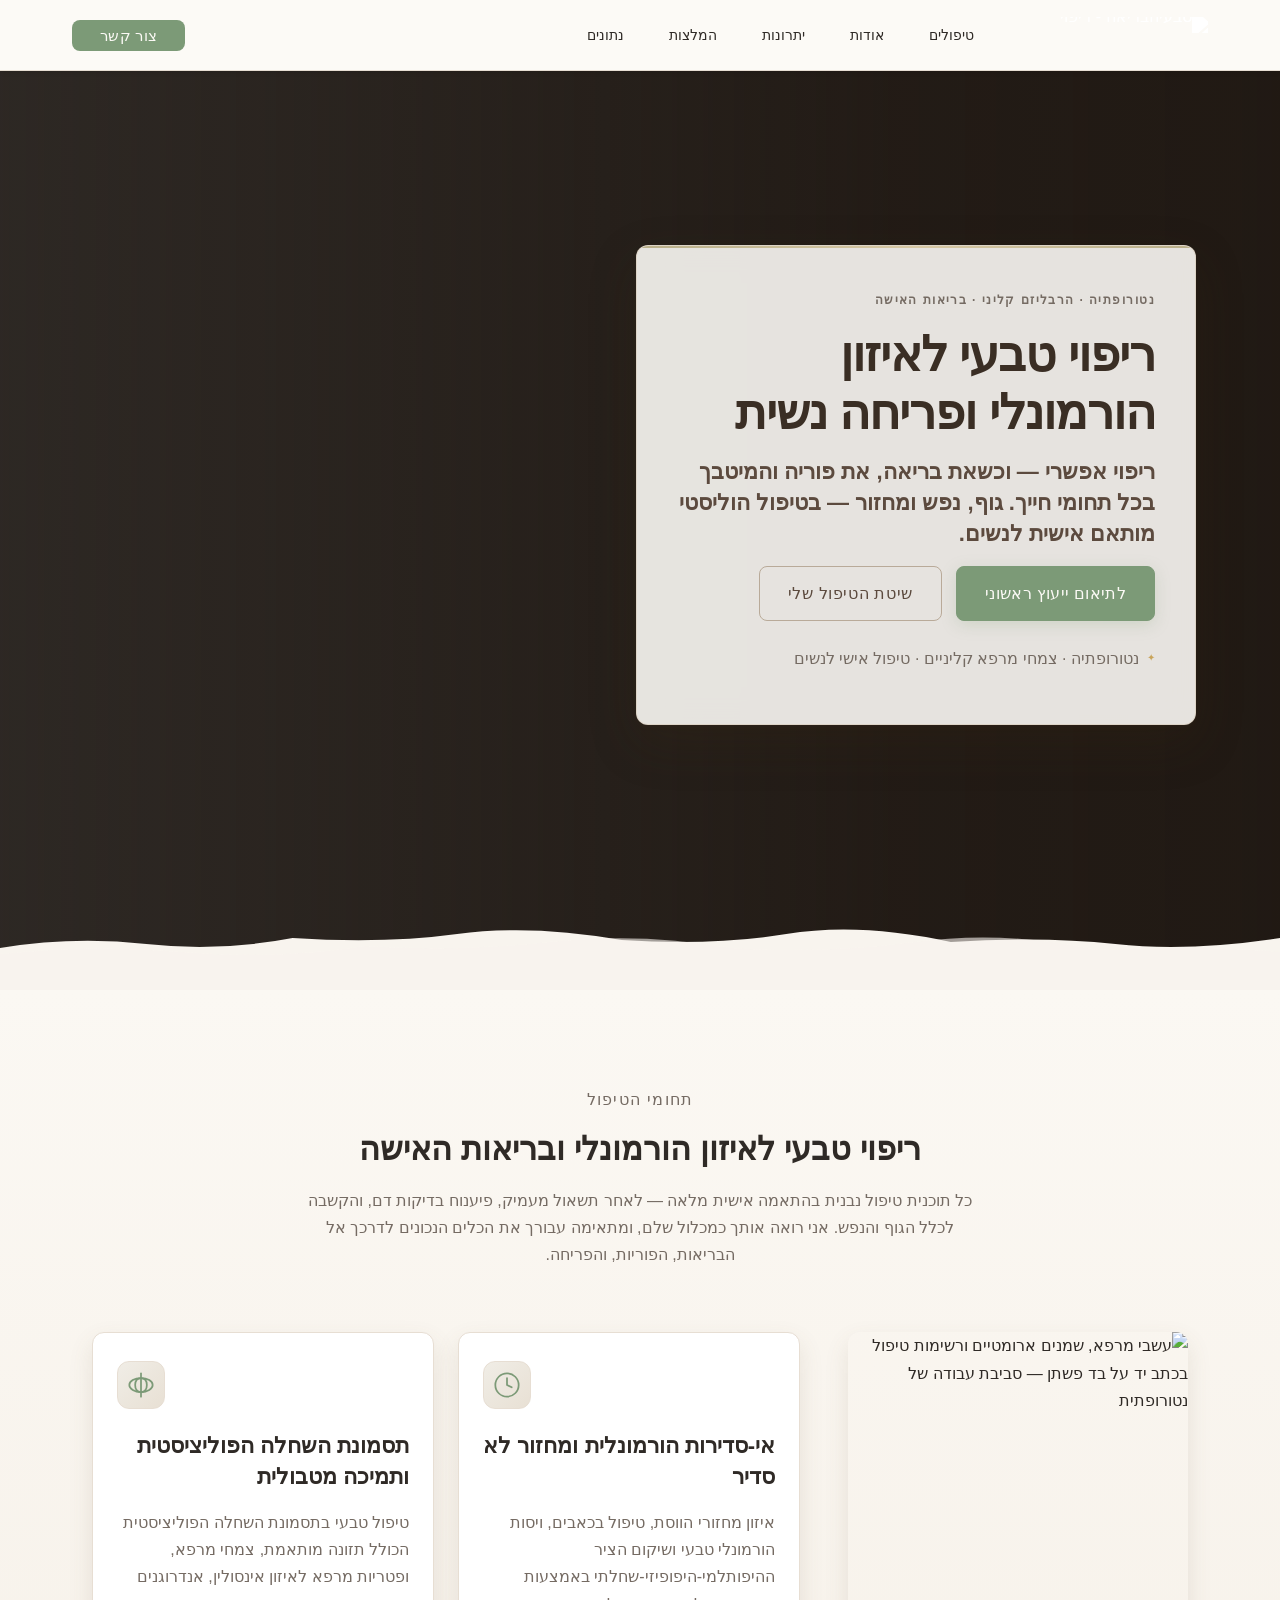
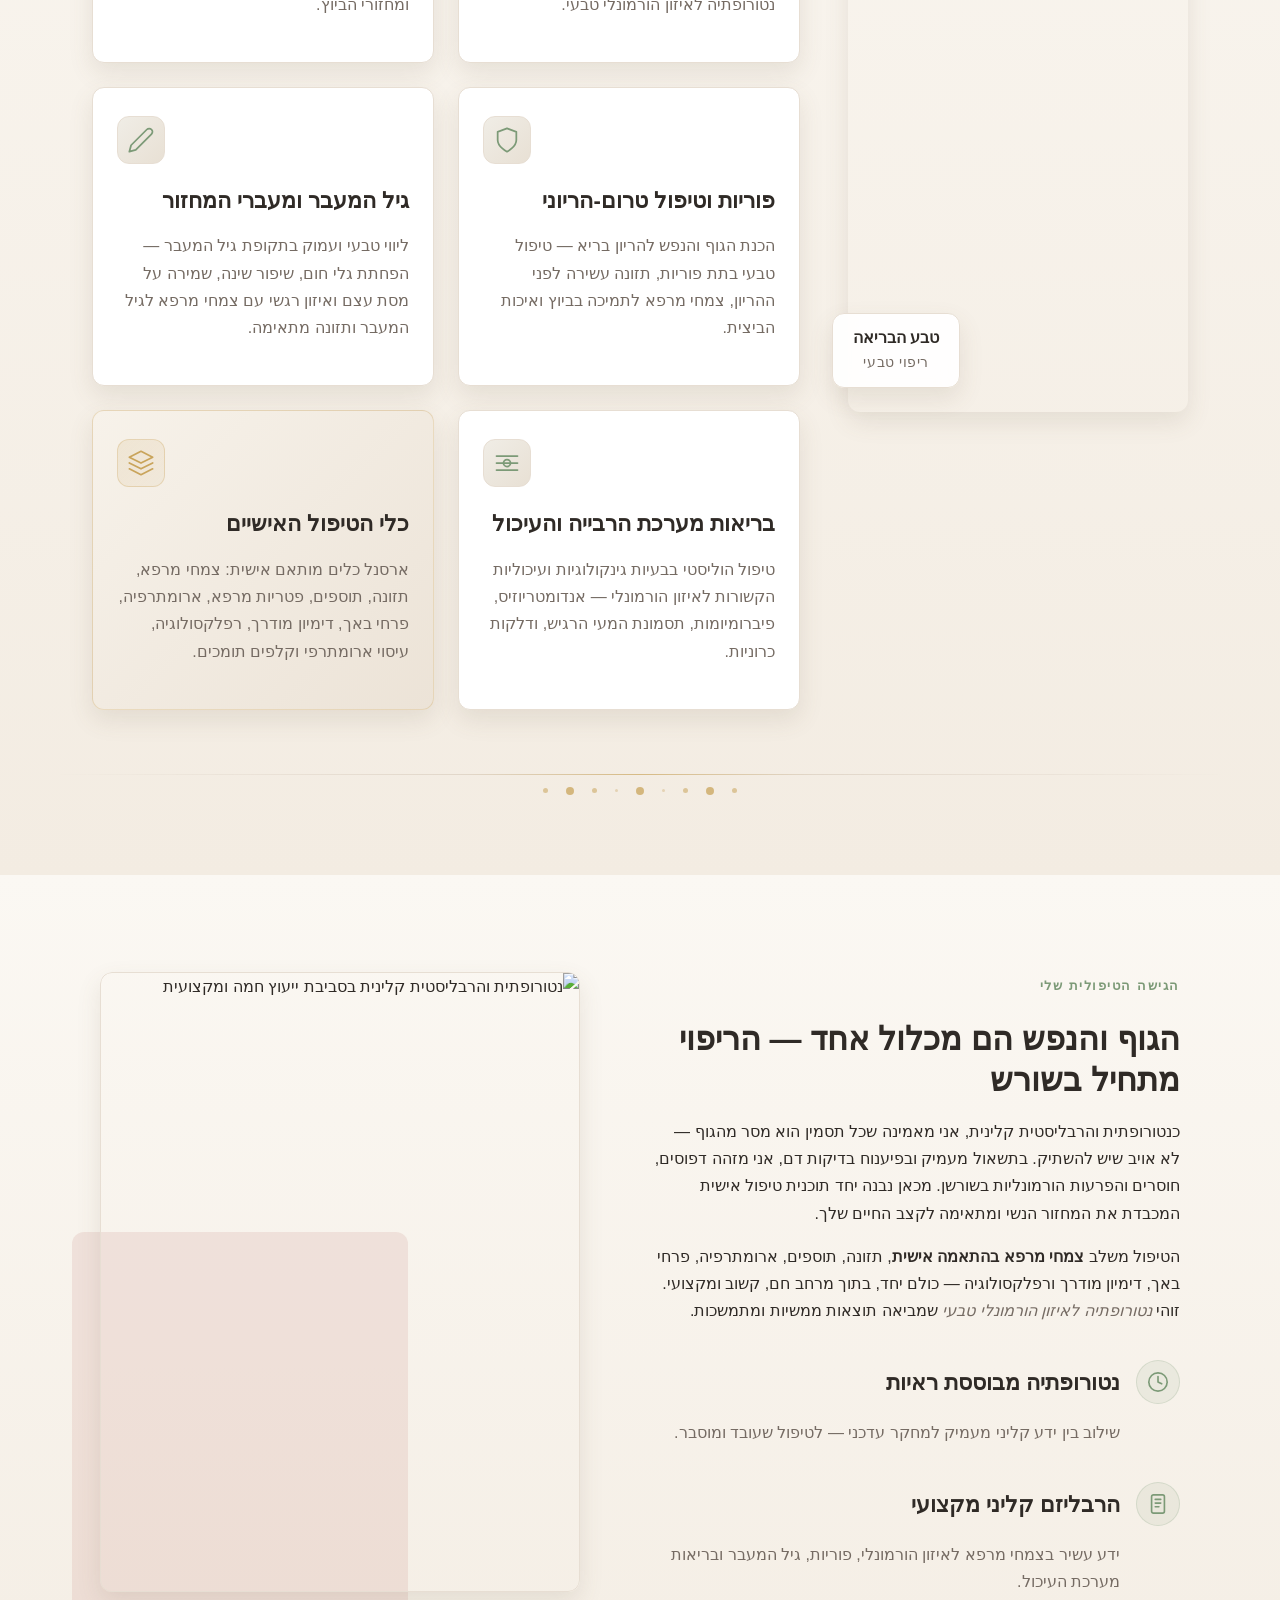
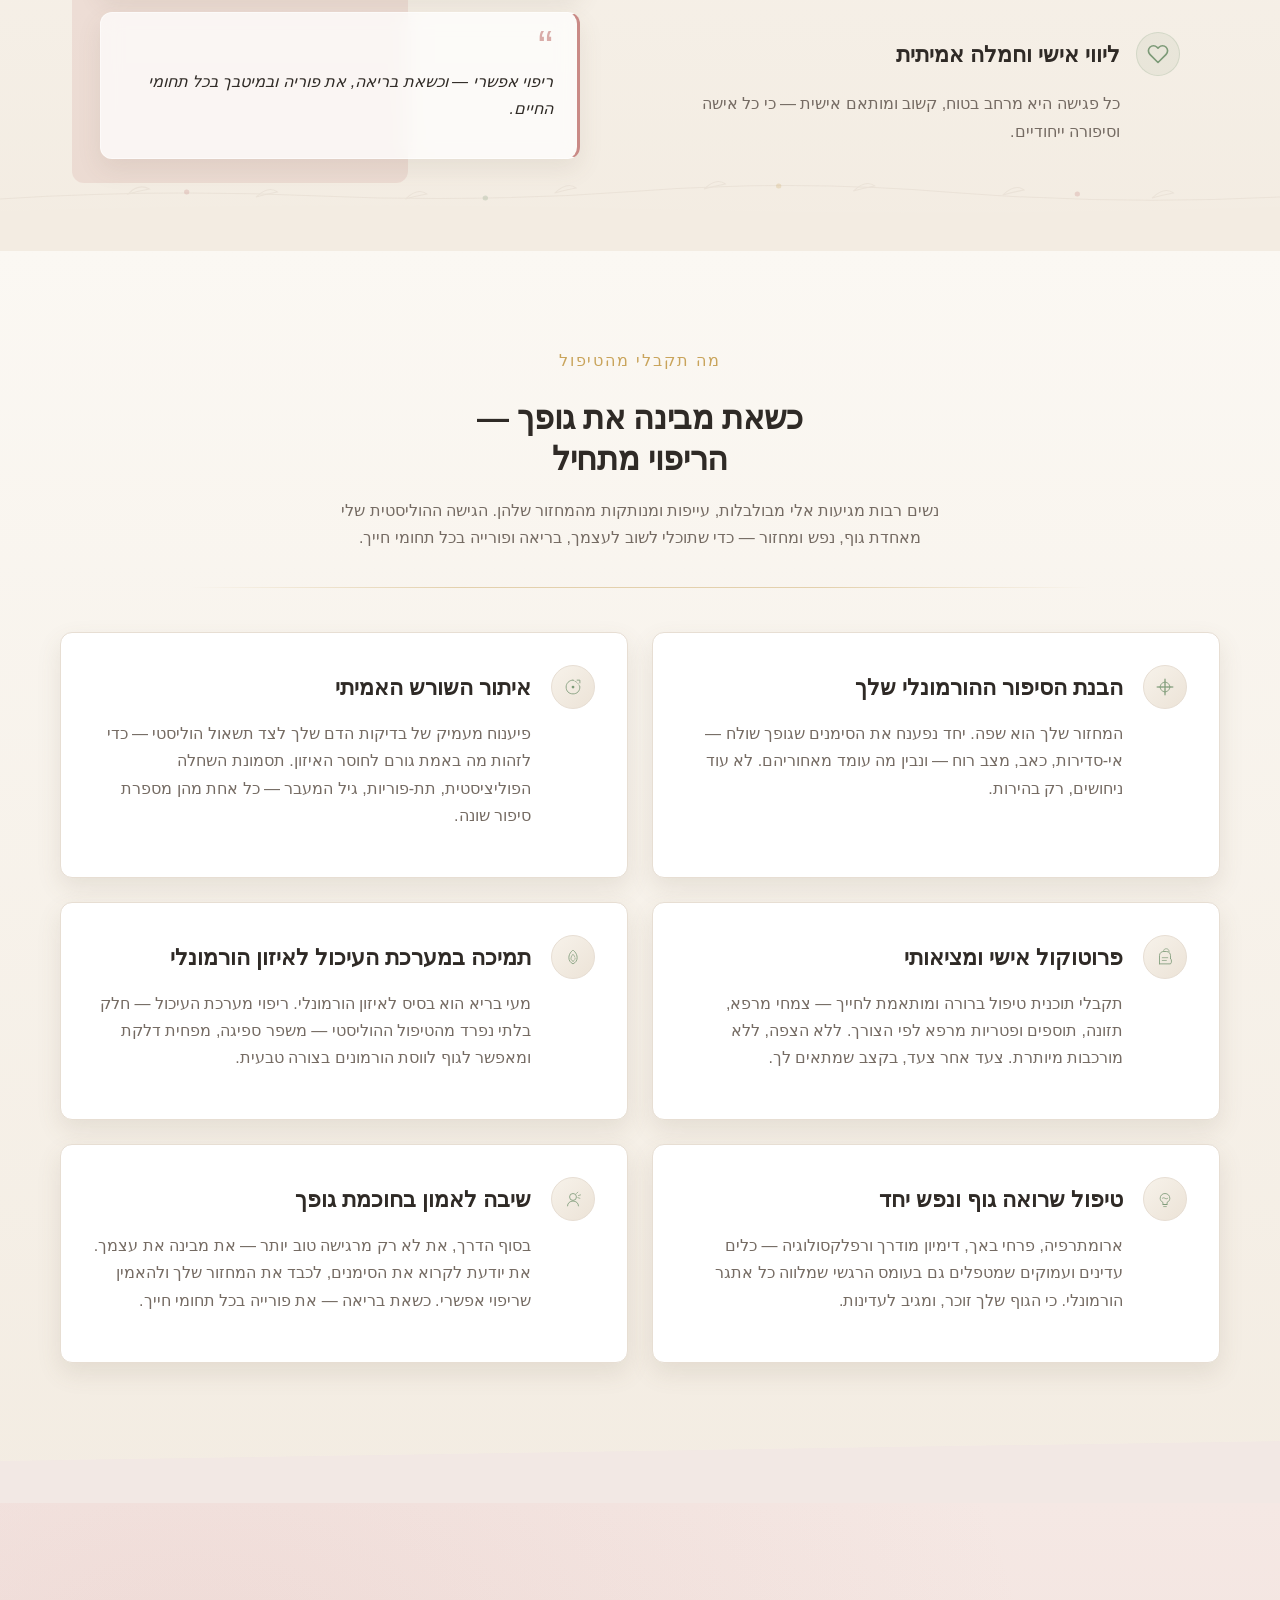
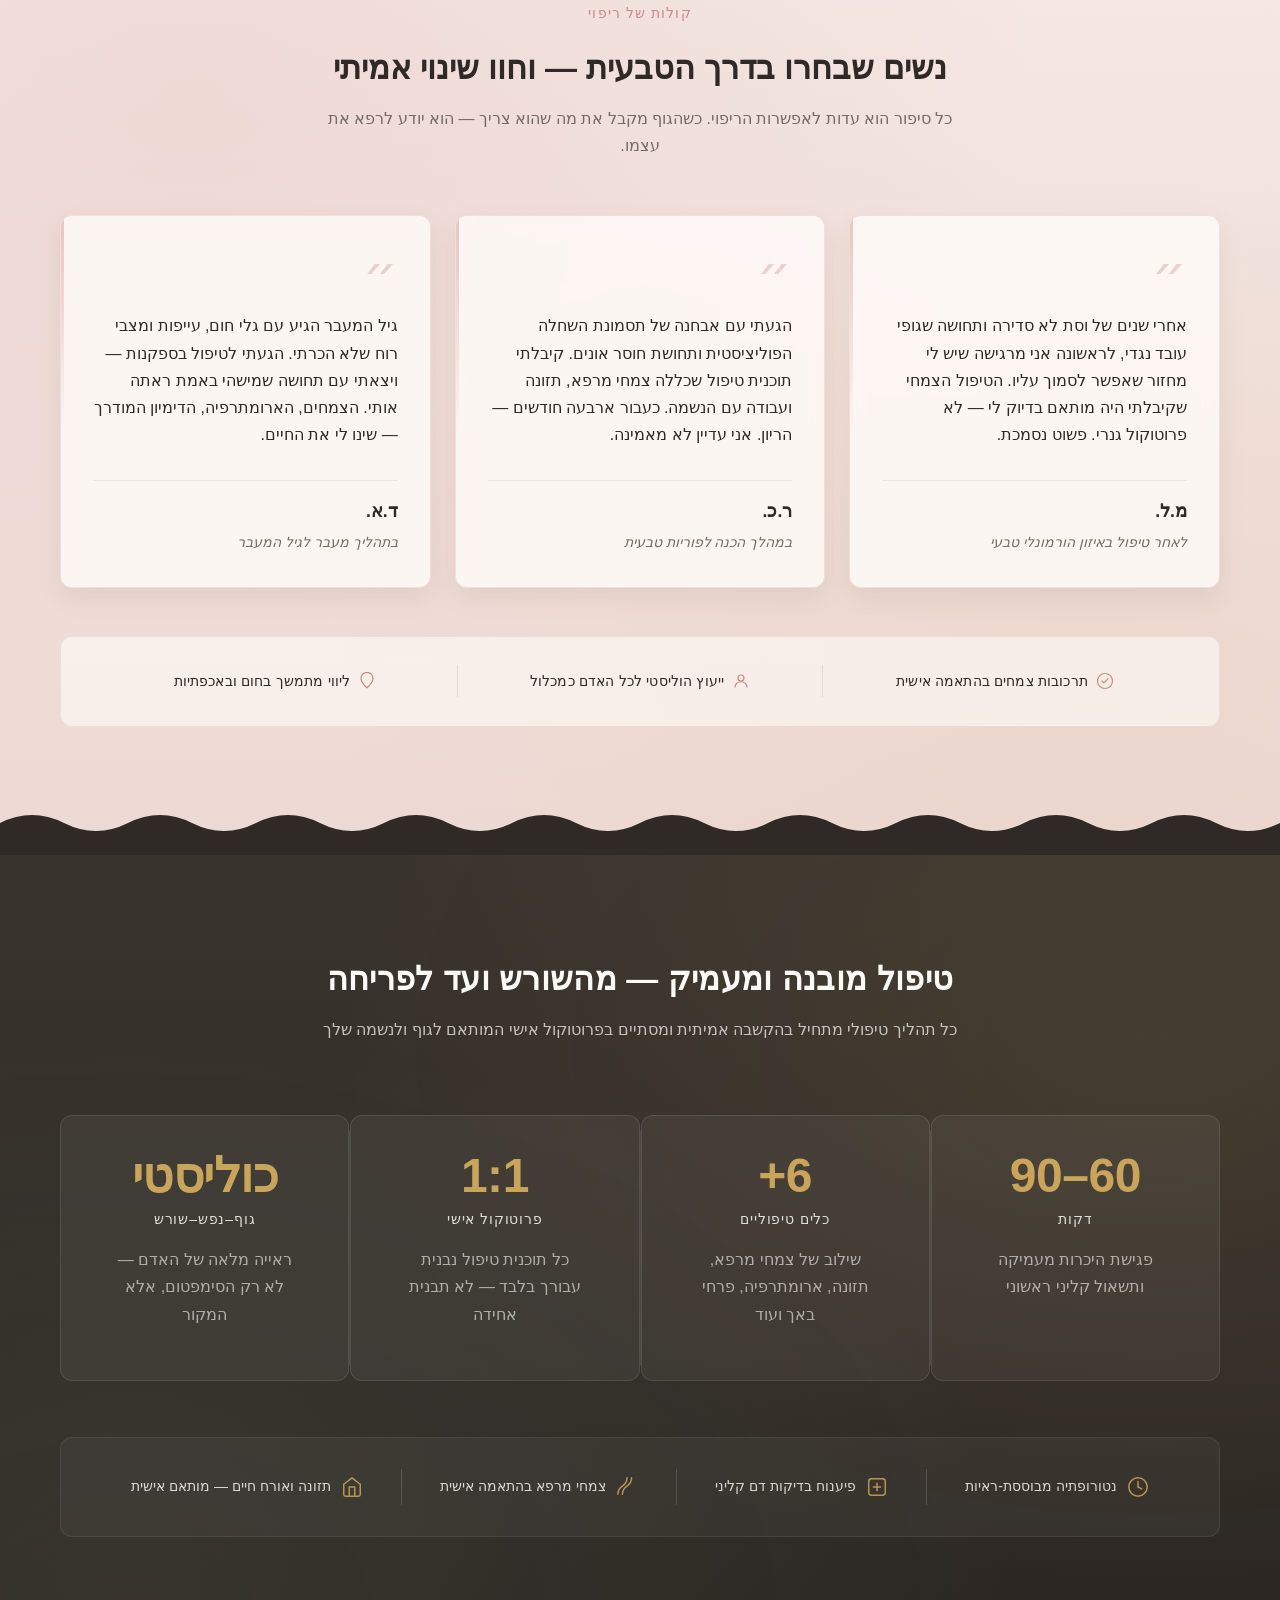
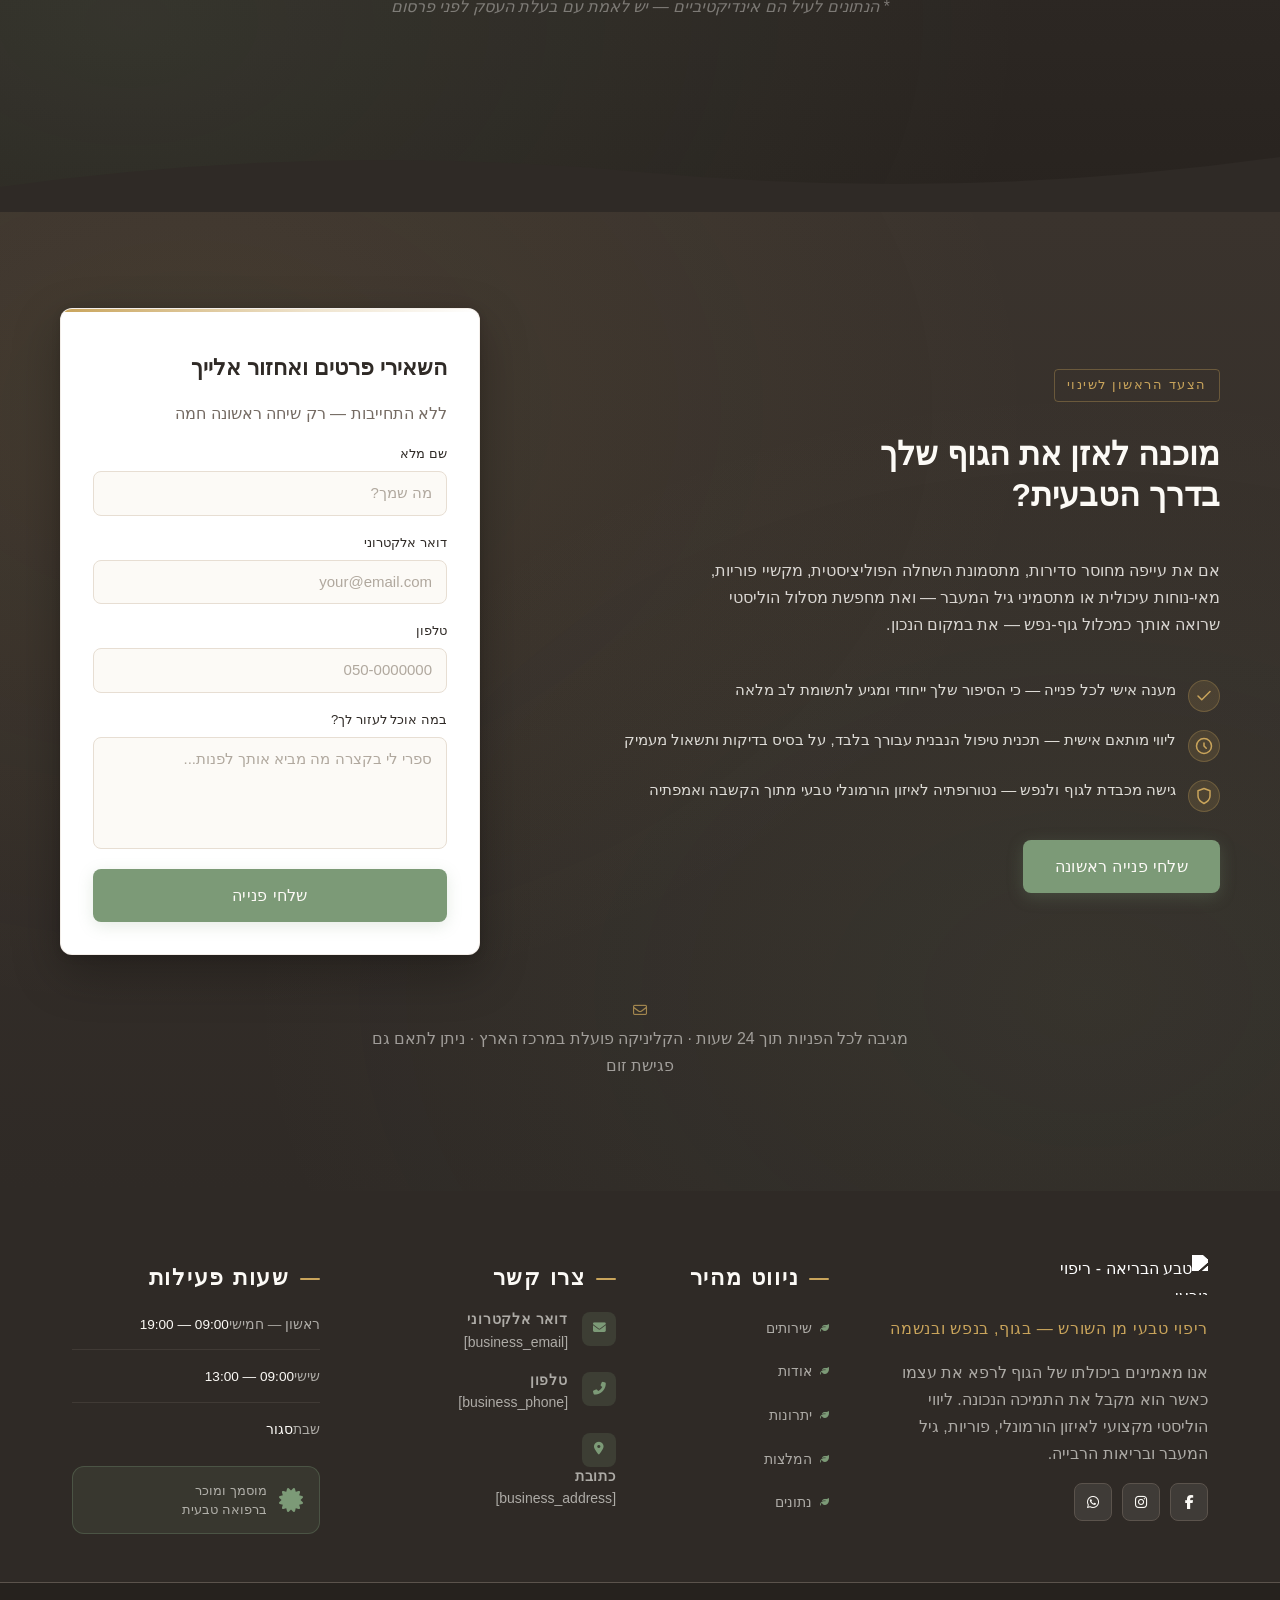
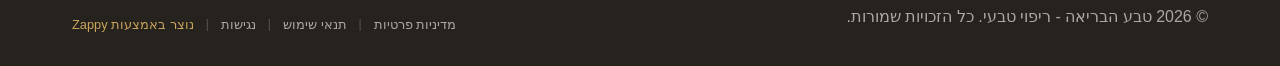
==== index.html @ 27cecdee "Background sync: Progressive GitHub Sync" ====
<!DOCTYPE html>
<html lang="he" dir="rtl">
<head>
    <meta charset="UTF-8">
    <meta name="viewport" content="width=device-width, initial-scale=1.0">
    <meta name="robots" content="index, follow">
    <title>נטורופתיה לאיזון הורמונלי טבעי — טבע הבריאה - ריפוי טבעי</title>
    <meta name="description" content="A holistic naturopathic and clinical herbalist practice called &#39;Teva HaBri&#39;ah – Natural Healing&#39;, specializing in women&#39;s hormonal health and reproductive welln">
    <meta name="keywords" content="נטורופתיה לאיזון הורמונלי טבעי, טיפול טבעי בתסמונת השחלה הפוליציסטית, צמחי מרפא לגיל המעבר, טיפול טבעי בתת פוריות">
    
    <!-- Favicons -->
    <link rel="icon" type="image/x-icon" href="/assets/favicon.ico">
    <link rel="icon" type="image/png" sizes="16x16" href="/assets/favicon-16x16.png">
    <link rel="icon" type="image/png" sizes="32x32" href="/assets/favicon-32x32.png">
    <link rel="icon" type="image/png" sizes="48x48" href="/assets/favicon-48x48.png">
    <link rel="icon" type="image/png" sizes="192x192" href="/assets/favicon-192x192.png">
    <link rel="icon" type="image/png" sizes="512x512" href="/assets/favicon-512x512.png">
    <link rel="apple-touch-icon" href="/assets/apple-touch-icon.png">
    <!-- Zappy Analytics -->
<script>
(function() {
  'use strict';
  
  // Configuration
  var config = {
    websiteId: 'e54730b1-094a-47e1-bee6-a25f59c415ce',
    apiUrl: 'https://api.zappy5.com/api/analytics/track',
    sessionDuration: 30 * 60 * 1000, // 30 minutes
    visitorDuration: 30 * 24 * 60 * 60 * 1000, // 30 days
    trackPageViews: true,
    trackClicks: true,
    trackFormSubmissions: true
  };
  
  // Generate or retrieve persistent visitor ID (30 days)
  function getVisitorId() {
    var visitorKey = 'zappy_visitor_' + config.websiteId;
    var visitor = null;
    
    try {
      visitor = localStorage.getItem(visitorKey);
      if (visitor) {
        var visitorData = JSON.parse(visitor);
        var now = Date.now();
        
        // Check if visitor ID is still valid (30 days)
        if (now - visitorData.created < config.visitorDuration) {
          // Update last seen timestamp
          visitorData.lastSeen = now;
          localStorage.setItem(visitorKey, JSON.stringify(visitorData));
          return visitorData.id;
        }
      }
    } catch (e) {
      console.warn('Zappy Analytics: LocalStorage not available');
    }
    
    // Generate new visitor ID
    var newVisitorId = 'zv_' + Date.now() + '_' + Math.random().toString(36).substr(2, 9);
    
    try {
      localStorage.setItem(visitorKey, JSON.stringify({
        id: newVisitorId,
        created: Date.now(),
        lastSeen: Date.now()
      }));
    } catch (e) {
      // Continue without local storage
    }
    
    return newVisitorId;
  }
  
  // Generate or retrieve session ID (30 minutes)
  function getSessionId() {
    var sessionKey = 'zappy_session_' + config.websiteId;
    var session = null;
    
    try {
      session = sessionStorage.getItem(sessionKey);
      if (session) {
        var sessionData = JSON.parse(session);
        var now = Date.now();
        
        // Check if session is still valid
        if (now - sessionData.timestamp < config.sessionDuration) {
          // Update timestamp
          sessionData.timestamp = now;
          sessionStorage.setItem(sessionKey, JSON.stringify(sessionData));
          return sessionData.id;
        }
      }
    } catch (e) {
      console.warn('Zappy Analytics: SessionStorage not available');
    }
    
    // Generate new session ID
    var newSessionId = 'zs_' + Date.now() + '_' + Math.random().toString(36).substr(2, 9);
    
    try {
      sessionStorage.setItem(sessionKey, JSON.stringify({
        id: newSessionId,
        timestamp: Date.now()
      }));
    } catch (e) {
      // Continue without session storage
    }
    
    return newSessionId;
  }
  
  var visitorId = getVisitorId();
  var sessionId = getSessionId();
  
  // Track an event
  function trackEvent(eventType, data) {
    data = data || {};
    
    var eventData = {
      website_id: config.websiteId,
      event_type: eventType,
      page_path: window.location.pathname,
      referrer: document.referrer || 'direct',
      visitor_id: visitorId,
      session_id: sessionId,
      metadata: data
    };
    
    // Use sendBeacon if available (better for page unload events)
    if (navigator.sendBeacon) {
      var blob = new Blob([JSON.stringify(eventData)], { type: 'application/json' });
      navigator.sendBeacon(config.apiUrl, blob);
    } else {
      // Fallback to fetch
      fetch(config.apiUrl, {
        method: 'POST',
        headers: {
          'Content-Type': 'application/json'
        },
        body: JSON.stringify(eventData),
        keepalive: true
      }).catch(function(error) {
        console.warn('Zappy Analytics: Failed to track event', error);
      });
    }
  }
  
  // Track page view
  if (config.trackPageViews) {
    trackEvent('pageview', {
      title: document.title,
      url: window.location.href
    });
  }
  
  // Track clicks on important elements
  if (config.trackClicks) {
    document.addEventListener('click', function(e) {
      var target = e.target;
      
      // Track button clicks (counted as actions)
      if (target.tagName === 'BUTTON' || target.closest('button')) {
        var button = target.tagName === 'BUTTON' ? target : target.closest('button');
        trackEvent('click', {
          element: 'button',
          text: button.textContent.trim().substring(0, 100),
          id: button.id || null,
          class: button.className || null
        });
      }
      
      // Track link clicks (navigation - not counted as actions)
      else if (target.tagName === 'A' || target.closest('a')) {
        var link = target.tagName === 'A' ? target : target.closest('a');
        trackEvent('navigation', {
          element: 'link',
          text: link.textContent.trim().substring(0, 100),
          href: link.href,
          external: link.hostname !== window.location.hostname
        });
      }
    }, true);
  }
  
  // Track form submissions
  if (config.trackFormSubmissions) {
    document.addEventListener('submit', function(e) {
      var form = e.target;
      
      trackEvent('form_submit', {
        form_id: form.id || null,
        form_name: form.name || null,
        form_action: form.action || null,
        form_method: form.method || 'GET'
      });
    }, true);
  }
  
  // Track time on page (send on page unload)
  var pageLoadTime = Date.now();
  
  window.addEventListener('beforeunload', function() {
    var timeOnPage = Math.floor((Date.now() - pageLoadTime) / 1000); // in seconds
    
    trackEvent('page_unload', {
      time_on_page: timeOnPage,
      page_path: window.location.pathname
    });
  });
  
  // Expose tracking function globally for custom events
  window.zappyAnalytics = {
    track: trackEvent,
    getVisitorId: function() { return visitorId; },
    getSessionId: function() { return sessionId; }
  };
  
})();
</script>
<!-- End Zappy Analytics -->
    <meta property="og:title" content="נטורופתיה לאיזון הורמונלי טבעי — טבע הבריאה - ריפוי טבעי">
  <meta property="og:description" content="A holistic naturopathic and clinical herbalist practice called 'Teva HaBri'ah – Natural Healing', specializing in women's hormonal health and reproductive welln">
  <meta property="og:type" content="website">
  <meta property="og:locale" content="he_IL">
  
  <meta name="twitter:card" content="summary_large_image">
  <meta name="twitter:title" content="נטורופתיה לאיזון הורמונלי טבעי — טבע הבריאה - ריפוי טבעי">
  <meta name="twitter:description" content="A holistic naturopathic and clinical herbalist practice called 'Teva HaBri'ah – Natural Healing', specializing in women's hormonal health and reproductive welln">
  
  <link rel="stylesheet" href="https://cdnjs.cloudflare.com/ajax/libs/font-awesome/6.4.0/css/all.min.css">

    <!-- Favicons -->
    <link rel="icon" type="image/x-icon" href="/assets/favicon.ico">
    <link rel="icon" type="image/png" sizes="16x16" href="/assets/favicon-16x16.png">
    <link rel="icon" type="image/png" sizes="32x32" href="/assets/favicon-32x32.png">
    <link rel="icon" type="image/png" sizes="48x48" href="/assets/favicon-48x48.png">
    <link rel="icon" type="image/png" sizes="192x192" href="/assets/favicon-192x192.png">
    <link rel="icon" type="image/png" sizes="512x512" href="/assets/favicon-512x512.png">
    <link rel="apple-touch-icon" href="/assets/apple-touch-icon.png">
    <!-- Cookie Consent -->
    <link rel="stylesheet" href="https://cdn.jsdelivr.net/npm/vanilla-cookieconsent@3/dist/cookieconsent.css">
    <script src="https://cdn.jsdelivr.net/npm/vanilla-cookieconsent@3/dist/cookieconsent.umd.js"></script>
    <!-- Mickidum Accessibility Toolbar -->
    <script src="https://cdn.jsdelivr.net/gh/mickidum/acc_toolbar/acctoolbar/acctoolbar.min.js"></script>
    <link rel="stylesheet" href="/styles.css">

    <style id="zappy-dropdown-submenu-styles">
      /* ========== DESKTOP DROPDOWN SUBMENU STYLES ========== */
      /* Base styles for dropdown submenus - parent must be positioned */
      .nav-menu li:has(.sub-menu), nav li:has(.sub-menu), .navbar li:has(.sub-menu), #navMenu li:has(.sub-menu) { position: relative; }
      /* Submenu base - hidden by default */
      .nav-menu .sub-menu, nav .sub-menu, .navbar .sub-menu, #navMenu .sub-menu { display: block !important; position: absolute !important; top: 100%; left: 0; min-width: 220px; background: white; border-radius: 8px; box-shadow: 0 8px 25px rgba(0,0,0,0.15); padding: 8px 0; opacity: 0; visibility: hidden; transform: translateY(10px); transition: all 0.3s ease; z-index: 1000; list-style: none; pointer-events: none; }
      /* CRITICAL: Desktop hover styles to show dropdown */
      .nav-menu li:hover > .sub-menu, nav li:hover > .sub-menu, .navbar li:hover > .sub-menu, #navMenu li:hover > .sub-menu { opacity: 1 !important; visibility: visible !important; transform: translateY(0) !important; pointer-events: auto !important; }
      /* Submenu item styling */
      .sub-menu li { list-style: none; margin: 0; padding: 0; }
      .sub-menu a { display: block !important; padding: 10px 16px !important; color: var(--text-dark, #333) !important; font-weight: 500; text-decoration: none; white-space: nowrap; transition: background-color 0.2s; }
      .sub-menu a:hover { background-color: #f5f5f5; }
      /* RTL (Hebrew/Arabic) dropdown positioning */
      [dir="rtl"] .nav-menu .sub-menu, [dir="rtl"] nav .sub-menu, [dir="rtl"] .navbar .sub-menu, html[lang="he"] .nav-menu .sub-menu, html[lang="he"] nav .sub-menu, html[lang="he"] .navbar .sub-menu, html[lang="ar"] .nav-menu .sub-menu, html[lang="ar"] nav .sub-menu, html[lang="ar"] .navbar .sub-menu { left: auto !important; right: 0 !important; }
      /* Hide empty dropdown menus */
      .sub-menu:empty, .sub-menu:not(:has(li:not(.zappy-hidden-menu-item))), .sub-menu:not(:has(li)) { display: none !important; opacity: 0 !important; visibility: hidden !important; pointer-events: none !important; }
      /* Desktop: show submenu on Menu Group hover */
      li:has(.menu-group-title):hover > .sub-menu { opacity: 1 !important; visibility: visible !important; transform: translateY(0) !important; pointer-events: auto !important; }
      /* Menu Group title styling */
      .nav-menu > li > .menu-group-title, #navMenu > li > .menu-group-title { display: inline-block; padding: 0.5rem 1rem; cursor: default; user-select: none; }
      
      /* ========== MOBILE SUBMENU STYLES ========== */
      @media (max-width: 768px) {
        .nav-menu .sub-menu, nav .sub-menu, .navbar .sub-menu, #navMenu .sub-menu { position: static !important; transform: none !important; box-shadow: none !important; background: transparent !important; max-height: 0; overflow: hidden; opacity: 0; visibility: hidden; transition: max-height 0.3s ease, opacity 0.3s ease; padding: 0 !important; border-radius: 0 !important; }
        .sub-menu.mobile-expanded { max-height: 500px !important; opacity: 1 !important; visibility: visible !important; padding: 8px 0 8px 16px !important; }
        [dir="rtl"] .sub-menu.mobile-expanded, html[lang="he"] .sub-menu.mobile-expanded { padding: 8px 16px 8px 0 !important; }
        /* Disable hover behavior on mobile */
        .nav-menu li:hover > .sub-menu, nav li:hover > .sub-menu, .navbar li:hover > .sub-menu, #navMenu li:hover > .sub-menu { opacity: 0; visibility: hidden; pointer-events: none; }
        .nav-menu li > .sub-menu.mobile-expanded, nav li > .sub-menu.mobile-expanded, .navbar li > .sub-menu.mobile-expanded, #navMenu li > .sub-menu.mobile-expanded { opacity: 1 !important; visibility: visible !important; pointer-events: auto !important; }
        .nav-menu li:has(.sub-menu), nav li:has(.sub-menu), .navbar li:has(.sub-menu), #navMenu li:has(.sub-menu) { display: flex !important; flex-wrap: wrap !important; align-items: center !important; position: relative !important; min-height: 44px !important; }
        .nav-menu li:has(.sub-menu) > a, nav li:has(.sub-menu) > a, .navbar li:has(.sub-menu) > a, #navMenu li:has(.sub-menu) > a { flex: 1 !important; min-width: 0 !important; }
        .nav-menu li:has(.sub-menu) > .menu-group-title, nav li:has(.sub-menu) > .menu-group-title, .navbar li:has(.sub-menu) > .menu-group-title, #navMenu li:has(.sub-menu) > .menu-group-title { flex: 1 !important; min-width: 0 !important; padding: 0 !important; line-height: inherit !important; }
        .nav-menu li:has(.sub-menu) > .sub-menu, nav li:has(.sub-menu) > .sub-menu, .navbar li:has(.sub-menu) > .sub-menu, #navMenu li:has(.sub-menu) > .sub-menu { flex-basis: 100% !important; width: 100% !important; }
        .nav-menu li:has(.sub-menu) > a [class*="chevron"], .nav-menu li:has(.sub-menu) > a [class*="arrow"], .nav-menu li:has(.sub-menu) > a .fa-chevron-down, .nav-menu li:has(.sub-menu) > a .fa-angle-down, nav li:has(.sub-menu) > a [class*="chevron"], nav li:has(.sub-menu) > a [class*="arrow"], #navMenu li:has(.sub-menu) > a [class*="chevron"], #navMenu li:has(.sub-menu) > a [class*="arrow"] { display: none !important; visibility: hidden !important; }
        .mobile-submenu-toggle { display: flex !important; align-items: center !important; justify-content: center !important; width: 44px !important; height: auto !important; background: transparent !important; border: none !important; cursor: pointer !important; color: var(--text-dark) !important; position: static !important; flex-shrink: 0 !important; align-self: stretch !important; z-index: 2 !important; padding: 0 !important; margin: 0 !important; }
        .mobile-submenu-toggle::after { content: '' !important; width: 0 !important; height: 0 !important; border-left: 6px solid transparent !important; border-right: 6px solid transparent !important; border-top: 7px solid currentColor !important; transition: transform 0.3s ease !important; }
        .mobile-submenu-toggle.expanded::after { transform: rotate(180deg) !important; }
        .sub-menu a { padding: 10px 0 !important; display: block !important; color: var(--text-dark) !important; }
        .navbar .sub-menu li a, nav.navbar .sub-menu li a, .zappy-products-dropdown .sub-menu a { color: var(--text-dark) !important; }
      }
      @media (min-width: 769px) { .mobile-submenu-toggle { display: none !important; } }
    </style>

    <style id="mobile-lang-menu-deployed-css">
    @media (max-width: 768px) {
      .lang-switcher,
      .nav-cta-container .lang-switcher,
      .nav-container .lang-switcher,
      .navbar .lang-switcher,
      .navbar .nav-cta-container .lang-switcher,
      .nav-icons-left .lang-switcher,
      .nav-ecommerce-icons .lang-switcher { display: none !important; }
      .mobile-lang-menu { width: 100%; border-top: 1px solid rgba(128,128,128,0.2); padding: 8px 0 0 0; margin-top: 8px; }
      .mobile-lang-toggle { display: flex !important; align-items: center; justify-content: space-between; width: 100%; padding: 12px 16px; background: none; border: none; cursor: pointer; font-size: 15px; color: inherit; font-family: inherit; }
      .mobile-lang-toggle::after { content: ''; display: inline-block; width: 8px; height: 8px; border-right: 2px solid currentColor; border-bottom: 2px solid currentColor; transform: rotate(45deg); transition: transform 0.3s ease; margin-left: 8px; }
      .mobile-lang-toggle.expanded::after { transform: rotate(-135deg); }
      .mobile-lang-options { max-height: 0; overflow: hidden; transition: max-height 0.3s ease; }
      .mobile-lang-options.expanded { max-height: 300px; }
      .mobile-lang-option { display: flex !important; align-items: center; gap: 10px; padding: 10px 24px; text-decoration: none; color: inherit; font-size: 14px; font-family: inherit; }
      .mobile-lang-option:hover { background: rgba(128,128,128,0.1); }
      .mobile-lang-option.active { font-weight: 600; opacity: 0.7; pointer-events: none; }
      .mobile-lang-option img { width: 20px; height: 20px; border-radius: 50%; }
    }
    @media (min-width: 769px) {
      .mobile-lang-menu { display: none !important; }
    }
    </style>

    <style id="zappy-widget-visibility">
      #mic-access-tool-general-button, .mic-access-tool-general-button,
      #mic-init-access-tool .mic-access-tool-general-button, #mic-init-access-tool #mic-access-tool-general-button,
      ._access-icon, #mic-access-tool-box, .mic-access-tool-box,
      #mic-init-access-tool #mic-access-tool-box, div[id*="mic-access-tool-box"], ._access-menu {
        display: none !important; visibility: hidden !important; opacity: 0 !important; pointer-events: none !important;
      }
    </style>
</head>
<body>

  <nav class="navbar" dir="rtl">
  <button class="mobile-toggle" id="mobileToggle" aria-label="Menu">
    <svg class="hamburger-icon" width="24" height="24" viewbox="0 0 24 24" fill="none">
      <path d="M3 12h18M3 6h18M3 18h18" stroke="currentColor" stroke-width="2" stroke-linecap="round"></path>
    </svg>
    <svg class="close-icon" width="24" height="24" viewbox="0 0 24 24" fill="none" style="display: none;">
      <path d="M18 6L6 18M6 6l12 12" stroke="currentColor" stroke-width="2" stroke-linecap="round"></path>
    </svg>
  </button>

  <button class="phone-header-btn" data-phone="+972-00-000-0000" aria-label="Call">
    <svg width="20" height="20" viewbox="0 0 24 24" fill="currentColor">
      <path d="M22 16.92v3a2 2 0 0 1-2.18 2 19.79 19.79 0 0 1-8.63-3.07 19.5 19.5 0 0 1-6-6 19.79 19.79 0 0 1-3.07-8.67A2 2 0 0 1 4.11 2h3a2 2 0 0 1 2 1.72 12.84 12.84 0 0 0 .7 2.81 2 2 0 0 1-.45 2.11L8.09 9.91a16 16 0 0 0 6 6l1.27-1.27a2 2 0 0 1 2.11-.45 12.84 12.84 0 0 0 2.81.7A2 2 0 0 1 22 16.92z"></path>
    </svg>
  </button>

  <div class="nav-container">
    <div class="nav-right-group"><div class="nav-brand">
      <a href="/" class="logo-link">
        <img src="/assets/logo.webp" alt="טבע הבריאה - ריפוי טבעי" class="logo">
      </a>
    </div><ul class="nav-menu" id="navMenu"><li><a href="#services">טיפולים</a></li><li><a href="#about">אודות</a></li><li><a href="#benefits">יתרונות</a></li><li><a href="#testimonials">המלצות</a></li><li><a href="#stats">נתונים</a></li></ul></div>

    

    <div class="nav-cta-container">
      <a href="#cta" class="nav-cta-btn">צור קשר</a>
    </div>
  </div>
</nav>
<script>

// Navbar Mobile Menu Toggle and Contrast Fix
(function() {
  // Use 'load' event instead of 'DOMContentLoaded' to ensure we run AFTER all other scripts
  window.addEventListener('load', function() {
    
    // FIX MOBILE BUTTON CONTRAST
    // Detect navbar background color and apply contrasting color to mobile buttons
    const navbar = document.querySelector('.navbar, nav, header');
    if (!navbar) {
      console.log('[Navbar] Navbar element not found');
      return;
    }
    
    // DECLARE VARIABLES EARLY to avoid Temporal Dead Zone errors
    // These are used in multiple places below
    let mobileToggle = document.getElementById('mobileToggle') ||
                       document.querySelector('.mobile-toggle') ||
                       document.querySelector('.hamburger') ||
                       document.querySelector('.hamburger-menu') ||
                       document.querySelector('.menu-toggle') ||
                       document.querySelector('.burger-menu') ||
                       document.querySelector('[aria-label="Menu"]') ||
                       document.querySelector('[aria-label="תפריט"]');
    
    const phoneBtn = document.querySelector('.phone-header-btn');
    
    const computedStyle = window.getComputedStyle(navbar);
    let bgColor = computedStyle.backgroundColor;
    
    console.log('[Navbar] Initial navbar background:', bgColor);
    
    // Check if background is transparent or rgba with 0 alpha
    const isTransparent = bgColor === 'transparent' || 
                         bgColor === 'rgba(0, 0, 0, 0)' ||
                         (bgColor.startsWith('rgba') && bgColor.includes(', 0)'));
    
    if (isTransparent) {
      // Check for background-image or gradient
      const bgImage = computedStyle.backgroundImage;
      if (bgImage && bgImage !== 'none') {
        console.log('[Navbar] Navbar has background image/gradient, using dark text');
        bgColor = 'rgb(240, 240, 240)'; // Assume light background
      } else {
        // Transparent navbar - check body background
        const bodyBg = window.getComputedStyle(document.body).backgroundColor;
        console.log('[Navbar] Navbar transparent, using body background:', bodyBg);
        bgColor = bodyBg;
      }
    }
    
    // Calculate luminance to determine if background is light or dark
    const rgb = bgColor.match(/\d+/g);
    if (rgb && rgb.length >= 3) {
      const r = parseInt(rgb[0]);
      const g = parseInt(rgb[1]);
      const b = parseInt(rgb[2]);
      const luminance = (0.299 * r + 0.587 * g + 0.114 * b) / 255;
      
      // Mobile button colors are set by Claude's AI-generated CSS (same as .nav-menu a)
      // No dynamic color overrides needed - colors come from the generated navbar CSS
      console.log('[Navbar] Mobile button colors preserved from Claude CSS (luminance:', luminance.toFixed(2) + ')');
      
      // FIX ICON SIZES - Ensure SVGs are properly sized and visible
      // INJECT CRITICAL CSS TO OVERRIDE ANY CONFLICTING RULES
      const criticalCSS = document.createElement('style');
      criticalCSS.id = 'zappy-mobile-nav-fix';
      const htmlLang = document.documentElement.lang || 'en';
      const htmlDir = document.documentElement.dir || 'ltr';
      // Check both dir attribute AND lang for RTL detection
      // dir="rtl" is the most reliable indicator
      const isRTL = htmlDir === 'rtl' || htmlLang === 'he' || htmlLang === 'ar';
      
      criticalCSS.textContent = `
        /* Hide mobile buttons on desktop, show only on mobile */
        @media (min-width: 769px) {
          .mobile-toggle,
          .phone-header-btn {
            display: none !important;
          }
        }
        
        /* Show and position mobile buttons correctly on mobile */
        @media (max-width: 768px) {
          .mobile-toggle,
          .phone-header-btn {
            position: absolute !important;
            top: 50% !important;
            transform: translateY(-50%) !important;
            z-index: 1001 !important;
            display: flex !important;
            align-items: center !important;
            justify-content: center !important;
            width: 36px !important;
            height: 36px !important;
            border-radius: 50% !important;
            border: none !important;
            cursor: pointer !important;
            padding: 6px !important;
            background: none !important;
            color: var(--nav-text, var(--text-dark)) !important;
          }
          
          /* LTR positioning (default): hamburger LEFT, phone RIGHT */
          html:not([dir="rtl"]):not([lang="he"]):not([lang="ar"]) .mobile-toggle,
          html[dir="ltr"] .mobile-toggle {
            left: 12px !important;
            right: auto !important;
          }
          html:not([dir="rtl"]):not([lang="he"]):not([lang="ar"]) .phone-header-btn,
          html[dir="ltr"] .phone-header-btn {
            right: 12px !important;
            left: auto !important;
          }
          
          /* RTL positioning: hamburger RIGHT, phone LEFT */
          html[dir="rtl"] .mobile-toggle,
          html[lang="he"] .mobile-toggle,
          html[lang="ar"] .mobile-toggle {
            right: 12px !important;
            left: auto !important;
          }
          html[dir="rtl"] .phone-header-btn,
          html[lang="he"] .phone-header-btn,
          html[lang="ar"] .phone-header-btn {
            left: 12px !important;
            right: auto !important;
          }
          
          /* CRITICAL: Ensure nav-container has min-height on mobile */
          /* All children are positioned absolutely/fixed on mobile, so height:auto collapses to 0 */
          .nav-container {
            min-height: 70px !important;
            position: relative !important;
          }
          
          /* Ensure SVG icons are properly sized and inherit color */
          .mobile-toggle svg,
          .phone-header-btn svg {
            width: 24px !important;
            height: 24px !important;
            /* Don't force display - let JavaScript control hamburger/close toggle */
          }
          
          /* Reset nav-cta-container on mobile - remove desktop box-shadow/padding */
          /* that creates a visible ghost box when CTA button is hidden */
          .nav-cta-container {
            box-shadow: none !important;
            padding: 0 !important;
          }
          
          /* Hide nav-cta-container entirely on mobile when there's no lang-switcher */
          /* (only the CTA button is inside, and it's hidden on mobile) */
          .nav-cta-container:not(:has(.lang-switcher)) {
            display: none !important;
          }
          
          /* CRITICAL: Prevent hero image fade gradient from bleeding over headline text */
          /* The .image-fade-gradient has bottom: -30px (extends below parent) */
          /* On mobile stacked layout, this overlaps the h1 text below the image */
          .hero-image-column {
            overflow: hidden !important;
          }
          .image-fade-gradient {
            bottom: 0 !important;
          }
          
          /* Hide desktop language switcher on mobile - hamburger menu handles it */
          /* High specificity to override stored CSS */
          .lang-switcher,
          .nav-cta-container .lang-switcher,
          .nav-container .lang-switcher,
          .navbar .lang-switcher,
          .navbar .nav-cta-container .lang-switcher {
            display: none !important;
          }
        }
      `;
      
      // Remove existing fix if present and inject new one
      const existing = document.getElementById('zappy-mobile-nav-fix');
      if (existing) existing.remove();
      document.head.appendChild(criticalCSS);
      
      console.log('[Navbar] Critical CSS injected for mobile nav positioning');
      
      // ONLY apply inline positioning styles on mobile viewport
      // On desktop, the CSS handles hiding these buttons with display: none
      // Inline styles were breaking desktop layout by overriding CSS
      const isMobileViewport = window.innerWidth <= 768;
      
      if (mobileToggle) {
        // Icon sizing applies to all viewports for consistency
        const hamburgerIcon = mobileToggle.querySelector('.hamburger-icon');
        const closeIcon = mobileToggle.querySelector('.close-icon');
        
        if (hamburgerIcon) {
          hamburgerIcon.style.setProperty('width', '24px', 'important');
          hamburgerIcon.style.setProperty('height', '24px', 'important');
          hamburgerIcon.style.setProperty('display', 'block', 'important'); // Show hamburger by default
        }
        if (closeIcon) {
          closeIcon.style.setProperty('width', '24px', 'important');
          closeIcon.style.setProperty('height', '24px', 'important');
          closeIcon.style.setProperty('display', 'none', 'important'); // Hide close icon by default
        }
        
        // ONLY set positioning inline styles on mobile
        if (isMobileViewport) {
          mobileToggle.style.setProperty('position', 'absolute', 'important');
          mobileToggle.style.setProperty('top', '50%', 'important');
          mobileToggle.style.setProperty('transform', 'translateY(-50%)', 'important');
          mobileToggle.style.setProperty('z-index', '1001', 'important');
          
          // Clear any inline left/right so CSS can take over based on html[dir]
          mobileToggle.style.removeProperty('left');
          mobileToggle.style.removeProperty('right');
          
          console.log('[Navbar] Mobile toggle positioning applied (mobile viewport)');
        } else {
          // On desktop, clear any positioning styles to let CSS handle it
          mobileToggle.style.removeProperty('position');
          mobileToggle.style.removeProperty('top');
          mobileToggle.style.removeProperty('transform');
          mobileToggle.style.removeProperty('z-index');
          mobileToggle.style.removeProperty('left');
          mobileToggle.style.removeProperty('right');
          console.log('[Navbar] Desktop viewport - cleared mobile toggle inline positioning');
        }
      }
      
      if (phoneBtn) {
        // Icon sizing applies to all viewports
        const phoneIcon = phoneBtn.querySelector('svg');
        if (phoneIcon) {
          phoneIcon.style.width = '24px';
          phoneIcon.style.height = '24px';
          phoneIcon.setAttribute('width', '24');
          phoneIcon.setAttribute('height', '24');
        }
        
        // ONLY set positioning inline styles on mobile
        if (isMobileViewport) {
          phoneBtn.style.setProperty('position', 'absolute', 'important');
          phoneBtn.style.setProperty('top', '50%', 'important');
          phoneBtn.style.setProperty('transform', 'translateY(-50%)', 'important');
          phoneBtn.style.setProperty('z-index', '1001', 'important');
          
          // Clear any inline left/right so CSS can take over based on html[dir]
          phoneBtn.style.removeProperty('left');
          phoneBtn.style.removeProperty('right');
          
          console.log('[Navbar] Phone button positioning applied (mobile viewport)');
        } else {
          // On desktop, clear any positioning styles to let CSS handle it
          phoneBtn.style.removeProperty('position');
          phoneBtn.style.removeProperty('top');
          phoneBtn.style.removeProperty('transform');
          phoneBtn.style.removeProperty('z-index');
          phoneBtn.style.removeProperty('left');
          phoneBtn.style.removeProperty('right');
          console.log('[Navbar] Desktop viewport - cleared phone button inline positioning');
        }
      }
    } else {
      console.log('[Navbar] Could not parse background color:', bgColor);
    }
    
    // MOBILE MENU TOGGLE
    // Re-query in case DOM changed (mobileToggle already declared at top of function)
    mobileToggle = document.getElementById('mobileToggle') ||
                   document.querySelector('.mobile-toggle') ||
                   document.querySelector('.hamburger') ||
                   document.querySelector('.hamburger-menu') ||
                   document.querySelector('.menu-toggle') ||
                   document.querySelector('.burger-menu') ||
                   document.querySelector('[aria-label="Menu"]') ||
                   document.querySelector('[aria-label="תפריט"]');
    
    // EXPANDED SEARCH: Find nav menu by ID or class
    const navMenu = document.getElementById('navMenu') ||
                  document.querySelector('.nav-menu') ||
                  document.querySelector('.nav-links') ||
                  document.querySelector('nav ul:not(.submenu)');
    
    if (!mobileToggle || !navMenu) {
      console.log('[Navbar] Mobile toggle or menu not found:', { toggle: !!mobileToggle, menu: !!navMenu });
      return;
    }
    
    // Ensure navMenu has ID for CSS targeting
    if (!navMenu.id) {
      navMenu.id = 'navMenu';
    }
    
    console.log('[Navbar] Initializing mobile menu...');
    
    // Remove any existing event listeners by cloning the button
    const newToggle = mobileToggle.cloneNode(true);
    mobileToggle.parentNode.replaceChild(newToggle, mobileToggle);
    
    // Toggle menu on button click - use newToggle now
    newToggle.addEventListener('click', function(e) {
      e.preventDefault();
      e.stopPropagation();
      
      const hamburgerIcon = this.querySelector('.hamburger-icon');
      const closeIcon = this.querySelector('.close-icon');
      const isActive = navMenu.classList.contains('active');
      
      if (isActive) {
        // Close menu
        navMenu.classList.remove('active');
        if (hamburgerIcon) hamburgerIcon.style.setProperty('display', 'block', 'important');
        if (closeIcon) closeIcon.style.setProperty('display', 'none', 'important');
        document.body.style.overflow = '';
        console.log('[Navbar] Menu closed');
      } else {
        // Open menu
        navMenu.classList.add('active');
        if (hamburgerIcon) hamburgerIcon.style.setProperty('display', 'none', 'important');
        if (closeIcon) closeIcon.style.setProperty('display', 'block', 'important');
        document.body.style.overflow = 'hidden';
        console.log('[Navbar] Menu opened');
      }
    });
    
    // Close menu when clicking nav links (but NOT dropdown toggles)
    const navLinks = navMenu.querySelectorAll('a');
    navLinks.forEach(function(link) {
      link.addEventListener('click', function() {
        // Don't close if it's a dropdown child (unless it's a real navigation link)
        if (this.getAttribute('href') === '#') return;
        
        const hamburgerIcon = newToggle.querySelector('.hamburger-icon');
        const closeIcon = newToggle.querySelector('.close-icon');
        
        navMenu.classList.remove('active');
        if (hamburgerIcon) hamburgerIcon.style.setProperty('display', 'block', 'important');
        if (closeIcon) closeIcon.style.setProperty('display', 'none', 'important');
        document.body.style.overflow = '';
        console.log('[Navbar] Menu closed (link clicked)');
      });
    });
    
    // DROPDOWN MENU TOGGLE (for mobile and touch devices)
    var dropdownToggles = navMenu.querySelectorAll('.dropdown-toggle');
    dropdownToggles.forEach(function(toggle) {
      toggle.addEventListener('click', function(e) {
        e.preventDefault();
        e.stopPropagation();
        var parent = this.closest('.nav-dropdown');
        if (!parent) return;
        
        // Close other open dropdowns at the same level
        var siblings = parent.parentNode.querySelectorAll('.nav-dropdown.open');
        siblings.forEach(function(sib) {
          if (sib !== parent) sib.classList.remove('open');
        });
        
        parent.classList.toggle('open');
        console.log('[Navbar] Dropdown toggled:', parent.classList.contains('open') ? 'open' : 'closed');
      });
    });
    
    // Close dropdowns when clicking outside
    document.addEventListener('click', function(e) {
      if (!e.target.closest('.nav-dropdown')) {
        var openDropdowns = document.querySelectorAll('.nav-dropdown.open');
        openDropdowns.forEach(function(dd) { dd.classList.remove('open'); });
      }
    });
    
    console.log('[Navbar] Dropdown handlers initialized for ' + dropdownToggles.length + ' dropdowns');
    
    // Phone button functionality (phoneBtn already declared at top of function)
    if (phoneBtn) {
      phoneBtn.addEventListener('click', function() {
        // Get phone number from placeholder in page or use default
        const phoneLinks = document.querySelectorAll('a[href^="tel:"]');
        const phoneNumber = phoneLinks.length > 0 
          ? phoneLinks[0].getAttribute('href').replace('tel:', '')
          : '[business_phone]';
        
        window.location.href = 'tel:' + phoneNumber;
        console.log('[Navbar] Phone button clicked');
      });
    }
    
    console.log('[Navbar] Mobile menu initialized successfully');
    
    // === WHATSAPP BUTTON VISIBILITY FIX ===
    // Ensure WhatsApp floating button is hidden on desktop and visible on mobile
    // IMPORTANT: Only target the floating button by its class, NOT generic wa.me links
    const handleWhatsAppVisibility = function() {
      const whatsappBtn = document.querySelector('.whatsapp-float');
      if (whatsappBtn) {
        const isDesktop = window.innerWidth >= 769;
        if (isDesktop) {
          whatsappBtn.style.setProperty('display', 'none', 'important');
          whatsappBtn.style.setProperty('visibility', 'hidden', 'important');
          whatsappBtn.style.setProperty('opacity', '0', 'important');
          whatsappBtn.style.setProperty('pointer-events', 'none', 'important');
          console.log('[WhatsApp] Button hidden on desktop');
        } else {
          whatsappBtn.style.removeProperty('display');
          whatsappBtn.style.removeProperty('visibility');
          whatsappBtn.style.removeProperty('opacity');
          whatsappBtn.style.removeProperty('pointer-events');
          console.log('[WhatsApp] Button visible on mobile');
        }
      }
    };
    
    // Run on load
    handleWhatsAppVisibility();
    
    // Run on resize with debouncing
    let resizeTimer;
    window.addEventListener('resize', function() {
      clearTimeout(resizeTimer);
      resizeTimer = setTimeout(handleWhatsAppVisibility, 100);
    });
  });
})();

</script>
  
  <main>
    <section id="hero" class="index-hero-section" data-layout-spec="בית-hero" dir="rtl" data-hero-type="fullscreen-scrim">
  <!-- Background Image -->
  <div class="index-hero-bg">
    <img data-hero-bg="true" data-placeholder="index-hero-image-1" data-context="A serene, bright naturopathic consultation environment bathed in warm natural light. Rustic wooden shelves lined with amber glass herbal tincture jars and botanical specimens. Linen textiles, dried herbs, mortar and pestle, and fresh green plants in the foreground. Soft bokeh depth of field. A calm, feminine, modern apothecary aesthetic. Warm cream and sage tones. No people visible — focus on the healing environment and natural materials." width="1400" height="900" src="/assets/site-index-hero-image-1.webp" alt="סביבת טיפול נטורופתית חמה עם צנצנות צמחי מרפא, בדי פשתן וצמחים טבעיים">
  </div>

  <!-- Scrim Overlay -->
  <div class="index-hero-scrim" aria-hidden="true"></div>

  <!-- Content Card -->
  <div class="index-hero-content-wrap">
    <article class="index-hero-card">
      <!-- Brass accent line -->
      <div class="index-hero-brass-line" aria-hidden="true"></div>

      <!-- Label -->
      <span class="index-hero-label">נטורופתיה · הרבליזם קליני · בריאות האישה</span>

      <!-- H1 -->
      <h1 class="index-hero-h1">ריפוי טבעי לאיזון<br>הורמונלי ופריחה נשית</h1>

      <!-- Subtitle -->
      <h3 class="index-hero-subtitle">ריפוי אפשרי — וכשאת בריאה, את פוריה והמיטבך בכל תחומי חייך. גוף, נפש ומחזור — בטיפול הוליסטי מותאם אישית לנשים.</h3>

      <!-- CTA Buttons -->
      <div class="index-hero-cta-group">
        <a href="#contact" class="index-hero-btn-primary">לתיאום ייעוץ ראשוני</a>
        <a href="#approach" class="index-hero-btn-secondary">שיטת הטיפול שלי</a>
      </div>

      <!-- Trust line -->
      <p class="index-hero-trust">
        <span class="index-hero-trust-dot" aria-hidden="true">✦</span>
        נטורופתיה · צמחי מרפא קליניים · טיפול אישי לנשים
      </p>
    </article>
  </div>

  <!-- Bottom Divider -->
  <div class="index-hero-divider-wrapper">
    <svg data-no-icon-edit="true" aria-hidden="true" viewbox="0 0 1400 90" preserveaspectratio="none" xmlns="http://www.w3.org/2000/svg">
      <path d="M0,90 L0,48 Q80,36 160,44 T320,38 Q420,44 500,34 T680,40 Q780,46 860,34 T1040,42 Q1140,36 1220,44 T1400,38 L1400,90 Z" fill="#F8F4EE"></path>
      <path d="M0,90 L0,54 Q100,44 200,52 T400,46 Q500,52 600,42 T800,48 Q900,54 1000,42 T1200,50 Q1300,44 1400,52 L1400,90 Z" fill="#F8F4EE" opacity="0.6"></path>
    </svg>
  </div>
</section>

<section id="services" class="index-services-section" data-layout-spec="בית-services" dir="rtl">
  <div class="services-container">

    <!-- Centered Intro Block -->
    <div class="services-intro">
      <p class="services-eyebrow">תחומי הטיפול</p>
      <h2 class="services-heading">ריפוי טבעי לאיזון הורמונלי ובריאות האישה</h2>
      <p class="services-subtext">כל תוכנית טיפול נבנית בהתאמה אישית מלאה — לאחר תשאול מעמיק, פיענוח בדיקות דם, והקשבה לכלל הגוף והנפש. אני רואה אותך כמכלול שלם, ומתאימה עבורך את הכלים הנכונים לדרכך אל הבריאות, הפוריות, והפריחה.</p>
    </div>

    <!-- Two-Column Composition -->
    <div class="services-body">

      <!-- Tall Image Tile (START / RIGHT side in RTL) -->
      <div class="services-image-tile">
        <figure class="services-figure">
          <img data-placeholder="index-services-image-1" data-context="A luminous, tactile flat-lay of a holistic naturopath apothecary workspace: dried botanical herbs, small glass bottles of essential oils, hand-labeled linen pouches, a handwritten herbal prescription on textured cream paper, fresh lavender sprigs, dried rose petals, a mortar and pestle on warm stone or linen fabric. Warm natural light, earthy sage greens, dusty rose, and amber tones. Professional and crafted, feminine and grounded." width="520" height="780" src="/assets/site-index-services-image-1.webp" alt="עשבי מרפא, שמנים ארומטיים ורשימות טיפול בכתב יד על בד פשתן — סביבת עבודה של נטורופתית">
          <div class="image-badge">
            <span>טבע הבריאה</span>
            <small>ריפוי טבעי</small>
          </div>
        </figure>
      </div>

      <!-- Cards Grid (END / Left side in RTL) -->
      <div class="services-cards-grid">

        <!-- Card 1 -->
        <article class="service-card">
          <div class="card-icon-wrap">
            <svg data-element-type="icon" data-icon-type="svg" xmlns="http://www.w3.org/2000/svg" width="28" height="28" viewbox="0 0 24 24" fill="none" stroke="currentColor" stroke-width="1.5" stroke-linecap="round" stroke-linejoin="round" aria-hidden="true"><circle cx="12" cy="12" r="10"></circle><path d="M12 6v6l4 2"></path></svg>
          </div>
          <div class="card-content">
            <h3>אי-סדירות הורמונלית ומחזור לא סדיר</h3>
            <p>איזון מחזורי הווסת, טיפול בכאבים, ויסות הורמונלי טבעי ושיקום הציר ההיפותלמי-היפופיזי-שחלתי באמצעות נטורופתיה לאיזון הורמונלי טבעי.</p>
          </div>
        </article>

        <!-- Card 2 -->
        <article class="service-card">
          <div class="card-icon-wrap">
            <svg data-element-type="icon" data-icon-type="svg" xmlns="http://www.w3.org/2000/svg" width="28" height="28" viewbox="0 0 24 24" fill="none" stroke="currentColor" stroke-width="1.5" stroke-linecap="round" stroke-linejoin="round" aria-hidden="true"><ellipse cx="12" cy="12" rx="10" ry="6"></ellipse><path d="M12 6c-2.5 0-5 1.5-5 6s2.5 6 5 6 5-1.5 5-6-2.5-6-5-6z"></path><line x1="12" y1="2" x2="12" y2="22"></line></svg>
          </div>
          <div class="card-content">
            <h3>תסמונת השחלה הפוליציסטית ותמיכה מטבולית</h3>
            <p>טיפול טבעי בתסמונת השחלה הפוליציסטית הכולל תזונה מותאמת, צמחי מרפא, ופטריות מרפא לאיזון אינסולין, אנדרוגנים ומחזורי הביוץ.</p>
          </div>
        </article>

        <!-- Card 3 -->
        <article class="service-card">
          <div class="card-icon-wrap">
            <svg data-element-type="icon" data-icon-type="svg" xmlns="http://www.w3.org/2000/svg" width="28" height="28" viewbox="0 0 24 24" fill="none" stroke="currentColor" stroke-width="1.5" stroke-linecap="round" stroke-linejoin="round" aria-hidden="true"><path d="M12 22s8-4 8-10V5l-8-3-8 3v7c0 6 8 10 8 10z"></path></svg>
          </div>
          <div class="card-content">
            <h3>פוריות וטיפול טרום-הריוני</h3>
            <p>הכנת הגוף והנפש להריון בריא — טיפול טבעי בתת פוריות, תזונה עשירה לפני ההריון, צמחי מרפא לתמיכה בביוץ ואיכות הביצית.</p>
          </div>
        </article>

        <!-- Card 4 -->
        <article class="service-card">
          <div class="card-icon-wrap">
            <svg data-element-type="icon" data-icon-type="svg" xmlns="http://www.w3.org/2000/svg" width="28" height="28" viewbox="0 0 24 24" fill="none" stroke="currentColor" stroke-width="1.5" stroke-linecap="round" stroke-linejoin="round" aria-hidden="true"><path d="M17 3a2.828 2.828 0 1 1 4 4L7.5 20.5 2 22l1.5-5.5L17 3z"></path></svg>
          </div>
          <div class="card-content">
            <h3>גיל המעבר ומעברי המחזור</h3>
            <p>ליווי טבעי ועמוק בתקופת גיל המעבר — הפחתת גלי חום, שיפור שינה, שמירה על מסת עצם ואיזון רגשי עם צמחי מרפא לגיל המעבר ותזונה מתאימה.</p>
          </div>
        </article>

        <!-- Card 5 -->
        <article class="service-card">
          <div class="card-icon-wrap">
            <svg data-element-type="icon" data-icon-type="svg" xmlns="http://www.w3.org/2000/svg" width="28" height="28" viewbox="0 0 24 24" fill="none" stroke="currentColor" stroke-width="1.5" stroke-linecap="round" stroke-linejoin="round" aria-hidden="true"><path d="M3 12h18M3 6h18M3 18h18"></path><circle cx="12" cy="12" r="3"></circle></svg>
          </div>
          <div class="card-content">
            <h3>בריאות מערכת הרבייה והעיכול</h3>
            <p>טיפול הוליסטי בבעיות גינקולוגיות ועיכוליות הקשורות לאיזון הורמונלי — אנדומטריוזיס, פיברומיומות, תסמונת המעי הרגיש, ודלקות כרוניות.</p>
          </div>
        </article>

        <!-- Card 6 -->
        <article class="service-card service-card--accent">
          <div class="card-icon-wrap">
            <svg data-element-type="icon" data-icon-type="svg" xmlns="http://www.w3.org/2000/svg" width="28" height="28" viewbox="0 0 24 24" fill="none" stroke="currentColor" stroke-width="1.5" stroke-linecap="round" stroke-linejoin="round" aria-hidden="true"><path d="M12 2L2 7l10 5 10-5-10-5z"></path><path d="M2 17l10 5 10-5"></path><path d="M2 12l10 5 10-5"></path></svg>
          </div>
          <div class="card-content">
            <h3>כלי הטיפול האישיים</h3>
            <p>ארסנל כלים מותאם אישית: צמחי מרפא, תזונה, תוספים, פטריות מרפא, ארומתרפיה, פרחי באך, דימיון מודרך, רפלקסולוגיה, עיסוי ארומתרפי וקלפים תומכים.</p>
          </div>
        </article>

      </div>
    </div>
  </div>

  <!-- Bottom Divider: Ledger-line fade with brass accent points -->
  <div class="services-divider-wrapper" aria-hidden="true">
    <div class="services-ledger-line">
      <div class="ledger-line-rule"></div>
      <div class="ledger-brass-dots">
        <span class="brass-dot"></span>
        <span class="brass-dot brass-dot--lg"></span>
        <span class="brass-dot"></span>
        <span class="brass-dot brass-dot--sm"></span>
        <span class="brass-dot brass-dot--lg"></span>
        <span class="brass-dot brass-dot--sm"></span>
        <span class="brass-dot"></span>
        <span class="brass-dot brass-dot--lg"></span>
        <span class="brass-dot"></span>
      </div>
    </div>
  </div>

</section>

<section id="about" class="index-about-section" data-layout-spec="בית-about" dir="rtl">
  <div class="index-about-container">

    <!-- Text Column -->
    <div class="index-about-text-col">
      <span class="index-about-eyebrow">הגישה הטיפולית שלי</span>
      <h2 class="index-about-heading">הגוף והנפש הם מכלול אחד — הריפוי מתחיל בשורש</h2>
      <p class="index-about-para">כנטורופתית והרבליסטית קלינית, אני מאמינה שכל תסמין הוא מסר מהגוף — לא אויב שיש להשתיק. בתשאול מעמיק ובפיענוח בדיקות דם, אני מזהה דפוסים, חוסרים והפרעות הורמונליות בשורשן. מכאן נבנה יחד תוכנית טיפול אישית המכבדת את המחזור הנשי ומתאימה לקצב החיים שלך.</p>
      <p class="index-about-para">הטיפול משלב <strong>צמחי מרפא בהתאמה אישית</strong>, תזונה, תוספים, ארומתרפיה, פרחי באך, דימיון מודרך ורפלקסולוגיה — כולם יחד, בתוך מרחב חם, קשוב ומקצועי. זוהי <em>נטורופתיה לאיזון הורמונלי טבעי</em> שמביאה תוצאות ממשיות ומתמשכות.</p>

      <!-- Trust Rows -->
      <div class="index-about-trust-rows">
        <div class="index-about-trust-item">
          <div class="index-about-trust-icon">
            <svg data-element-type="icon" data-icon-type="svg" xmlns="http://www.w3.org/2000/svg" width="22" height="22" viewbox="0 0 24 24" fill="none" stroke="currentColor" stroke-width="1.8" stroke-linecap="round" stroke-linejoin="round" aria-hidden="true"><path d="M12 2a10 10 0 1 0 10 10A10 10 0 0 0 12 2z"></path><path d="M12 6v6l4 2"></path></svg>
          </div>
          <div class="index-about-trust-content">
            <h3 class="index-about-trust-title">נטורופתיה מבוססת ראיות</h3>
            <p class="index-about-trust-desc">שילוב בין ידע קליני מעמיק למחקר עדכני — לטיפול שעובד ומוסבר.</p>
          </div>
        </div>

        <div class="index-about-trust-item">
          <div class="index-about-trust-icon">
            <svg data-element-type="icon" data-icon-type="svg" xmlns="http://www.w3.org/2000/svg" width="22" height="22" viewbox="0 0 24 24" fill="none" stroke="currentColor" stroke-width="1.8" stroke-linecap="round" stroke-linejoin="round" aria-hidden="true"><path d="M7 2h10a2 2 0 0 1 2 2v16a2 2 0 0 1-2 2H7a2 2 0 0 1-2-2V4a2 2 0 0 1 2-2z"></path><path d="M9 7h6M9 11h6M9 15h4"></path></svg>
          </div>
          <div class="index-about-trust-content">
            <h3 class="index-about-trust-title">הרבליזם קליני מקצועי</h3>
            <p class="index-about-trust-desc">ידע עשיר בצמחי מרפא לאיזון הורמונלי, פוריות, גיל המעבר ובריאות מערכת העיכול.</p>
          </div>
        </div>

        <div class="index-about-trust-item">
          <div class="index-about-trust-icon">
            <svg data-element-type="icon" data-icon-type="svg" xmlns="http://www.w3.org/2000/svg" width="22" height="22" viewbox="0 0 24 24" fill="none" stroke="currentColor" stroke-width="1.8" stroke-linecap="round" stroke-linejoin="round" aria-hidden="true"><path d="M20.84 4.61a5.5 5.5 0 0 0-7.78 0L12 5.67l-1.06-1.06a5.5 5.5 0 0 0-7.78 7.78l1.06 1.06L12 21.23l7.78-7.78 1.06-1.06a5.5 5.5 0 0 0 0-7.78z"></path></svg>
          </div>
          <div class="index-about-trust-content">
            <h3 class="index-about-trust-title">ליווי אישי וחמלה אמיתית</h3>
            <p class="index-about-trust-desc">כל פגישה היא מרחב בטוח, קשוב ומותאם אישית — כי כל אישה וסיפורה ייחודיים.</p>
          </div>
        </div>
      </div>
    </div>

    <!-- Image Column -->
    <div class="index-about-image-col">
      <!-- Muted rose backplate -->
      <div class="index-about-backplate" aria-hidden="true"></div>

      <!-- Portrait image -->
      <figure class="index-about-figure">
        <img data-placeholder="index-about-image-1" data-context="A warm, bright consultation room setting. A professional female naturopath and clinical herbalist in her 30s-40s sits at a wooden desk or herbal workspace. She radiates calm confidence and warmth. Soft natural light from a window. Dried herbs, glass jars with botanicals, and a notebook are visible on the desk. The mood is grounded, approachable, and professional — like a modern apothecary meets clinical practice. Color palette: warm creams, sage greens, and natural wood tones." width="520" height="680" src="/assets/site-index-about-image-1.webp" alt="נטורופתית והרבליסטית קלינית בסביבת ייעוץ חמה ומקצועית">
      </figure>

      <!-- Pull quote -->
      <blockquote class="index-about-pullquote">
        <span class="index-about-pullquote-mark">“</span>
        <p>ריפוי אפשרי — וכשאת בריאה, את פוריה ובמיטבך בכל תחומי החיים.</p>
      </blockquote>
    </div>

  </div>

  <!-- Bottom botanical divider -->
  <div class="index-about-divider-wrapper">
    <svg data-no-icon-edit="true" aria-hidden="true" viewbox="0 0 1200 90" preserveaspectratio="none" xmlns="http://www.w3.org/2000/svg">
      <!-- Botanical line illustration: arcing vine with leaves -->
      <g class="index-about-botanical-line" fill="none" stroke="var(--border-light)" stroke-width="1" opacity="0.7">
        <!-- Main arcing stem -->
        <path d="M0,38 Q150,28 300,35 Q450,42 600,30 Q750,18 900,32 Q1050,44 1200,36"></path>
        <!-- Small leaf sprigs along the stem -->
        <path d="M120,33 Q130,22 140,28 Q130,30 120,33z"></path>
        <path d="M240,36 Q252,24 260,31 Q250,33 240,36z"></path>
        <path d="M380,38 Q392,26 400,33 Q390,35 380,38z"></path>
        <path d="M520,32 Q532,20 540,27 Q530,29 520,32z"></path>
        <path d="M660,28 Q672,16 680,23 Q670,25 660,28z"></path>
        <path d="M800,30 Q812,18 820,25 Q810,27 800,30z"></path>
        <path d="M940,34 Q952,22 960,29 Q950,31 940,34z"></path>
        <path d="M1080,37 Q1092,25 1100,32 Q1090,34 1080,37z"></path>
        <!-- Small berries/dots -->
        <circle cx="175" cy="31" r="2.5" fill="var(--secondary)" stroke="none" opacity="0.4"></circle>
        <circle cx="455" cy="37" r="2.5" fill="var(--primary)" stroke="none" opacity="0.35"></circle>
        <circle cx="730" cy="25" r="2.5" fill="var(--accent)" stroke="none" opacity="0.35"></circle>
        <circle cx="1010" cy="33" r="2.5" fill="var(--secondary)" stroke="none" opacity="0.4"></circle>
      </g>
      <!-- Fill bottom to merge with next section -->
      <path d="M0,90 L0,50 Q300,40 600,48 Q900,56 1200,46 L1200,90 Z" fill="#F3ECE2"></path>
    </svg>
  </div>

</section>

<section id="benefits" class="index-benefits-section" data-layout-spec="בית-benefits" dir="rtl">
  <div class="index-benefits-container">

    <!-- Centered Intro Block -->
    <div class="index-benefits-intro">
      <p class="index-benefits-label">מה תקבלי מהטיפול</p>
      <h2 class="index-benefits-heading">כשאת מבינה את גופך —<br>הריפוי מתחיל</h2>
      <p class="index-benefits-subtext">נשים רבות מגיעות אלי מבולבלות, עייפות ומנותקות מהמחזור שלהן. הגישה ההוליסטית שלי מאחדת גוף, נפש ומחזור — כדי שתוכלי לשוב לעצמך, בריאה ופורייה בכל תחומי חייך.</p>
    </div>

    <!-- Brass Rule -->
    <div class="index-benefits-rule" aria-hidden="true"></div>

    <!-- Benefits Grid -->
    <div class="index-benefits-grid">

      <!-- Card 1 -->
      <article class="index-benefit-card">
        <div class="index-benefit-botanical" aria-hidden="true">
          <svg data-element-type="icon" data-icon-type="svg" width="32" height="32" viewbox="0 0 32 32" fill="none" xmlns="http://www.w3.org/2000/svg">
            <circle cx="16" cy="16" r="7" stroke="currentColor" stroke-width="1.2"></circle>
            <path d="M16 4 Q18 10 16 16 Q14 10 16 4Z" stroke="currentColor" stroke-width="1" fill="none"></path>
            <path d="M16 28 Q18 22 16 16 Q14 22 16 28Z" stroke="currentColor" stroke-width="1" fill="none"></path>
            <path d="M4 16 Q10 18 16 16 Q10 14 4 16Z" stroke="currentColor" stroke-width="1" fill="none"></path>
            <path d="M28 16 Q22 18 16 16 Q22 14 28 16Z" stroke="currentColor" stroke-width="1" fill="none"></path>
          </svg>
        </div>
        <div class="index-benefit-content">
          <h3 class="index-benefit-title">הבנת הסיפור ההורמונלי שלך</h3>
          <p class="index-benefit-text">המחזור שלך הוא שפה. יחד נפענח את הסימנים שגופך שולח — אי-סדירות, כאב, מצב רוח — ונבין מה עומד מאחוריהם. לא עוד ניחושים, רק בהירות.</p>
        </div>
      </article>

      <!-- Card 2 -->
      <article class="index-benefit-card">
        <div class="index-benefit-botanical" aria-hidden="true">
          <svg data-element-type="icon" data-icon-type="svg" width="32" height="32" viewbox="0 0 32 32" fill="none" xmlns="http://www.w3.org/2000/svg">
            <path d="M16 6 C10 6 6 11 6 16 C6 22 10 26 16 26 C22 26 26 22 26 16" stroke="currentColor" stroke-width="1.2" fill="none" stroke-linecap="round"></path>
            <path d="M16 6 C20 8 24 10 26 16" stroke="currentColor" stroke-width="1" fill="none" stroke-linecap="round" stroke-dasharray="2 2"></path>
            <circle cx="16" cy="16" r="2" fill="currentColor"></circle>
            <path d="M22 6 L26 6 L26 10" stroke="currentColor" stroke-width="1.2" stroke-linecap="round" stroke-linejoin="round"></path>
          </svg>
        </div>
        <div class="index-benefit-content">
          <h3 class="index-benefit-title">איתור השורש האמיתי</h3>
          <p class="index-benefit-text">פיענוח מעמיק של בדיקות הדם שלך לצד תשאול הוליסטי — כדי לזהות מה באמת גורם לחוסר האיזון. תסמונת השחלה הפוליציסטית, תת-פוריות, גיל המעבר — כל אחת מהן מספרת סיפור שונה.</p>
        </div>
      </article>

      <!-- Card 3 -->
      <article class="index-benefit-card">
        <div class="index-benefit-botanical" aria-hidden="true">
          <svg data-element-type="icon" data-icon-type="svg" width="32" height="32" viewbox="0 0 32 32" fill="none" xmlns="http://www.w3.org/2000/svg">
            <path d="M8 26 L8 14 C8 10 11 8 14 8 L18 8 C22 8 24 11 24 14 L24 18" stroke="currentColor" stroke-width="1.2" fill="none" stroke-linecap="round"></path>
            <path d="M14 8 C14 8 13 4 18 4 C18 4 22 4 22 8" stroke="currentColor" stroke-width="1" fill="none" stroke-linecap="round"></path>
            <path d="M24 18 C26 20 26 24 24 26 L8 26" stroke="currentColor" stroke-width="1.2" fill="none" stroke-linecap="round"></path>
            <line x1="12" y1="17" x2="20" y2="17" stroke="currentColor" stroke-width="1" stroke-linecap="round"></line>
            <line x1="12" y1="21" x2="18" y2="21" stroke="currentColor" stroke-width="1" stroke-linecap="round"></line>
          </svg>
        </div>
        <div class="index-benefit-content">
          <h3 class="index-benefit-title">פרוטוקול אישי ומציאותי</h3>
          <p class="index-benefit-text">תקבלי תוכנית טיפול ברורה ומותאמת לחייך — צמחי מרפא, תזונה, תוספים ופטריות מרפא לפי הצורך. ללא הצפה, ללא מורכבות מיותרת. צעד אחר צעד, בקצב שמתאים לך.</p>
        </div>
      </article>

      <!-- Card 4 -->
      <article class="index-benefit-card">
        <div class="index-benefit-botanical" aria-hidden="true">
          <svg data-element-type="icon" data-icon-type="svg" width="32" height="32" viewbox="0 0 32 32" fill="none" xmlns="http://www.w3.org/2000/svg">
            <path d="M16 6 C16 6 10 10 10 17 C10 21 12 24 16 26 C20 24 22 21 22 17 C22 10 16 6 16 6Z" stroke="currentColor" stroke-width="1.2" fill="none"></path>
            <path d="M16 12 C16 12 13 15 13 18 C13 20 14.5 22 16 22" stroke="currentColor" stroke-width="1" fill="none" stroke-linecap="round"></path>
            <path d="M16 22 C17.5 22 19 20 19 18 C19 15 16 12 16 12" stroke="currentColor" stroke-width="1" fill="none" stroke-linecap="round" stroke-dasharray="2 2"></path>
          </svg>
        </div>
        <div class="index-benefit-content">
          <h3 class="index-benefit-title">תמיכה במערכת העיכול לאיזון הורמונלי</h3>
          <p class="index-benefit-text">מעי בריא הוא בסיס לאיזון הורמונלי. ריפוי מערכת העיכול — חלק בלתי נפרד מהטיפול ההוליסטי — משפר ספיגה, מפחית דלקת ומאפשר לגוף לווסת הורמונים בצורה טבעית.</p>
        </div>
      </article>

      <!-- Card 5 -->
      <article class="index-benefit-card">
        <div class="index-benefit-botanical" aria-hidden="true">
          <svg data-element-type="icon" data-icon-type="svg" width="32" height="32" viewbox="0 0 32 32" fill="none" xmlns="http://www.w3.org/2000/svg">
            <path d="M16 8 C12 8 9 11 9 15 C9 18 11 20 13 21 L13 24 L19 24 L19 21 C21 20 23 18 23 15 C23 11 20 8 16 8Z" stroke="currentColor" stroke-width="1.2" fill="none"></path>
            <line x1="13" y1="24" x2="19" y2="24" stroke="currentColor" stroke-width="1.2" stroke-linecap="round"></line>
            <line x1="14" y1="27" x2="18" y2="27" stroke="currentColor" stroke-width="1" stroke-linecap="round"></line>
            <path d="M12 15 C12 15 14 13 16 15 C18 17 20 15 20 15" stroke="currentColor" stroke-width="1" fill="none" stroke-linecap="round"></path>
          </svg>
        </div>
        <div class="index-benefit-content">
          <h3 class="index-benefit-title">טיפול שרואה גוף ונפש יחד</h3>
          <p class="index-benefit-text">ארומתרפיה, פרחי באך, דימיון מודרך ורפלקסולוגיה — כלים עדינים ועמוקים שמטפלים גם בעומס הרגשי שמלווה כל אתגר הורמונלי. כי הגוף שלך זוכר, ומגיב לעדינות.</p>
        </div>
      </article>

      <!-- Card 6 -->
      <article class="index-benefit-card">
        <div class="index-benefit-botanical" aria-hidden="true">
          <svg data-element-type="icon" data-icon-type="svg" width="32" height="32" viewbox="0 0 32 32" fill="none" xmlns="http://www.w3.org/2000/svg">
            <circle cx="16" cy="13" r="5" stroke="currentColor" stroke-width="1.2" fill="none"></circle>
            <path d="M8 26 C8 22 11.6 19 16 19 C20.4 19 24 22 24 26" stroke="currentColor" stroke-width="1.2" fill="none" stroke-linecap="round"></path>
            <path d="M21 8 L23 6" stroke="currentColor" stroke-width="1" stroke-linecap="round"></path>
            <path d="M24 11 L27 10" stroke="currentColor" stroke-width="1" stroke-linecap="round"></path>
            <path d="M23 14 L26 15" stroke="currentColor" stroke-width="1" stroke-linecap="round"></path>
          </svg>
        </div>
        <div class="index-benefit-content">
          <h3 class="index-benefit-title">שיבה לאמון בחוכמת גופך</h3>
          <p class="index-benefit-text">בסוף הדרך, את לא רק מרגישה טוב יותר — את מבינה את עצמך. את יודעת לקרוא את הסימנים, לכבד את המחזור שלך ולהאמין שריפוי אפשרי. כשאת בריאה — את פורייה בכל תחומי חייך.</p>
        </div>
      </article>

    </div>
  </div>

  <!-- Bottom Divider: angled paper overlap -->
  <div class="index-benefits-divider-wrapper">
    <svg data-no-icon-edit="true" aria-hidden="true" viewbox="0 0 1200 70" preserveaspectratio="none" xmlns="http://www.w3.org/2000/svg">
      <path d="M0,70 L0,28 L1200,8 L1200,70 Z" fill="#F2E8E4"></path>
    </svg>
  </div>

</section>

<section id="testimonials" class="index-testimonials-section" data-layout-spec="בית-testimonials" dir="rtl">
  <div class="index-testimonials-container">

    <!-- Intro Block -->
    <div class="index-testimonials-intro">
      <span class="index-testimonials-eyebrow">קולות של ריפוי</span>
      <h2 class="index-testimonials-heading">נשים שבחרו בדרך הטבעית — וחוו שינוי אמיתי</h2>
      <p class="index-testimonials-subtext">כל סיפור הוא עדות לאפשרות הריפוי. כשהגוף מקבל את מה שהוא צריך — הוא יודע לרפא את עצמו.</p>
    </div>

    <!-- Testimonial Cards Grid -->
    <div class="index-testimonials-grid">

      <!-- Card 1: Cycle Regularity -->
      <article class="index-testimonials-card">
        <div class="index-testimonials-quote-mark" aria-hidden="true">״</div>
        <blockquote class="index-testimonials-quote">
          <p>אחרי שנים של וסת לא סדירה ותחושה שגופי עובד נגדי, לראשונה אני מרגישה שיש לי מחזור שאפשר לסמוך עליו. הטיפול הצמחי שקיבלתי היה מותאם בדיוק לי — לא פרוטוקול גנרי. פשוט נסמכת.</p>
        </blockquote>
        <footer class="index-testimonials-card-footer">
          <span class="index-testimonials-name">מ.ל.</span>
          <span class="index-testimonials-context">לאחר טיפול באיזון הורמונלי טבעי</span>
        </footer>
      </article>

      <!-- Card 2: Fertility Support -->
      <article class="index-testimonials-card">
        <div class="index-testimonials-quote-mark" aria-hidden="true">״</div>
        <blockquote class="index-testimonials-quote">
          <p>הגעתי עם אבחנה של תסמונת השחלה הפוליציסטית ותחושת חוסר אונים. קיבלתי תוכנית טיפול שכללה צמחי מרפא, תזונה ועבודה עם הנשמה. כעבור ארבעה חודשים — הריון. אני עדיין לא מאמינה.</p>
        </blockquote>
        <footer class="index-testimonials-card-footer">
          <span class="index-testimonials-name">ר.כ.</span>
          <span class="index-testimonials-context">במהלך הכנה לפוריות טבעית</span>
        </footer>
      </article>

      <!-- Card 3: Menopause Transition -->
      <article class="index-testimonials-card">
        <div class="index-testimonials-quote-mark" aria-hidden="true">״</div>
        <blockquote class="index-testimonials-quote">
          <p>גיל המעבר הגיע עם גלי חום, עייפות ומצבי רוח שלא הכרתי. הגעתי לטיפול בספקנות — ויצאתי עם תחושה שמישהי באמת ראתה אותי. הצמחים, הארומתרפיה, הדימיון המודרך — שינו לי את החיים.</p>
        </blockquote>
        <footer class="index-testimonials-card-footer">
          <span class="index-testimonials-name">ד.א.</span>
          <span class="index-testimonials-context">בתהליך מעבר לגיל המעבר</span>
        </footer>
      </article>

    </div>
    <!-- End Grid -->

    <!-- Trust Strip -->
    <div class="index-testimonials-trust-strip">
      <div class="index-testimonials-trust-chip">
        <span class="index-testimonials-trust-icon" aria-hidden="true">
          <svg data-element-type="icon" data-icon-type="svg" width="18" height="18" viewbox="0 0 24 24" fill="none" stroke="currentColor" stroke-width="1.6" stroke-linecap="round" stroke-linejoin="round"><path d="M12 2C6.48 2 2 6.48 2 12s4.48 10 10 10 10-4.48 10-10S17.52 2 12 2z"></path><path d="M8 12l2.5 2.5L16 9"></path></svg>
        </span>
        <span>תרכובות צמחים בהתאמה אישית</span>
      </div>
      <div class="index-testimonials-trust-divider" aria-hidden="true"></div>
      <div class="index-testimonials-trust-chip">
        <span class="index-testimonials-trust-icon" aria-hidden="true">
          <svg data-element-type="icon" data-icon-type="svg" width="18" height="18" viewbox="0 0 24 24" fill="none" stroke="currentColor" stroke-width="1.6" stroke-linecap="round" stroke-linejoin="round"><circle cx="12" cy="8" r="4"></circle><path d="M4 20c0-4 3.6-7 8-7s8 3 8 7"></path></svg>
        </span>
        <span>ייעוץ הוליסטי לכל האדם כמכלול</span>
      </div>
      <div class="index-testimonials-trust-divider" aria-hidden="true"></div>
      <div class="index-testimonials-trust-chip">
        <span class="index-testimonials-trust-icon" aria-hidden="true">
          <svg data-element-type="icon" data-icon-type="svg" width="18" height="18" viewbox="0 0 24 24" fill="none" stroke="currentColor" stroke-width="1.6" stroke-linecap="round" stroke-linejoin="round"><path d="M12 21C12 21 4 13.5 4 8.5A8 8 0 0 1 20 8.5C20 13.5 12 21 12 21z"></path></svg>
        </span>
        <span>ליווי מתמשך בחום ובאכפתיות</span>
      </div>
    </div>
    <!-- End Trust Strip -->

  </div>

  <!-- Bottom Scalloped Divider -->
  <div class="index-testimonials-divider-wrapper">
    <svg data-no-icon-edit="true" aria-hidden="true" viewbox="0 0 1200 64" preserveaspectratio="none" xmlns="http://www.w3.org/2000/svg">
      <path d="M0,64 L0,32 Q30,16 60,32 Q90,48 120,32 Q150,16 180,32 Q210,48 240,32 Q270,16 300,32 Q330,48 360,32 Q390,16 420,32 Q450,48 480,32 Q510,16 540,32 Q570,48 600,32 Q630,16 660,32 Q690,48 720,32 Q750,16 780,32 Q810,48 840,32 Q870,16 900,32 Q930,48 960,32 Q990,16 1020,32 Q1050,48 1080,32 Q1110,16 1140,32 Q1170,48 1200,32 L1200,64 Z" fill="#2F2A26"></path>
    </svg>
  </div>

</section>

<section id="stats" class="index-stats-section" data-layout-spec="בית-stats" dir="rtl">
  <div class="index-stats-container">

    <!-- Section Heading -->
    <div class="index-stats-heading-wrap">
      <h2 class="index-stats-h2">טיפול מובנה ומעמיק — מהשורש ועד לפריחה</h2>
      <p class="index-stats-subtitle">כל תהליך טיפולי מתחיל בהקשבה אמיתית ומסתיים בפרוטוקול אישי המותאם לגוף ולנשמה שלך</p>
    </div>

    <!-- Stat Tiles Row -->
    <div class="index-stats-tiles">

      <article class="index-stats-tile">
        <span class="index-stats-number">60–90</span>
        <span class="index-stats-unit">דקות</span>
        <p class="index-stats-desc">פגישת היכרות מעמיקה ותשאול קליני ראשוני</p>
      </article>

      <div class="index-stats-rule" aria-hidden="true"></div>

      <article class="index-stats-tile">
        <span class="index-stats-number">6+</span>
        <span class="index-stats-unit">כלים טיפוליים</span>
        <p class="index-stats-desc">שילוב של צמחי מרפא, תזונה, ארומתרפיה, פרחי באך ועוד</p>
      </article>

      <div class="index-stats-rule" aria-hidden="true"></div>

      <article class="index-stats-tile">
        <span class="index-stats-number">1:1</span>
        <span class="index-stats-unit">פרוטוקול אישי</span>
        <p class="index-stats-desc">כל תוכנית טיפול נבנית עבורך בלבד — לא תבנית אחידה</p>
      </article>

      <div class="index-stats-rule" aria-hidden="true"></div>

      <article class="index-stats-tile">
        <span class="index-stats-number">כוליסטי</span>
        <span class="index-stats-unit">גוף–נפש–שורש</span>
        <p class="index-stats-desc">ראייה מלאה של האדם — לא רק הסימפטום, אלא המקור</p>
      </article>

    </div>

    <!-- Trust Markers Row -->
    <div class="index-stats-trust-row">

      <div class="index-stats-trust-item">
        <span class="index-stats-trust-icon" aria-hidden="true">
          <svg data-element-type="icon" data-icon-type="svg" width="22" height="22" viewbox="0 0 24 24" fill="none" stroke="currentColor" stroke-width="1.6" stroke-linecap="round" stroke-linejoin="round" aria-hidden="true"><path d="M12 2a10 10 0 1 0 10 10A10 10 0 0 0 12 2z"></path><path d="M12 6v6l4 2"></path></svg>
        </span>
        <span class="index-stats-trust-label">נטורופתיה מבוססת-ראיות</span>
      </div>

      <div class="index-stats-trust-sep" aria-hidden="true"></div>

      <div class="index-stats-trust-item">
        <span class="index-stats-trust-icon" aria-hidden="true">
          <svg data-element-type="icon" data-icon-type="svg" width="22" height="22" viewbox="0 0 24 24" fill="none" stroke="currentColor" stroke-width="1.6" stroke-linecap="round" stroke-linejoin="round" aria-hidden="true"><rect x="3" y="3" width="18" height="18" rx="3"></rect><path d="M8 12h8M12 8v8"></path></svg>
        </span>
        <span class="index-stats-trust-label">פיענוח בדיקות דם קליני</span>
      </div>

      <div class="index-stats-trust-sep" aria-hidden="true"></div>

      <div class="index-stats-trust-item">
        <span class="index-stats-trust-icon" aria-hidden="true">
          <svg data-element-type="icon" data-icon-type="svg" width="22" height="22" viewbox="0 0 24 24" fill="none" stroke="currentColor" stroke-width="1.6" stroke-linecap="round" stroke-linejoin="round" aria-hidden="true"><path d="M7 20c0-4 2-7 5-9s5-5 5-9"></path><path d="M12 2c0 4-2 7-5 9S2 16 2 20"></path></svg>
        </span>
        <span class="index-stats-trust-label">צמחי מרפא בהתאמה אישית</span>
      </div>

      <div class="index-stats-trust-sep" aria-hidden="true"></div>

      <div class="index-stats-trust-item">
        <span class="index-stats-trust-icon" aria-hidden="true">
          <svg data-element-type="icon" data-icon-type="svg" width="22" height="22" viewbox="0 0 24 24" fill="none" stroke="currentColor" stroke-width="1.6" stroke-linecap="round" stroke-linejoin="round" aria-hidden="true"><path d="M3 9l9-7 9 7v11a2 2 0 0 1-2 2H5a2 2 0 0 1-2-2z"></path><polyline points="9 22 9 12 15 12 15 22"></polyline></svg>
        </span>
        <span class="index-stats-trust-label">תזונה ואורח חיים — מותאם אישית</span>
      </div>

    </div>

    <!-- Footnote -->
    <p class="index-stats-footnote">* הנתונים לעיל הם אינדיקטיביים — יש לאמת עם בעלת העסק לפני פרסום</p>

  </div>

  <!-- Bottom Divider: upward soft curve revealing CTA below -->
  <div class="index-stats-divider-wrapper">
    <svg data-no-icon-edit="true" aria-hidden="true" viewbox="0 0 1200 80" preserveaspectratio="none" xmlns="http://www.w3.org/2000/svg">
      <path d="M0,80 L0,55 Q300,10 600,40 Q900,70 1200,25 L1200,80 Z" fill="#2F2A26"></path>
    </svg>
  </div>

</section>

<section id="cta" class="index-cta-section" data-layout-spec="בית-cta" dir="rtl">
  <div class="index-cta-container">
    <div class="index-cta-grid">

      <!-- Content Column -->
      <div class="index-cta-content">
        <span class="index-cta-eyebrow">הצעד הראשון לשינוי</span>
        <h2 class="index-cta-heading">מוכנה לאזן את הגוף שלך<br>בדרך הטבעית?</h2>
        <p class="index-cta-desc">אם את עייפה מחוסר סדירות, מתסמונת השחלה הפוליציסטית, מקשיי פוריות, מאי-נוחות עיכולית או מתסמיני גיל המעבר — ואת מחפשת מסלול הוליסטי שרואה אותך כמכלול גוף-נפש — את במקום הנכון.</p>

        <ul class="index-cta-reassurance">
          <li>
            <span class="index-cta-icon"><svg data-element-type="icon" data-icon-type="svg" xmlns="http://www.w3.org/2000/svg" width="18" height="18" viewbox="0 0 24 24" fill="none" stroke="currentColor" stroke-width="2" stroke-linecap="round" stroke-linejoin="round" aria-hidden="true"><path d="M20 6L9 17l-5-5"></path></svg></span>
            <span>מענה אישי לכל פנייה — כי הסיפור שלך ייחודי ומגיע לתשומת לב מלאה</span>
          </li>
          <li>
            <span class="index-cta-icon"><svg data-element-type="icon" data-icon-type="svg" xmlns="http://www.w3.org/2000/svg" width="18" height="18" viewbox="0 0 24 24" fill="none" stroke="currentColor" stroke-width="2" stroke-linecap="round" stroke-linejoin="round" aria-hidden="true"><circle cx="12" cy="12" r="10"></circle><path d="M12 8v4l3 3"></path></svg></span>
            <span>ליווי מותאם אישית — תכנית טיפול הנבנית עבורך בלבד, על בסיס בדיקות ותשאול מעמיק</span>
          </li>
          <li>
            <span class="index-cta-icon"><svg data-element-type="icon" data-icon-type="svg" xmlns="http://www.w3.org/2000/svg" width="18" height="18" viewbox="0 0 24 24" fill="none" stroke="currentColor" stroke-width="2" stroke-linecap="round" stroke-linejoin="round" aria-hidden="true"><path d="M12 22s8-4 8-10V5l-8-3-8 3v7c0 6 8 10 8 10z"></path></svg></span>
            <span>גישה מכבדת לגוף ולנפש — נטורופתיה לאיזון הורמונלי טבעי מתוך הקשבה ואמפתיה</span>
          </li>
        </ul>

        <a href="#contact" class="index-cta-btn">שלחי פנייה ראשונה</a>
      </div>

      <!-- Form Card Column -->
      <div class="index-cta-card">
        <div class="index-cta-card-accent-line"></div>
        <h3 class="index-cta-card-title">השאירי פרטים ואחזור אלייך</h3>
        <p class="index-cta-card-subtitle">ללא התחייבות — רק שיחה ראשונה חמה</p>
        <form class="contact-form index-cta-form" action="#" method="post" novalidate="">
          <div class="index-cta-field">
            <label for="cta-name">שם מלא</label>
            <input type="text" id="cta-name" name="name" placeholder="מה שמך?" autocomplete="name" required="">
          </div>
          <div class="index-cta-field">
            <label for="cta-email">דואר אלקטרוני</label>
            <input type="email" id="cta-email" name="email" placeholder="your@email.com" autocomplete="email" required="">
          </div>
          <div class="index-cta-field">
            <label for="cta-phone">טלפון</label>
            <input type="tel" id="cta-phone" name="phone" placeholder="050-0000000" autocomplete="tel">
          </div>
          <div class="index-cta-field">
            <label for="cta-message">במה אוכל לעזור לך?</label>
            <textarea id="cta-message" name="message" rows="4" placeholder="ספרי לי בקצרה מה מביא אותך לפנות..."></textarea>
          </div>
          <button type="submit" class="index-cta-submit">שלחי פנייה</button>
        </form>
      </div>

    </div>

    <!-- Bottom Reassurance -->
    <p class="index-cta-footer-note">
      <i class="fa-regular fa-envelope" aria-hidden="true"></i>
      מגיבה לכל הפניות תוך 24 שעות · הקליניקה פועלת במרכז הארץ · ניתן לתאם גם פגישת זום
    </p>
  </div>
</section>
  </main>
  
  <footer class="site-footer"><div class="footer-top"><div class="footer-container"><div class="footer-grid"><div class="footer-col footer-brand"><img src="/assets/logo.webp" alt="טבע הבריאה - ריפוי טבעי" class="logo"><p class="brand-tagline">ריפוי טבעי מן השורש — בגוף, בנפש ובנשמה</p><p class="brand-desc">אנו מאמינים ביכולתו של הגוף לרפא את עצמו כאשר הוא מקבל את התמיכה הנכונה. ליווי הוליסטי מקצועי לאיזון הורמונלי, פוריות, גיל המעבר ובריאות הרבייה.</p><div class="footer-social"><a href="[facebook_handle]" aria-label="Facebook"><i class="fab fa-facebook-f"></i></a><a href="[instagram_handle]" aria-label="Instagram"><i class="fab fa-instagram"></i></a><a href="[whatsapp_handle]" aria-label="WhatsApp"><i class="fab fa-whatsapp"></i></a></div></div><div class="footer-col footer-links"><h3 class="footer-heading"><span class="heading-line"></span>ניווט מהיר</h3><ul class="footer-nav"><li><a href="#services"><i class="fas fa-leaf"></i>שירותים</a></li><li><a href="#about"><i class="fas fa-leaf"></i>אודות</a></li><li><a href="#benefits"><i class="fas fa-leaf"></i>יתרונות</a></li><li><a href="#testimonials"><i class="fas fa-leaf"></i>המלצות</a></li><li><a href="#stats"><i class="fas fa-leaf"></i>נתונים</a></li></ul></div><div class="footer-col footer-contact"><h3 class="footer-heading"><span class="heading-line"></span>צרו קשר</h3><ul class="contact-list"><li><span class="contact-icon"><i class="fas fa-envelope"></i></span><div class="contact-detail"><span class="contact-label">דואר אלקטרוני</span><a href="mailto:[business_email]">[business_email]</a></div></li><li><span class="contact-icon"><i class="fas fa-phone-alt"></i></span><div class="contact-detail"><span class="contact-label">טלפון</span><a href="tel:[business_phone]">[business_phone]</a></div></li><li><a href="/"><span class="contact-icon"><i class="fas fa-map-marker-alt"></i></span><div class="contact-detail"><span class="contact-label">כתובת</span><span>[business_address]</span></div></a></li></ul></div><div class="footer-col footer-hours"><h3 class="footer-heading"><span class="heading-line"></span>שעות פעילות</h3><ul class="hours-list"><li><a href="/"><span class="day">ראשון — חמישי</span><span class="time">09:00 — 19:00</span></a></li><li><a href="/"><span class="day">שישי</span><span class="time">09:00 — 13:00</span></a></li><li><a href="/"><span class="day">שבת</span><span class="time">סגור</span></a></li></ul><div class="footer-badge"><i class="fas fa-certificate"></i><span>מוסמך ומוכר<br>ברפואה טבעית</span></div></div></div></div></div><div class="footer-bottom"><div class="footer-container"><div class="footer-bottom-inner"><p class="copyright">© 2026 טבע הבריאה - ריפוי טבעי. כל הזכויות שמורות.</p><div class="footer-legal"><a href="/privacy">מדיניות פרטיות</a><span class="separator">|</span><a href="/terms">תנאי שימוש</a><span class="separator">|</span><a href="/accessibility">נגישות</a><span class="separator">|</span><a href="https://zappy5.com" target="_blank" class="zappy-attribution">נוצר באמצעות Zappy</a></div></div></div></div></footer>
  
  <a href="https://wa.me/[whatsapp_handle]" class="whatsapp-float" aria-label="WhatsApp">
    <i class="fab fa-whatsapp"></i>
  </a>
  
  <div data-integration="accessibility:toolbar"></div>

    <script src="/script.js"></script>

    <script id="zappy-mobile-submenu-script">
    (function() {
      function initMobileSubmenuToggles() {
        if (window.innerWidth > 768) {
          document.querySelectorAll('.mobile-submenu-toggle').forEach(function(btn) { btn.remove(); });
          document.querySelectorAll('.sub-menu.mobile-expanded').forEach(function(menu) { menu.classList.remove('mobile-expanded'); });
          return;
        }
        var items = document.querySelectorAll('.nav-menu li:has(.sub-menu), nav li:has(.sub-menu), .navbar li:has(.sub-menu), #navMenu li:has(.sub-menu)');
        items.forEach(function(li) {
          if (li.querySelector('.mobile-submenu-toggle')) return;
          var submenu = li.querySelector('.sub-menu');
          var parentLink = li.querySelector(':scope > a');
          if (!submenu || !parentLink) return;
          var toggleBtn = document.createElement('button');
          toggleBtn.className = 'mobile-submenu-toggle';
          toggleBtn.setAttribute('aria-label', 'Toggle submenu');
          toggleBtn.setAttribute('type', 'button');
          parentLink.insertAdjacentElement('afterend', toggleBtn);
          toggleBtn.addEventListener('click', function(e) {
            e.preventDefault(); e.stopPropagation();
            document.querySelectorAll('.sub-menu.mobile-expanded').forEach(function(menu) {
              if (menu !== submenu) { menu.classList.remove('mobile-expanded'); var t = menu.parentElement.querySelector('.mobile-submenu-toggle'); if(t) t.classList.remove('expanded'); }
            });
            submenu.classList.toggle('mobile-expanded');
            toggleBtn.classList.toggle('expanded');
          });
        });
      }
      if (document.readyState === 'loading') { document.addEventListener('DOMContentLoaded', initMobileSubmenuToggles); }
      else { initMobileSubmenuToggles(); }
      var resizeTimer; window.addEventListener('resize', function() { clearTimeout(resizeTimer); resizeTimer = setTimeout(initMobileSubmenuToggles, 250); });
      // Re-initialize when mobile menu becomes visible (MutationObserver)
      var observer = new MutationObserver(function(mutations) {
        mutations.forEach(function(mutation) {
          if (mutation.type === 'attributes') {
            var target = mutation.target;
            if (target.classList && (target.classList.contains('active') || target.classList.contains('open'))) {
              setTimeout(initMobileSubmenuToggles, 100);
            }
          }
        });
      });
      setTimeout(function() {
        document.querySelectorAll('.mobile-menu, .nav-menu, #navMenu, nav').forEach(function(menu) {
          observer.observe(menu, { attributes: true, attributeFilter: ['class', 'style'] });
        });
      }, 500);
    })();
    </script>

    <script id="zappy-mobile-lang-menu-script">
    (function() {
      function initMobileLangMenu() {
        if (window.innerWidth > 768) {
          var existingMenu = document.querySelector('.mobile-lang-menu');
          if (existingMenu) existingMenu.remove();
          return;
        }
        if (document.querySelector('.mobile-lang-menu')) return;
        var switcher = document.querySelector('.lang-switcher');
        if (!switcher) return;
        var dropdown = switcher.querySelector('.lang-switcher-dropdown');
        if (!dropdown) return;
        var options = dropdown.querySelectorAll('.lang-option');
        if (options.length === 0) return;
        var navMenu = document.getElementById('navMenu') || document.querySelector('.nav-menu') || document.querySelector('nav ul');
        if (!navMenu) return;
        var currentLang = document.documentElement.lang || 'en';
        var langConfigs = {
          he: {name:'עברית',flag:'https://api.iconify.design/circle-flags/il.svg'},
          en: {name:'English',flag:'https://api.iconify.design/circle-flags/us.svg'},
          ar: {name:'العربية',flag:'https://api.iconify.design/circle-flags/sa.svg'},
          fr: {name:'Français',flag:'https://api.iconify.design/circle-flags/fr.svg'},
          es: {name:'Español',flag:'https://api.iconify.design/circle-flags/es.svg'},
          de: {name:'Deutsch',flag:'https://api.iconify.design/circle-flags/de.svg'},
          ru: {name:'Русский',flag:'https://api.iconify.design/circle-flags/ru.svg'},
          zh: {name:'中文',flag:'https://api.iconify.design/circle-flags/cn.svg'},
          ja: {name:'日本語',flag:'https://api.iconify.design/circle-flags/jp.svg'},
          pt: {name:'Português',flag:'https://api.iconify.design/circle-flags/br.svg'},
          it: {name:'Italiano',flag:'https://api.iconify.design/circle-flags/it.svg'},
          ko: {name:'한국어',flag:'https://api.iconify.design/circle-flags/kr.svg'}
        };
        var container = document.createElement('div');
        container.className = 'mobile-lang-menu';
        var currentConfig = langConfigs[currentLang] || {name:currentLang,flag:''};
        var toggleBtn = document.createElement('button');
        toggleBtn.className = 'mobile-lang-toggle';
        toggleBtn.type = 'button';
        var currentFlagHtml = currentConfig.flag ? '<img src="' + currentConfig.flag + '" width="20" height="20" alt="" style="border-radius:50%;margin-right:8px;margin-left:8px;">' : '';
        toggleBtn.innerHTML = currentFlagHtml + currentConfig.name;
        container.appendChild(toggleBtn);
        var optionsDiv = document.createElement('div');
        optionsDiv.className = 'mobile-lang-options';
        var currentLink = document.createElement('a');
        currentLink.className = 'mobile-lang-option active';
        currentLink.href = '#';
        currentLink.innerHTML = currentFlagHtml + currentConfig.name;
        optionsDiv.appendChild(currentLink);
        options.forEach(function(opt) {
          var link = document.createElement('a');
          link.className = 'mobile-lang-option';
          link.href = opt.getAttribute('href');
          link.innerHTML = opt.innerHTML;
          optionsDiv.appendChild(link);
        });
        container.appendChild(optionsDiv);
        navMenu.appendChild(container);
        toggleBtn.addEventListener('click', function(e) {
          e.preventDefault();
          e.stopPropagation();
          toggleBtn.classList.toggle('expanded');
          optionsDiv.classList.toggle('expanded');
        });
      }
      if (document.readyState === 'loading') { document.addEventListener('DOMContentLoaded', initMobileLangMenu); }
      else { initMobileLangMenu(); }
      window.addEventListener('resize', function() { clearTimeout(window._mlrt); window._mlrt = setTimeout(initMobileLangMenu, 250); });
    })();
    </script>
</body>
</html>
---- styles.css ----
/* Self-hosted fonts (Inter + Rubik for multi-language support) */

/* Inter font (English / LTR languages) */
@font-face {
  font-family: 'Inter';
  font-style: normal;
  font-weight: 400;
  font-display: swap;
  src: url('assets/fonts/Inter-Regular.woff2') format('woff2');
}

@font-face {
  font-family: 'Inter';
  font-style: normal;
  font-weight: 500;
  font-display: swap;
  src: url('assets/fonts/Inter-Medium.woff2') format('woff2');
}

@font-face {
  font-family: 'Inter';
  font-style: normal;
  font-weight: 600;
  font-display: swap;
  src: url('assets/fonts/Inter-SemiBold.woff2') format('woff2');
}

@font-face {
  font-family: 'Inter';
  font-style: normal;
  font-weight: 700;
  font-display: swap;
  src: url('assets/fonts/Inter-Bold.woff2') format('woff2');
}

/* Rubik font (Hebrew / RTL languages) */
@font-face {
  font-family: 'Rubik';
  font-style: normal;
  font-weight: 400;
  font-display: swap;
  src: url('assets/fonts/Rubik-Regular.woff2') format('woff2');
}

@font-face {
  font-family: 'Rubik';
  font-style: normal;
  font-weight: 500;
  font-display: swap;
  src: url('assets/fonts/Rubik-Medium.woff2') format('woff2');
}

@font-face {
  font-family: 'Rubik';
  font-style: normal;
  font-weight: 600;
  font-display: swap;
  src: url('assets/fonts/Rubik-SemiBold.woff2') format('woff2');
}

@font-face {
  font-family: 'Rubik';
  font-style: normal;
  font-weight: 700;
  font-display: swap;
  src: url('assets/fonts/Rubik-Bold.woff2') format('woff2');
}


/* Self-hosted fonts (Inter + Rubik for multi-language support) */

/* Inter font (English / LTR languages) */
@font-face {
  font-family: 'Inter';
  font-style: normal;
  font-weight: 400;
  font-display: swap;
  src: url('assets/fonts/Inter-Regular.woff2') format('woff2');
}

@font-face {
  font-family: 'Inter';
  font-style: normal;
  font-weight: 500;
  font-display: swap;
  src: url('assets/fonts/Inter-Medium.woff2') format('woff2');
}

@font-face {
  font-family: 'Inter';
  font-style: normal;
  font-weight: 600;
  font-display: swap;
  src: url('assets/fonts/Inter-SemiBold.woff2') format('woff2');
}

@font-face {
  font-family: 'Inter';
  font-style: normal;
  font-weight: 700;
  font-display: swap;
  src: url('assets/fonts/Inter-Bold.woff2') format('woff2');
}

/* Rubik font (Hebrew / RTL languages) */
@font-face {
  font-family: 'Rubik';
  font-style: normal;
  font-weight: 400;
  font-display: swap;
  src: url('assets/fonts/Rubik-Regular.woff2') format('woff2');
}

@font-face {
  font-family: 'Rubik';
  font-style: normal;
  font-weight: 500;
  font-display: swap;
  src: url('assets/fonts/Rubik-Medium.woff2') format('woff2');
}

@font-face {
  font-family: 'Rubik';
  font-style: normal;
  font-weight: 600;
  font-display: swap;
  src: url('assets/fonts/Rubik-SemiBold.woff2') format('woff2');
}

@font-face {
  font-family: 'Rubik';
  font-style: normal;
  font-weight: 700;
  font-display: swap;
  src: url('assets/fonts/Rubik-Bold.woff2') format('woff2');
}
:root {
  --primary: #7C9A77;
  --secondary: #C98A86;
  --accent: #C9A45B;
  --bg-light: #FCFAF6;
  --bg-dark: #2F2A26;
  --text-dark: #2F2A26;
  --text-light: #FCFAF6;
  --text-muted: #756B63;
  --border-light: #E7DED3;
  --border-dark: #5B534C;
  --nav-bg: #FCFAF6;
  --nav-text: #2F2A26;
  --nav-text-hover: #7C9A77;

  --radius-sm: 4px;
  --radius-card: 12px;
  --radius-btn: 8px;
  --radius-img: 12px;
  --radius-badge: 6px;
  --radius-input: 8px;
  --shadow-subtle: 0 2px 10px rgba(106,88,67,0.08);
  --shadow-card: 0 10px 24px rgba(106,88,67,0.12);
  --shadow-elevated: 0 18px 40px rgba(106,88,67,0.16);
  --shadow-btn-hover: 0 12px 30px rgba(183,101,80,0.16);
  --spacing-section: 96px;
  --spacing-section-mobile: 56px;
  --spacing-card-padding: 32px;
  --spacing-card-gap: 24px;
  --spacing-element-gap: 16px;
  --transition-default: all 0.25s ease;
  --transition-hover: all 0.2s ease;

  --gradient-primary: linear-gradient(180deg, #C06E58 0%, #B76550 100%);
  --gradient-gold-shine: linear-gradient(90deg, #B9AF8A 0%, #D7C8A5 50%, #B9AF8A 100%);
  --gradient-secondary: linear-gradient(180deg, #F7F2EA 0%, #ECE3D7 100%);
  --gradient-gold-accent: linear-gradient(135deg, #C7A56A 0%, #B9AF8A 100%);
  --gradient-dark-section: linear-gradient(180deg, #8D7A67 0%, #6E5C4C 100%);
  --gradient-overlay-dark: linear-gradient(180deg, rgba(92,74,62,0.18) 0%, rgba(92,74,62,0.06) 100%);
  --gradient-light-section: linear-gradient(180deg, #FBF8F3 0%, #F3ECE2 100%);
  --gradient-overlay-light: linear-gradient(180deg, rgba(255,255,255,0.68) 0%, rgba(255,255,255,0.52) 100%);
}

*,
*::before,
*::after {
  box-sizing: border-box;
  margin: 0;
  padding: 0;
}

html {
  font-size: 16px !important;
  direction: rtl;
  scroll-behavior: smooth;
  -webkit-text-size-adjust: 100%;
  -moz-text-size-adjust: 100%;
  text-size-adjust: 100%;
}

body {
  font-size: 16px !important;
  line-height: 1.7 !important;
  font-family: 'Rubik', sans-serif;
  color: var(--text-dark);
  background-color: var(--bg-light);
  direction: rtl;
  text-align: right;
  -webkit-font-smoothing: antialiased;
  -moz-osx-font-smoothing: grayscale;
}

img,
video,
svg {
  display: block;
  max-width: 100%;
  height: auto;
}

ul,
ol {
  list-style: none;
}

table {
  border-collapse: collapse;
  border-spacing: 0;
}

input,
button,
textarea,
select {
  font: inherit;
  color: inherit;
}

button {
  cursor: pointer;
  border: none;
  background: none;
}

textarea {
  resize: vertical;
}

h1,
h2,
h3,
h4,
h5,
h6 {
  font-family: 'Rubik', sans-serif;
  color: var(--text-dark);
  font-weight: 700;
}

p,
span,
div,
li,
td,
th,
label,
input,
textarea,
select,
button,
a {
  font-family: 'Rubik', sans-serif;
}

h1 {
  font-size: 48px !important;
  font-weight: 700 !important;
  line-height: 1.2 !important;
  margin-bottom: 1rem !important;
  margin-top: 0.5rem !important;
}

h2 {
  font-size: 32px !important;
  font-weight: 600 !important;
  line-height: 1.3 !important;
  margin-bottom: 1rem !important;
  margin-top: 0.5rem !important;
}

h3 {
  font-size: 22px !important;
  font-weight: 600 !important;
  line-height: 1.4 !important;
  margin-bottom: 1rem !important;
  margin-top: 0.5rem !important;
}

h4 {
  font-size: 18px !important;
  font-weight: 600 !important;
  line-height: 1.4 !important;
  margin-bottom: 0.75rem !important;
  margin-top: 0.5rem !important;
}

h5 {
  font-size: 16px !important;
  font-weight: 600 !important;
  line-height: 1.5 !important;
  margin-bottom: 0.75rem !important;
  margin-top: 0.5rem !important;
}

h6 {
  font-size: 14px !important;
  font-weight: 600 !important;
  line-height: 1.5 !important;
  margin-bottom: 0.75rem !important;
  margin-top: 0.5rem !important;
}

p {
  font-size: 16px !important;
  font-weight: 400 !important;
  line-height: 1.7 !important;
  margin-bottom: 1rem !important;
}

small,
.small-text {
  font-size: 14px !important;
  font-weight: 400 !important;
  line-height: 1.6 !important;
}

a {
  color: var(--accent, var(--primary));
  text-decoration: none;
  transition: var(--transition-hover);
}

a:hover {
  color: var(--primary);
  text-decoration: underline;
}

.site-footer a {
  color: inherit;
}

.site-footer a:hover {
  color: inherit;
  opacity: 0.85;
}

@media (max-width: 1024px) {
  h1 {
    font-size: 36px !important;
  }

  h2 {
    font-size: 28px !important;
  }

  h3 {
    font-size: 20px !important;
  }

  p {
    font-size: 15px !important;
  }
}

@media (max-width: 768px) {
  h1 {
    font-size: 28px !important;
    margin-bottom: 1rem !important;
    margin-top: 0.5rem !important;
  }

  h2 {
    font-size: 22px !important;
    margin-bottom: 1rem !important;
    margin-top: 0.5rem !important;
  }

  h3 {
    font-size: 18px !important;
    margin-bottom: 1rem !important;
    margin-top: 0.5rem !important;
  }

  p {
    font-size: 14px !important;
  }
}

.container {
  max-width: 1160px;
  margin: 0 auto;
  padding: 0 20px;
  width: 100%;
}

.btn {
  display: inline-flex;
  align-items: center;
  justify-content: center;
  gap: 8px;
  border-radius: var(--radius-btn);
  padding: 13px 28px;
  font-weight: 500;
  font-size: 16px;
  text-transform: none;
  transition: var(--transition-hover);
  text-decoration: none;
  cursor: pointer;
  border: 2px solid transparent;
  line-height: 1.4;
  white-space: nowrap;
}

.btn:hover {
  box-shadow: var(--shadow-btn-hover);
  text-decoration: none;
  transform: translateY(-1px);
}

.btn:active {
  transform: translateY(0);
}

.btn-primary {
  background: var(--gradient-primary);
  color: var(--text-light);
  border-color: transparent;
}

.btn-primary:hover {
  color: var(--text-light);
  background: linear-gradient(180deg, #CA7A64 0%, #C06E58 100%);
}

.btn-secondary {
  background: transparent;
  color: var(--primary);
  border-color: var(--primary);
}

.btn-secondary:hover {
  background: var(--primary);
  color: var(--text-light);
  border-color: var(--primary);
}

.btn-accent {
  background: var(--gradient-gold-accent);
  color: var(--text-light);
  border-color: transparent;
}

.btn-accent:hover {
  color: var(--text-light);
  opacity: 0.92;
}

.section {
  padding: var(--spacing-section) 0;
}

.section-light {
  background: var(--gradient-light-section);
}

.section-dark {
  background: var(--gradient-dark-section);
  color: var(--text-light);
}

.section-dark h1,
.section-dark h2,
.section-dark h3,
.section-dark h4,
.section-dark h5,
.section-dark h6,
.section-dark p {
  color: var(--text-light);
}

.card {
  background: #fff;
  border-radius: var(--radius-card);
  padding: var(--spacing-card-padding);
  box-shadow: var(--shadow-card);
  border: 1px solid var(--border-light);
  transition: var(--transition-default);
}

.card:hover {
  box-shadow: var(--shadow-elevated);
  transform: translateY(-2px);
}

.badge {
  display: inline-block;
  border-radius: var(--radius-badge);
  padding: 4px 10px;
  font-size: 13px;
  font-weight: 500;
  line-height: 1.4;
}

.badge-primary {
  background: var(--primary);
  color: var(--text-light);
}

.badge-accent {
  background: var(--accent);
  color: var(--text-light);
}

.badge-secondary {
  background: var(--secondary);
  color: var(--text-light);
}

.input,
input[type="text"],
input[type="email"],
input[type="tel"],
input[type="number"],
input[type="password"],
input[type="search"],
textarea,
select {
  border-radius: var(--radius-input);
  border: 1px solid var(--border-light);
  padding: 10px 14px;
  font-size: 15px;
  line-height: 1.5;
  width: 100%;
  background: #fff;
  color: var(--text-dark);
  transition: var(--transition-default);
  outline: none;
}

.input:focus,
input[type="text"]:focus,
input[type="email"]:focus,
input[type="tel"]:focus,
input[type="number"]:focus,
input[type="password"]:focus,
input[type="search"]:focus,
textarea:focus,
select:focus {
  border-color: var(--primary);
  box-shadow: 0 0 0 3px rgba(124,154,119,0.15);
}

.text-primary { color: var(--primary) !important; }
.text-secondary { color: var(--secondary) !important; }
.text-accent { color: var(--accent) !important; }
.text-muted { color: var(--text-muted) !important; }
.text-light { color: var(--text-light) !important; }
.text-dark { color: var(--text-dark) !important; }

.bg-light { background-color: var(--bg-light) !important; }
.bg-dark { background-color: var(--bg-dark) !important; }
.bg-primary { background-color: var(--primary) !important; }
.bg-secondary { background-color: var(--secondary) !important; }
.bg-accent { background-color: var(--accent) !important; }

.text-center { text-align: center !important; }
.text-right { text-align: right !important; }
.text-left { text-align: left !important; }

.d-flex { display: flex !important; }
.d-block { display: block !important; }
.d-none { display: none !important; }
.d-grid { display: grid !important; }

.align-center { align-items: center !important; }
.justify-center { justify-content: center !important; }
.justify-between { justify-content: space-between !important; }
.flex-wrap { flex-wrap: wrap !important; }
.flex-col { flex-direction: column !important; }
.gap-sm { gap: var(--spacing-element-gap) !important; }
.gap-md { gap: var(--spacing-card-gap) !important; }

.w-full { width: 100% !important; }
.h-full { height: 100% !important; }

.rounded-sm { border-radius: var(--radius-sm) !important; }
.rounded-card { border-radius: var(--radius-card) !important; }
.rounded-img { border-radius: var(--radius-img) !important; }
.rounded-full { border-radius: 9999px !important; }

.shadow-subtle { box-shadow: var(--shadow-subtle) !important; }
.shadow-card { box-shadow: var(--shadow-card) !important; }
.shadow-elevated { box-shadow: var(--shadow-elevated) !important; }

.mt-0 { margin-top: 0 !important; }
.mb-0 { margin-bottom: 0 !important; }
.mt-1 { margin-top: 0.5rem !important; }
.mb-1 { margin-bottom: 0.5rem !important; }
.mt-2 { margin-top: 1rem !important; }
.mb-2 { margin-bottom: 1rem !important; }
.mt-3 { margin-top: 1.5rem !important; }
.mb-3 { margin-bottom: 1.5rem !important; }
.mt-4 { margin-top: 2rem !important; }
.mb-4 { margin-bottom: 2rem !important; }

.pt-section { padding-top: var(--spacing-section) !important; }
.pb-section { padding-bottom: var(--spacing-section) !important; }

.divider {
  border: none;
  border-top: 1px solid var(--border-light);
  margin: 2rem 0;
}

.img-cover {
  width: 100%;
  height: 100%;
  object-fit: cover;
  border-radius: var(--radius-img);
}

.overlay-dark {
  background: var(--gradient-overlay-dark);
}

.overlay-light {
  background: var(--gradient-overlay-light);
}

.sr-only {
  position: absolute;
  width: 1px;
  height: 1px;
  padding: 0;
  margin: -1px;
  overflow: hidden;
  clip: rect(0, 0, 0, 0);
  white-space: nowrap;
  border: 0;
}

@media (max-width: 768px) {
  .section {
    padding: var(--spacing-section-mobile) 0;
  }

  .pt-section {
    padding-top: var(--spacing-section-mobile) !important;
  }

  .pb-section {
    padding-bottom: var(--spacing-section-mobile) !important;
  }

  .container {
    padding: 0 16px;
  }

  .card {
    padding: 20px;
  }

  .btn {
    padding: 11px 22px;
    font-size: 15px;
  }

  .d-none-mobile {
    display: none !important;
  }
}

@media (min-width: 769px) {
  .d-none-desktop {
    display: none !important;
  }
}

@media (min-width: 769px) and (max-width: 1024px) {
  .container {
    padding: 0 24px;
  }
}

@media (min-width: 1025px) {
  .container {
    padding: 0 20px;
  }
}

.whatsapp-float {
  position: fixed;
  bottom: 20px;
  left: 20px;
  width: 60px;
  height: 60px;
  background: #25D366;
  color: white;
  border-radius: 50%;
  display: flex;
  align-items: center;
  justify-content: center;
  font-size: 30px;
  z-index: 999;
  box-shadow: 0 4px 12px rgba(0,0,0,0.15);
  text-decoration: none;
  transition: transform 0.3s, box-shadow 0.3s;
}

.whatsapp-float:hover {
  transform: scale(1.1);
  box-shadow: 0 6px 20px rgba(0,0,0,0.2);
  color: white;
  text-decoration: none;
}

@media (min-width: 769px) {
  .whatsapp-float {
    display: none !important;
  }
}

/* Navbar Styles */
:root {
  --nav-bg: #FCFAF6;
  --nav-text: #2F2A26;
  --nav-text-hover: #7C9A77;
  --primary: #7C9A77;
  --secondary: #C98A86;
  --accent: #C9A45B;
  --bg-light: #FCFAF6;
  --bg-dark: #2F2A26;
  --text-dark: #2F2A26;
  --text-light: #FCFAF6;
  --text-muted: #756B63;
  --border-light: #E7DED3;
  --border-dark: #5B534C;
}

.navbar {
  position: fixed;
  top: 0;
  left: 0;
  right: 0;
  width: 100%;
  z-index: 1000;
  background-color: var(--nav-bg);
  border-bottom: 1px solid var(--border-light);
  box-shadow: 0 2px 16px rgba(47, 42, 38, 0.06);
  direction: rtl;
  font-family: 'Rubik', sans-serif;
}

.nav-container {
  display: flex;
  align-items: center;
  max-width: 1200px;
  margin: 0 auto;
  padding: 0 24px;
  height: 68px;
  width: 100%;
  box-sizing: border-box;
  gap: 32px;
}

.nav-brand {
  flex-shrink: 0;
  display: flex;
  align-items: center;
}

.logo-link {
  display: flex;
  align-items: center;
  text-decoration: none;
}

.logo {
  max-height: 40px;
  height: auto;
  width: auto;
  display: block;
}

.nav-menu {
  display: flex;
  align-items: center;
  list-style: none;
  margin: 0;
  padding: 0;
  gap: 4px;
  flex: 1;
  justify-content: center;
}

.nav-item {
  display: flex;
  align-items: center;
}

.nav-link {
  display: inline-block;
  color: var(--nav-text);
  text-decoration: none;
  font-size: 15px;
  font-weight: 400;
  letter-spacing: 0.01em;
  padding: 8px 14px;
  border-radius: 6px;
  position: relative;
  transition: all 0.2s ease;
  white-space: nowrap;
}

.nav-link::after {
  content: '';
  position: absolute;
  bottom: 4px;
  right: 14px;
  left: 14px;
  height: 1.5px;
  background-color: var(--nav-text-hover);
  transform: scaleX(0);
  transform-origin: right center;
  transition: transform 0.2s ease;
  border-radius: 2px;
}

.nav-link:hover {
  color: var(--nav-text-hover);
  background-color: rgba(124, 154, 119, 0.07);
}

.nav-link:hover::after {
  transform: scaleX(1);
}

.nav-cta-container {
  flex-shrink: 0;
  margin-left: auto;
  display: flex;
  align-items: center;
}

.nav-cta-btn {
  display: inline-flex;
  align-items: center;
  justify-content: center;
  background-color: var(--primary);
  color: var(--text-light);
  text-decoration: none;
  font-size: 15px;
  font-weight: 500;
  letter-spacing: 0.02em;
  padding: 13px 28px;
  border-radius: 8px;
  border: none;
  cursor: pointer;
  white-space: nowrap;
  transition: all 0.2s ease;
  text-transform: none;
  line-height: 1;
}

.nav-cta-btn:hover {
  background-color: #6a8767;
  box-shadow: 0 12px 30px rgba(183, 101, 80, 0.16);
  transform: translateY(-1px);
  color: var(--text-light);
}

.mobile-toggle {
  display: none;
  align-items: center;
  justify-content: center;
  background: transparent;
  border: none;
  cursor: pointer;
  color: var(--nav-text);
  padding: 8px;
  border-radius: 6px;
  transition: all 0.2s ease;
  position: absolute;
  right: 16px;
  top: 50%;
  transform: translateY(-50%);
  z-index: 1001;
}

.mobile-toggle:hover {
  background-color: rgba(124, 154, 119, 0.1);
  color: var(--nav-text-hover);
}

.phone-header-btn {
  display: none;
  align-items: center;
  justify-content: center;
  background: transparent;
  border: 1.5px solid var(--border-light);
  cursor: pointer;
  color: var(--primary);
  padding: 8px;
  border-radius: 6px;
  transition: all 0.2s ease;
  position: absolute;
  left: 16px;
  top: 50%;
  transform: translateY(-50%);
  z-index: 1001;
}

.phone-header-btn:hover {
  background-color: rgba(124, 154, 119, 0.1);
  border-color: var(--primary);
}

@media (max-width: 768px) {
  .navbar {
    position: fixed;
  }

  .mobile-toggle {
    display: flex;
  }

  .phone-header-btn {
    display: flex;
  }

  .nav-container {
    padding: 0 60px;
    height: 60px;
    gap: 0;
    justify-content: center;
  }

  .nav-brand {
    justify-content: center;
  }

  .nav-menu {
    display: none;
    position: absolute;
    top: 60px;
    right: 0;
    left: 0;
    background-color: var(--nav-bg);
    flex-direction: column;
    align-items: stretch;
    padding: 12px 16px 20px;
    border-bottom: 1px solid var(--border-light);
    box-shadow: 0 8px 24px rgba(47, 42, 38, 0.1);
    gap: 4px;
    z-index: 999;
  }

  .nav-menu.is-open {
    display: flex;
  }

  .nav-item {
    width: 100%;
  }

  .nav-link {
    display: block;
    width: 100%;
    padding: 12px 16px;
    font-size: 16px;
    border-radius: 8px;
    box-sizing: border-box;
  }

  .nav-link::after {
    display: none;
  }

  .nav-cta-container {
    display: none;
  }
}
:root {
  --nav-bg: #FCFAF6;
  --nav-text: #2F2A26;
  --nav-text-hover: #7C9A77;
  --primary: #7C9A77;
  --secondary: #C98A86;
  --accent: #C9A45B;
  --bg-light: #FCFAF6;
  --bg-dark: #2F2A26;
  --text-dark: #2F2A26;
  --text-light: #FCFAF6;
  --text-muted: #756B63;
  --border-light: #E7DED3;
  --border-dark: #5B534C;
}

.navbar {
  position: fixed;
  top: 0;
  left: 0;
  right: 0;
  width: 100%;
  z-index: 1000;
  background-color: var(--nav-bg);
  border-bottom: 1px solid var(--border-light);
  box-shadow: 0 2px 16px rgba(47, 42, 38, 0.06);
  direction: rtl;
  font-family: 'Rubik', sans-serif;
}

.nav-container {
  display: flex;
  align-items: center;
  max-width: 1200px;
  margin: 0 auto;
  padding: 0 24px;
  height: 68px;
  width: 100%;
  box-sizing: border-box;
  gap: 32px;
}

.nav-brand {
  flex-shrink: 0;
  display: flex;
  align-items: center;
}

.logo-link {
  display: flex;
  align-items: center;
  text-decoration: none;
}

.logo {
  max-height: 40px;
  height: auto;
  width: auto;
  display: block;
}

.nav-menu {
  display: flex;
  align-items: center;
  list-style: none;
  margin: 0;
  padding: 0;
  gap: 4px;
  flex: 1;
  justify-content: center;
}

.nav-item {
  display: flex;
  align-items: center;
}

.nav-link {
  display: inline-block;
  color: var(--nav-text);
  text-decoration: none;
  font-size: 15px;
  font-weight: 400;
  letter-spacing: 0.01em;
  padding: 8px 14px;
  border-radius: 6px;
  position: relative;
  transition: all 0.2s ease;
  white-space: nowrap;
}

.nav-link::after {
  content: '';
  position: absolute;
  bottom: 4px;
  right: 14px;
  left: 14px;
  height: 1.5px;
  background-color: var(--nav-text-hover);
  transform: scaleX(0);
  transform-origin: right center;
  transition: transform 0.2s ease;
  border-radius: 2px;
}

.nav-link:hover {
  color: var(--nav-text-hover);
  background-color: rgba(124, 154, 119, 0.07);
}

.nav-link:hover::after {
  transform: scaleX(1);
}

.nav-cta-container {
  flex-shrink: 0;
  margin-left: auto;
  display: flex;
  align-items: center;
}

.nav-cta-btn {
  display: inline-flex;
  align-items: center;
  justify-content: center;
  background-color: var(--primary);
  color: var(--text-light);
  text-decoration: none;
  font-size: 15px;
  font-weight: 500;
  letter-spacing: 0.02em;
  padding: 13px 28px;
  border-radius: 8px;
  border: none;
  cursor: pointer;
  white-space: nowrap;
  transition: all 0.2s ease;
  text-transform: none;
  line-height: 1;
}

.nav-cta-btn:hover {
  background-color: #6a8767;
  box-shadow: 0 12px 30px rgba(183, 101, 80, 0.16);
  transform: translateY(-1px);
  color: var(--text-light);
}

.mobile-toggle {
  display: none;
  align-items: center;
  justify-content: center;
  background: transparent;
  border: none;
  cursor: pointer;
  color: var(--nav-text);
  padding: 8px;
  border-radius: 6px;
  transition: all 0.2s ease;
  position: absolute;
  right: 16px;
  top: 50%;
  transform: translateY(-50%);
  z-index: 1001;
}

.mobile-toggle:hover {
  background-color: rgba(124, 154, 119, 0.1);
  color: var(--nav-text-hover);
}

.phone-header-btn {
  display: none;
  align-items: center;
  justify-content: center;
  background: transparent;
  border: 1.5px solid var(--border-light);
  cursor: pointer;
  color: var(--primary);
  padding: 8px;
  border-radius: 6px;
  transition: all 0.2s ease;
  position: absolute;
  left: 16px;
  top: 50%;
  transform: translateY(-50%);
  z-index: 1001;
}

.phone-header-btn:hover {
  background-color: rgba(124, 154, 119, 0.1);
  border-color: var(--primary);
}

@media (max-width: 768px) {
  .navbar {
    position: fixed;
  }

  .mobile-toggle {
    display: flex;
  }

  .phone-header-btn {
    display: flex;
  }

  .nav-container {
    padding: 0 60px;
    height: 60px;
    gap: 0;
    justify-content: center;
  }

  .nav-brand {
    justify-content: center;
  }

  .nav-menu {
    display: none;
    position: absolute;
    top: 60px;
    right: 0;
    left: 0;
    background-color: var(--nav-bg);
    flex-direction: column;
    align-items: stretch;
    padding: 12px 16px 20px;
    border-bottom: 1px solid var(--border-light);
    box-shadow: 0 8px 24px rgba(47, 42, 38, 0.1);
    gap: 4px;
    z-index: 999;
  }

  .nav-menu.is-open {
    display: flex;
  }

  .nav-item {
    width: 100%;
  }

  .nav-link {
    display: block;
    width: 100%;
    padding: 12px 16px;
    font-size: 16px;
    border-radius: 8px;
    box-sizing: border-box;
  }

  .nav-link::after {
    display: none;
  }

  .nav-cta-container {
    display: none;
  }
}


/* ============================================
   NAVBAR LAYOUT - POST-GENERATION FIXES
   Structural layout only - colors from Claude
   ============================================ */

/* Base navbar styles - structural only, colors from AI */
.navbar {
  position: sticky;
  top: 0;
  width: 100%;
  z-index: 1000;
  /* Background color is set by Claude's CSS - don't override */
  box-shadow: 0 2px 4px rgba(0,0,0,0.1);
}

/* ============================================
   DESKTOP LAYOUT (>768px)
   ============================================ */

/* Nav container - constrains max width and provides padding */
.nav-container {
  display: flex;
  align-items: center;
  gap: 1rem;
  position: relative;
  max-width: 1400px;
  margin: 0 auto;
  padding: 1rem 2rem;
  width: 100%;
  box-sizing: border-box;
  min-height: 70px;
}

/* Logo styling (desktop) — mobile logo stays at 110px/35px, do not adjust */
.logo {
  max-height: 40px;
  max-width: 160px !important;
  height: auto;
  width: auto;
  display: block;
  object-fit: contain;
  transition: opacity 0.3s ease;
}

.logo:hover {
  opacity: 0.8;
}

.logo-link {
  display: inline-flex;
  align-items: center;
  text-decoration: none;
  line-height: 0;
}

.logo-link:focus {
  outline: none;
}

/* Nav brand container */
.nav-brand {
  display: flex;
  align-items: center;
  flex-shrink: 0;
  margin: 0;
}

/* Navigation menu - positioned adjacent to logo */
.nav-menu {
  display: flex;
  list-style: none;
  gap: 0.2rem;
  margin: 0;
  padding: 0;
  align-items: center;
  flex-wrap: nowrap;
  flex: 1;
  min-width: 0;
}

.nav-menu li {
  margin: 0;
  padding: 0;
}

.nav-menu > li > a,
.nav-menu > .nav-item > a {
  text-decoration: none;
  transition: color 0.3s ease;
  font-weight: 500;
  font-size: 0.9rem;
  padding: 0.5rem 0.65rem;
  white-space: nowrap;
  color: var(--nav-text, var(--text-dark)) !important;
}

.nav-menu > li > a:hover,
.nav-menu > .nav-item > a:hover {
  color: var(--nav-text-hover, var(--secondary)) !important;
}

/* CTA Container - pushed to end of navbar */
.nav-cta-container {
  margin-left: auto;
  display: flex;
  align-items: center;
  align-self: center;
  height: auto;
  max-height: none;
  padding-top: 0;
  padding-bottom: 0;
}

.nav-cta-item {
  list-style: none;
  margin: 0;
  padding: 0;
}

/* CTA button - prevent stretching to fill navbar height.
   AI CSS provides colors/gradients/etc - we only constrain sizing.
   display: inline-flex + max-height: 44px keeps it as a compact pill. */
.nav-cta-btn {
  display: inline-flex;
  align-items: center;
  align-self: center;
  height: auto;
  max-height: 44px;
  padding-top: 0.5rem;
  padding-bottom: 0.5rem;
  white-space: nowrap;
  box-sizing: border-box;
  overflow: hidden;
}

/* ============================================
   LTR DESKTOP LAYOUT (English, Spanish, French)
   ============================================ */
html[dir="ltr"] .nav-container,
html[lang="en"] .nav-container,
html[lang="es"] .nav-container,
html[lang="fr"] .nav-container {
  justify-content: flex-start;
}

html[dir="ltr"] .nav-menu,
html[lang="en"] .nav-menu,
html[lang="es"] .nav-menu,
html[lang="fr"] .nav-menu {
  margin-left: 0;
  margin-right: 0;
}

html[dir="ltr"] .nav-cta-container,
html[lang="en"] .nav-cta-container,
html[lang="es"] .nav-cta-container,
html[lang="fr"] .nav-cta-container {
  margin-left: auto;
  margin-right: 0;
}

/* ============================================
   RTL DESKTOP LAYOUT (Hebrew, Arabic)
   ============================================ */
html[dir="rtl"] .nav-container,
html[lang="he"] .nav-container,
html[lang="ar"] .nav-container {
  flex-direction: row-reverse;
  justify-content: space-between;
}

/* CTA on the left in RTL */
html[dir="rtl"] .nav-cta-container,
html[lang="he"] .nav-cta-container,
html[lang="ar"] .nav-cta-container {
  order: -1;
  margin: 0;
}

/* Wrapper groups menu and logo together on the right */
html[dir="rtl"] .nav-right-group,
html[lang="he"] .nav-right-group,
html[lang="ar"] .nav-right-group {
  display: flex;
  align-items: center;
  gap: 1rem;
  order: 1;
  flex: 1;
  min-width: 0;
  flex-direction: row-reverse;
}

/* Within wrapper: Logo on far right, menu to its left */
html[dir="rtl"] .nav-right-group .nav-brand,
html[lang="he"] .nav-right-group .nav-brand,
html[lang="ar"] .nav-right-group .nav-brand {
  order: 2;
}

html[dir="rtl"] .nav-right-group .nav-menu,
html[lang="he"] .nav-right-group .nav-menu,
html[lang="ar"] .nav-right-group .nav-menu {
  order: 1;
}

/* ============================================
   DROPDOWN MENUS (Desktop)
   ============================================ */
.nav-dropdown {
  position: relative;
}

.dropdown-toggle {
  background: none;
  border: none;
  cursor: pointer;
  font-family: 'Rubik', sans-serif;
  font-size: 0.9rem;
  font-weight: 500;
  display: inline-flex;
  align-items: center;
  gap: 4px;
  padding: 0.5rem 0.65rem;
  color: var(--nav-text, var(--text-dark)) !important;
  transition: color 0.3s ease;
  white-space: nowrap;
}

.dropdown-toggle:hover {
  color: var(--nav-text-hover, var(--secondary)) !important;
}

.dropdown-arrow {
  width: 10px;
  height: 10px;
  flex-shrink: 0;
  transition: transform 0.2s ease;
}

.nav-dropdown:hover .dropdown-arrow,
.nav-dropdown.open .dropdown-arrow {
  transform: rotate(180deg);
}

.nav-dropdown {
  overflow: visible !important;
}

.dropdown-menu {
  display: none;
  position: absolute;
  top: calc(100% + 8px);
  min-width: 220px;
  background: var(--bg-light, #ffffff);
  box-shadow: 0 8px 24px rgba(0,0,0,0.15);
  border-radius: 8px;
  padding: 8px 0;
  z-index: 100001;
  list-style: none;
  margin: 0;
}

html[dir="rtl"] .dropdown-menu,
html[lang="he"] .dropdown-menu,
html[lang="ar"] .dropdown-menu {
  right: 0;
  left: auto;
}

html[dir="ltr"] .dropdown-menu,
html:not([dir="rtl"]):not([lang="he"]):not([lang="ar"]) .dropdown-menu {
  left: 0;
  right: auto;
}

@media (min-width: 769px) {
  .nav-dropdown:hover > .dropdown-menu {
    display: block;
  }
}

.dropdown-menu li {
  margin: 0;
  padding: 0;
}

.dropdown-menu li a {
  display: block;
  padding: 10px 20px;
  text-decoration: none;
  white-space: nowrap;
  font-weight: 400;
  font-size: 0.9em;
  color: var(--text-dark, #1a1a1a) !important;
  transition: background 0.2s ease, color 0.2s ease;
}

.dropdown-menu li a:hover {
  background: rgba(128,128,128,0.1);
  color: var(--nav-text-hover, var(--accent, var(--primary))) !important;
}

/* Desktop: Hide mobile-only elements */
@media (min-width: 769px) {
  .mobile-toggle,
  .phone-header-btn {
    display: none !important;
  }
  
  /* Hide Contact in nav-menu on desktop (it shows in CTA container instead) */
  .nav-menu .mobile-contact-link {
    display: none !important;
  }
  
  /* When .nav-right-group wrapper is absent, the nav-container has 3 direct
     children (brand, menu, CTA) with space-between. flex:1 makes the menu
     fill the gap, and justify-content:flex-start pushes items toward the
     logo side instead of centering them in the available space. */
  .nav-menu {
    flex: 1 !important;
    justify-content: flex-start !important;
  }
}

/* ============================================
   MOBILE RESPONSIVE (≤768px)
   ============================================ */
@media (max-width: 768px) {
  /* Reset nav-container for mobile */
  /* CRITICAL: Reset position properties to prevent conflict with AI-generated mobile CSS */
  /* Some AI generations set .nav-container to position:fixed for slide-out menus, */
  /* position:relative is needed so .nav-brand (position:absolute) centers within it */
  .nav-container {
    padding: 0.75rem 1rem;
    gap: 0;
    justify-content: center !important;
    position: relative !important;
    top: auto !important;
    right: auto !important;
    left: auto !important;
    height: auto !important;
    min-height: 70px !important; /* Ensure height for absolutely positioned mobile buttons */
    width: 100% !important;
  }
  
  /* Show mobile elements - positioned as direct children of navbar */
  .mobile-toggle {
    position: absolute;
    top: 50%;
    transform: translateY(-50%);
    left: 12px; /* LTR default - hamburger on left */
    right: auto;
    display: flex !important;
    align-items: center;
    justify-content: center;
    background: none;
    border: none;
    cursor: pointer;
    padding: 6px;
    z-index: 1001;
    width: 36px !important;
    height: 36px !important;
    color: var(--nav-text, var(--text-dark)) !important;
  }
  
  .phone-header-btn {
    position: absolute;
    top: 50%;
    transform: translateY(-50%);
    right: 12px; /* LTR default - phone on right */
    left: auto;
    display: flex !important;
    align-items: center;
    justify-content: center;
    background: none;
    border: none;
    cursor: pointer;
    padding: 6px;
    z-index: 1001;
    width: 36px !important;
    height: 36px !important;
    color: var(--nav-text, var(--text-dark)) !important;
  }
  
  /* Ensure logo-link is centered */
  .logo-link, .nav-brand a {
    display: flex !important;
    justify-content: center !important;
    margin: 0 auto !important;
  }
  
  .mobile-toggle svg,
  .phone-header-btn svg {
    width: 24px !important;
    height: 24px !important;
    color: inherit !important;
    fill: none !important;
    stroke: currentColor !important;
    stroke-width: 2 !important;
    transition: opacity 0.3s ease;
  }
  
  .mobile-toggle svg path,
  .phone-header-btn svg path {
    stroke: currentColor !important;
  }
  
  .mobile-toggle img,
  .phone-header-btn img {
    width: 24px !important;
    height: 24px !important;
    /* Filter removed - preserve original image colors */
    /* ColorContrastService will handle contrast adjustments */
  }
  
  .mobile-toggle:hover svg,
  .phone-header-btn:hover svg {
    opacity: 0.8;
  }
  
  /* Remove default button styles */
  .mobile-toggle:focus,
  .mobile-toggle:active,
  .phone-header-btn:focus,
  .phone-header-btn:active {
    outline: none;
    border: none;
    box-shadow: none;
  }
  
  /* Center logo on mobile - applies to both LTR and RTL */
  /* RTL selectors added for higher specificity to override desktop RTL rules */
  /* IMPORTANT: Do NOT use margin shorthand (margin: 0 auto) — it resets margin-top
     which breaks AI centering hacks (top:50% + margin-top:-Npx).
     Use explicit left/right + transform for robust vertical centering. */
  .nav-brand,
  html[dir="rtl"] .nav-brand,
  html[lang="he"] .nav-brand,
  html[lang="ar"] .nav-brand,
  html[dir="rtl"] .nav-right-group .nav-brand,
  html[lang="he"] .nav-right-group .nav-brand,
  html[lang="ar"] .nav-right-group .nav-brand {
    position: absolute !important;
    left: 50% !important;
    top: 50% !important;
    transform: translate(-50%, -50%) !important;
    margin: 0 !important;
    text-align: center;
    order: 0 !important;
  }
  
  /* Mobile logo size: fixed at 35px/110px — do not adjust, especially for e-commerce/catalog sites */
  .logo {
    max-height: 35px !important;
    max-width: 110px !important;
  }
  
  /* Hide RTL wrapper on mobile */
  .nav-right-group {
    display: contents !important;
  }
  
  /* Hide CTA container on mobile - Contact will be in hamburger menu */
  .nav-cta-container {
    display: none !important;
  }
  
  /* Mobile menu - hidden by default */
  /* CRITICAL: flex-direction: column must have !important to override any desktop rules */
  .nav-menu {
    position: fixed;
    top: 70px;
    width: 50%;
    max-width: 300px;
    /* Mobile menu is position:fixed so it CANNOT inherit background from navbar.
       When --nav-bg is transparent (hero-overlay navbars), the menu would be invisible.
       Always use a solid background derived from the palette. */
    background-color: var(--bg-light, #ffffff) !important;
    flex-direction: column !important;
    gap: 0;
    padding: 20px 0;
    box-shadow: 0 4px 12px rgba(0,0,0,0.15);
    display: none;
    z-index: 999;
    margin: 0 !important;
    /* Align menu items to top, not center */
    align-items: stretch !important;
    justify-content: flex-start !important;
  }
  
  .nav-menu.active {
    display: flex !important;
    flex-direction: column !important;
  }
  
  .nav-menu li {
    width: 100%;
  }
  
  /* Show mobile-contact-link in hamburger menu */
  .nav-menu .mobile-contact-link {
    display: block !important;
  }
  
  /* LTR mobile menu text alignment - left aligned */
  html[dir="ltr"] .nav-menu a,
  html:not([dir="rtl"]):not([lang="he"]):not([lang="ar"]) .nav-menu a {
    text-align: left !important;
  }
  
  .nav-menu a {
    display: block;
    padding: 15px 30px;
    width: 100%;
    font-weight: 500;
  }
  
  /* Mobile dropdown menus */
  .nav-dropdown {
    position: static;
  }
  
  .dropdown-toggle {
    display: flex;
    width: 100%;
    padding: 15px 30px;
    font-weight: 500;
    justify-content: space-between;
  }
  
  .dropdown-menu {
    position: static !important;
    box-shadow: none !important;
    border-radius: 0 !important;
    padding: 0 !important;
    background: rgba(128,128,128,0.06) !important;
    min-width: auto !important;
    max-height: 0 !important;
    overflow: hidden !important;
    opacity: 1 !important;
    visibility: visible !important;
    transform: none !important;
    transition: max-height 0.3s ease !important;
  }
  
  .nav-dropdown .dropdown-menu {
    display: block;
    max-height: 0 !important;
    overflow: hidden !important;
  }
  
  .nav-dropdown.open > .dropdown-menu {
    display: block !important;
    max-height: 500px !important;
    overflow: visible !important;
    padding: 0.5rem 0 !important;
  }
  
  .dropdown-menu li a {
    padding: 12px 30px 12px 50px !important;
    font-size: 0.9em;
  }
  
  html[dir="rtl"] .dropdown-menu li a,
  html[lang="he"] .dropdown-menu li a,
  html[lang="ar"] .dropdown-menu li a {
    padding: 12px 50px 12px 30px !important;
  }

  /* Mobile submenu links: use nav panel text color instead of desktop submenu color.
     Desktop submenu uses light bg + dark text, but mobile submenu is inline (transparent)
     within the nav panel which may be dark. Cannot use 'inherit' because the container
     chain (.sub-menu, li) has dark color — only nav <a> tags get light color explicitly. */
  .navbar .sub-menu li a,
  nav.navbar .sub-menu li a,
  .nav-menu .sub-menu a,
  .zappy-products-dropdown .sub-menu a,
  .sub-menu a {
    color: var(--nav-text, var(--text-dark)) !important;
  }
  .mobile-submenu-toggle {
    color: var(--nav-text, var(--text-dark)) !important;
  }

  /* Force sub-menu hidden by default on mobile */
  .navbar .zappy-products-dropdown .sub-menu,
  .navbar .zappy-products-dropdown > .sub-menu {
    display: none !important;
    position: static !important;
    max-height: 0 !important;
    overflow: hidden !important;
     !important;
    visibility: hidden !important;
    pointer-events: none !important;
    box-shadow: none !important;
    border: none !important;
    padding: 0 !important;
    transform: none !important;
  }
  /* Disable hover-triggered dropdowns on mobile — only open via click (.open class) */
  .navbar .zappy-products-dropdown:hover .sub-menu,
  .navbar .zappy-products-dropdown:hover > .sub-menu,
  .navbar .zappy-products-dropdown:focus-within .sub-menu,
  .navbar .zappy-products-dropdown:focus-within > .sub-menu,
  .navbar .menu-item-has-children:hover > .sub-menu,
  .navbar .nav-dropdown:hover > .dropdown-menu {
    display: none !important;
     !important;
    visibility: hidden !important;
    max-height: 0 !important;
    pointer-events: none !important;
  }
  .navbar .zappy-products-dropdown.open .sub-menu,
  .navbar .zappy-products-dropdown.open > .sub-menu,
  .navbar .zappy-products-dropdown .sub-menu.mobile-expanded,
  .navbar .zappy-products-dropdown > .sub-menu.mobile-expanded,
  .navbar .menu-item-has-children.open > .sub-menu,
  .navbar .menu-item-has-children > .sub-menu.mobile-expanded,
  .navbar .nav-dropdown.open > .dropdown-menu {
    display: block !important;
    opacity: 1 !important;
    visibility: visible !important;
    max-height: 500px !important;
    pointer-events: auto !important;
    position: static !important;
    overflow: visible !important;
    padding: 0.5rem 0 !important;
  }

  /* Prevent hero image fade gradient from bleeding over headline text below */
  /* The .image-fade-gradient has bottom: -30px which extends below parent; */
  /* on mobile stacked layout this overlaps the h1 text */
  .hero-image-column {
    overflow: hidden !important;
  }
  .image-fade-gradient {
    bottom: 0 !important;
  }
}

/* ============================================
   LTR POSITIONING (English, Spanish, French, etc.)
   For LTR mobile: hamburger on LEFT, phone on RIGHT
   Uses !important to override any inline styles
   ============================================ */
@media (max-width: 768px) {
  html[dir="ltr"] .mobile-toggle,
  html:not([dir="rtl"]):not([lang="he"]):not([lang="ar"]) .mobile-toggle {
    left: 12px !important;
    right: auto !important;
  }
  
  html[dir="ltr"] .phone-header-btn,
  html:not([dir="rtl"]):not([lang="he"]):not([lang="ar"]) .phone-header-btn {
    right: 12px !important;
    left: auto !important;
  }
  
  html[dir="ltr"] .nav-menu,
  html:not([dir="rtl"]):not([lang="he"]):not([lang="ar"]) .nav-menu {
    left: 0 !important;
    right: auto !important;
  }
}

/* ============================================
   RTL POSITIONING (Hebrew, Arabic)
   For RTL mobile: hamburger on RIGHT, phone on LEFT
   (natural mirror of LTR layout)
   Uses !important to override any inline styles
   ============================================ */
@media (max-width: 768px) {
  html[dir="rtl"] .mobile-toggle,
  html[lang="he"] .mobile-toggle,
  html[lang="ar"] .mobile-toggle {
    left: auto !important;
    right: 12px !important;
  }
  
  html[dir="rtl"] .phone-header-btn,
  html[lang="he"] .phone-header-btn,
  html[lang="ar"] .phone-header-btn {
    left: 12px !important;
    right: auto !important;
  }
  
  html[dir="rtl"] .nav-menu,
  html[lang="he"] .nav-menu,
  html[lang="ar"] .nav-menu {
    right: 0 !important;
    left: auto !important;
  }
  
  html[dir="rtl"] .nav-menu a,
  html[lang="he"] .nav-menu a,
  html[lang="ar"] .nav-menu a {
    text-align: right !important;
  }
  
  /* Hide desktop language switcher on mobile - hamburger menu handles it */
  /* High specificity to override stored CSS */
  .lang-switcher,
  .nav-cta-container .lang-switcher,
  .nav-container .lang-switcher,
  .navbar .lang-switcher,
  .navbar .nav-cta-container .lang-switcher {
    display: none !important;
  }
}

/* ============================================
   CLONED SITE NAVBAR FIXES
   For sites without nav-right-group wrapper
   ============================================ */

/* Force navbar to be truly full width */
header {
  width: 100% !important;
  max-width: 100% !important;
  margin: 0 !important;
  padding: 0 !important;
  box-sizing: border-box !important;
}

.navbar {
  width: 100% !important;
  max-width: 100% !important;
  margin: 0 !important;
  left: 0 !important;
  right: 0 !important;
}

nav.navbar {
  position: fixed;
  top: 0;
  left: 0;
  right: 0;
  width: 100vw !important;
  max-width: none !important;
}

/* Constrained nav-container - content limited to 1200px and centered */
.nav-container {
  width: 100% !important;
  max-width: 1200px !important;
  margin: 0 auto !important;
  padding: 0 2rem !important;
  box-sizing: border-box !important;
  display: flex !important;
  align-items: center !important;
  justify-content: space-between !important;
}

/* RTL layout for cloned sites (without nav-right-group) */
/* Base RTL styles - apply to all screens */
html[dir="rtl"] .nav-container,
html[lang="he"] .nav-container,
html[lang="ar"] .nav-container {
  justify-content: space-between !important;
}

/* Logo stays on right in RTL - DESKTOP ONLY */
/* On mobile, logo should be centered (handled by mobile media query) */
@media (min-width: 769px) {
  html[dir="rtl"] .nav-brand,
  html[dir="rtl"] .logo-link,
  html[lang="he"] .nav-brand,
  html[lang="he"] .logo-link,
  html[lang="ar"] .nav-brand,
  html[lang="ar"] .logo-link {
    order: 2 !important;
    margin-left: 1.5rem !important;
  }
}

/* Base RTL nav-menu styles - display:flex but NOT flex-direction (that's desktop-only) */
html[dir="rtl"] .nav-menu,
html[lang="he"] .nav-menu,
html[lang="ar"] .nav-menu {
  order: 1 !important;
  margin-right: 0 !important;
  margin-left: 0 !important;
}

/* CTA button pushed to far left in RTL */
html[dir="rtl"] .cta-button,
html[dir="rtl"] a.cta-button,
html[dir="rtl"] .nav-cta-btn,
html[lang="he"] .cta-button,
html[lang="he"] a.cta-button,
html[lang="he"] .nav-cta-btn,
html[lang="ar"] .cta-button,
html[lang="ar"] a.cta-button,
html[lang="ar"] .nav-cta-btn {
  order: 0 !important;
  margin-right: auto !important;
  margin-left: 0 !important;
}

/* DESKTOP ONLY: Horizontal flex layout for RTL navbar - prevents breaking mobile vertical menu */
@media (min-width: 769px) {
  html[dir="rtl"] .nav-container,
  html[lang="he"] .nav-container,
  html[lang="ar"] .nav-container {
    flex-direction: row-reverse !important;
  }
  
  html[dir="rtl"] .nav-menu,
  html[lang="he"] .nav-menu,
  html[lang="ar"] .nav-menu {
    display: flex !important;
    flex-direction: row !important;
    align-items: center !important;
    gap: 1.5rem !important;
    /* flex:1 ensures menu fills space between brand and CTA so items
       stay adjacent to the logo instead of centering when the
       .nav-right-group wrapper is absent (cloned sites, etc.).
       justify-content: flex-start pushes items toward the logo
       (in RTL, flex-start = right side, adjacent to the brand). */
    flex: 1 !important;
    justify-content: flex-start !important;
  }
}

/* ============================================
   END NAVBAR FIXES
   ============================================ */

/* Post-generation fix: Remove main element margin-top and padding-top */
main { margin-top: 0 !important; padding-top: 0 !important; }


/* Footer Styles */
.site-footer { --footer-bg: #2F2A26; --footer-bg-alt: #26221E; --footer-text: #FCFAF6; --footer-muted: rgba(252,250,246,0.62); --footer-border: #5B534C; --footer-accent: #C9A45B; --footer-green: #7C9A77; --footer-rose: #C98A86; --primary: #7C9A77; --secondary: #C98A86; --accent: #C9A45B; --bg-light: #FCFAF6; --bg-dark: #2F2A26; --text-dark: #2F2A26; --text-light: #FCFAF6; --text-muted: #756B63; --border-light: #E7DED3; --border-dark: #5B534C; direction: rtl; background-color: var(--footer-bg); color: var(--footer-text); font-family: 'Rubik', sans-serif; } .footer-container { max-width: 1200px; margin: 0 auto; padding: 0 2rem; } .footer-top { padding: 4rem 0 3rem; border-bottom: 1px solid var(--footer-border); } .footer-grid { display: grid; grid-template-columns: 2fr 1fr 1.5fr 1.5fr; gap: 3rem; } .footer-col { display: flex; flex-direction: column; } .logo { height: 40px; width: auto; max-width: 150px; object-fit: contain; margin-bottom: 1.25rem; filter: brightness(0) invert(1); } .brand-tagline { font-size: 0.85rem; font-weight: 600; color: var(--footer-accent); letter-spacing: 0.04em; margin: 0 0 0.75rem; text-transform: uppercase; } .brand-desc { font-size: 0.875rem; color: var(--footer-muted); line-height: 1.75; margin: 0 0 1.5rem; } .footer-social { display: flex; gap: 0.625rem; flex-wrap: wrap; } .footer-social a { display: flex; align-items: center; justify-content: center; width: 38px; height: 38px; border-radius: 8px; background: rgba(252,250,246,0.08); color: var(--footer-text); text-decoration: none; font-size: 0.875rem; transition: all 0.2s ease; border: 1px solid var(--footer-border); } .footer-social a:hover { background: var(--footer-accent); color: var(--bg-dark); border-color: var(--footer-accent); transform: translateY(-2px); box-shadow: 0 4px 12px rgba(201,164,91,0.3); } .footer-heading { font-size: 0.8rem; font-weight: 700; color: var(--footer-text); text-transform: uppercase; letter-spacing: 0.08em; margin: 0 0 1.5rem; display: flex; align-items: center; gap: 0.625rem; } .heading-line { display: inline-block; width: 20px; height: 2px; background: var(--footer-accent); border-radius: 2px; flex-shrink: 0; } .footer-nav { list-style: none; margin: 0; padding: 0; display: flex; flex-direction: column; gap: 0.5rem; } .footer-nav li a { display: flex; align-items: center; gap: 0.5rem; color: var(--footer-muted); text-decoration: none; font-size: 0.9rem; padding: 0.35rem 0; transition: all 0.2s ease; border-radius: 8px; } .footer-nav li a i { font-size: 0.55rem; color: var(--footer-green); transition: all 0.2s ease; } .footer-nav li a:hover { color: var(--footer-text); padding-right: 0.375rem; } .footer-nav li a:hover i { color: var(--footer-accent); } .contact-list { list-style: none; margin: 0; padding: 0; display: flex; flex-direction: column; gap: 1.125rem; } .contact-list li { display: flex; align-items: flex-start; gap: 0.875rem; } .contact-icon { display: flex; align-items: center; justify-content: center; width: 34px; height: 34px; border-radius: 8px; background: rgba(124,154,119,0.18); color: var(--footer-green); font-size: 0.8rem; flex-shrink: 0; margin-top: 0.1rem; } .contact-detail { display: flex; flex-direction: column; gap: 0.2rem; } .contact-label { font-size: 0.7rem; text-transform: uppercase; letter-spacing: 0.06em; color: var(--footer-accent); font-weight: 600; } .contact-detail a, .contact-detail span { color: var(--footer-muted); font-size: 0.875rem; text-decoration: none; transition: color 0.2s ease; line-height: 1.4; } .contact-detail a:hover { color: var(--footer-text); } .hours-list { list-style: none; margin: 0 0 1.5rem; padding: 0; display: flex; flex-direction: column; gap: 0.75rem; } .hours-list li { display: flex; justify-content: space-between; align-items: center; padding-bottom: 0.75rem; border-bottom: 1px solid rgba(91,83,76,0.4); } .hours-list li:last-child { border-bottom: none; padding-bottom: 0; } .day { font-size: 0.85rem; color: var(--footer-muted); } .time { font-size: 0.85rem; color: var(--footer-text); font-weight: 500; } .footer-badge { display: flex; align-items: center; gap: 0.75rem; background: rgba(124,154,119,0.12); border: 1px solid rgba(124,154,119,0.3); border-radius: 12px; padding: 0.875rem 1rem; margin-top: auto; } .footer-badge i { font-size: 1.5rem; color: var(--footer-green); flex-shrink: 0; } .footer-badge span { font-size: 0.8rem; color: var(--footer-muted); line-height: 1.5; } .footer-bottom { background: var(--footer-bg-alt); padding: 1.25rem 0; } .footer-bottom-inner { display: flex; align-items: center; justify-content: space-between; flex-wrap: wrap; gap: 1rem; } .copyright { font-size: 0.8rem; color: var(--footer-muted); margin: 0; } .footer-legal { display: flex; align-items: center; gap: 0.75rem; flex-wrap: wrap; } .footer-legal a { font-size: 0.8rem; color: var(--footer-muted); text-decoration: none; transition: color 0.2s ease; border-radius: 8px; } .footer-legal a:hover { color: var(--footer-text); } .separator { color: var(--footer-border); font-size: 0.75rem; } .zappy-attribution { color: var(--footer-accent) !important; font-weight: 500; } .zappy-attribution:hover { color: var(--footer-text) !important; } @media (max-width: 1024px) { .footer-grid { grid-template-columns: 1fr 1fr; gap: 2.5rem; } } @media (max-width: 767px) { .footer-top { padding: 3rem 0 2rem; } .footer-grid { grid-template-columns: 1fr; gap: 2rem; } .footer-bottom-inner { flex-direction: column; align-items: flex-start; gap: 0.75rem; } .footer-legal { gap: 0.5rem; } .footer-badge { margin-top: 1rem; } }

/* index-hero */
.index-hero-section {
  position: relative;
  width: 100%;
  min-height: 100vh;
  overflow: visible;
  background-color: #2F2A26;
  color: var(--text-dark);
  display: flex;
  align-items: center;
  padding-bottom: 90px;
}

/* ── Background Image ── */
.index-hero-section .index-hero-bg {
  position: absolute;
  inset: 0;
  z-index: 0;
  overflow: hidden;
}

.index-hero-section .index-hero-bg img {
  display: block;
  width: 100%;
  height: 100%;
  object-fit: cover;
  object-position: center center;
  border-radius: 0;
  border: none;
  box-shadow: none;
}

/* ── Scrim Overlay ── */
.index-hero-section .index-hero-scrim {
  position: absolute;
  inset: 0;
  z-index: 1;
  pointer-events: none;
  background-image:
    linear-gradient(
      to left,
      rgba(30, 22, 16, 0.82) 0%,
      rgba(30, 22, 16, 0.72) 30%,
      rgba(30, 22, 16, 0.38) 65%,
      rgba(30, 22, 16, 0.08) 100%
    );
}

/* ── Content Wrap ── */
.index-hero-section .index-hero-content-wrap {
  position: relative;
  z-index: 10;
  width: 100%;
  max-width: 1160px;
  margin: 0 auto;
  padding: 120px 24px 40px;
  display: flex;
  justify-content: flex-start;
  align-items: center;
  min-height: 100vh;
  box-sizing: border-box;
}

/* ── Frosted Card ── */
.index-hero-section .index-hero-card {
  position: relative;
  width: 100%;
  max-width: 560px;
  background: rgba(252, 250, 246, 0.90);
  backdrop-filter: blur(14px);
  -webkit-backdrop-filter: blur(14px);
  border: 1px solid rgba(215, 200, 180, 0.55);
  border-radius: 12px;
  padding: 44px 40px 36px;
  box-shadow: 0 18px 48px rgba(60, 40, 20, 0.22), 0 2px 10px rgba(106,88,67,0.08);
  overflow: hidden;
}

/* ── Brass Highlight Line ── */
.index-hero-section .index-hero-brass-line {
  position: absolute;
  top: 0;
  inset-inline-start: 0;
  inset-inline-end: 0;
  height: 2px;
  background: linear-gradient(90deg, #B9AF8A 0%, #D7C8A5 50%, #B9AF8A 100%);
  border-radius: 12px 12px 0 0;
}

/* ── Label ── */
.index-hero-section .index-hero-label {
  display: block;
  font-family: 'Rubik', sans-serif;
  font-size: 0.75rem;
  font-weight: 600;
  letter-spacing: 0.12em;
  text-transform: uppercase;
  color: var(--text-muted);
  text-align: right;
  margin-bottom: 16px;
}

/* ── H1 ── */
.index-hero-section .index-hero-h1 {
  font-family: 'Rubik', sans-serif;
  font-size: 3rem;
  font-weight: 500;
  line-height: 1.2;
  letter-spacing: -0.02em;
  color: #3A2E24;
  text-align: right;
  margin: 0 0 20px;
}

/* ── Subtitle (H3) ── */
.index-hero-section .index-hero-subtitle {
  font-family: 'Rubik', sans-serif;
  font-size: 1.0625rem;
  font-weight: 400;
  line-height: 1.75;
  color: #5C4A3E;
  text-align: right;
  margin: 0 0 32px;
}

/* ── CTA Group ── */
.index-hero-section .index-hero-cta-group {
  display: flex;
  flex-direction: row;
  align-items: center;
  gap: 14px;
  flex-wrap: wrap;
  justify-content: flex-start;
  margin-bottom: 24px;
}

/* ── Primary Button ── */
.index-hero-section .index-hero-btn-primary {
  display: inline-block;
  background: var(--primary);
  color: #FCFAF6;
  font-family: 'Rubik', sans-serif;
  font-size: 1rem;
  font-weight: 500;
  letter-spacing: 0.02em;
  text-decoration: none;
  padding: 13px 28px;
  border-radius: 8px;
  border: 1px solid var(--primary);
  box-shadow: 0 4px 16px rgba(124, 154, 119, 0.22);
  transition: all 0.25s ease;
  white-space: nowrap;
}

.index-hero-section .index-hero-btn-primary:hover {
  background: #6a8765;
  border-color: #6a8765;
  transform: translateY(-2px);
  box-shadow: 0 12px 30px rgba(124, 154, 119, 0.30);
}

/* ── Secondary Button ── */
.index-hero-section .index-hero-btn-secondary {
  display: inline-block;
  background: transparent;
  color: #5C4A3E;
  font-family: 'Rubik', sans-serif;
  font-size: 1rem;
  font-weight: 500;
  letter-spacing: 0.04em;
  text-decoration: none;
  padding: 13px 28px;
  border-radius: 8px;
  border: 1px solid #B9AA99;
  transition: all 0.25s ease;
  white-space: nowrap;
}

.index-hero-section .index-hero-btn-secondary:hover {
  background: rgba(185, 170, 153, 0.15);
  border-color: #9E8E7E;
  transform: translateY(-2px);
  box-shadow: 0 8px 20px rgba(106,88,67,0.12);
}

/* ── Trust Line ── */
.index-hero-section .index-hero-trust {
  display: flex;
  flex-direction: row;
  align-items: center;
  gap: 8px;
  font-family: 'Rubik', sans-serif;
  font-size: 0.8125rem;
  font-weight: 400;
  color: var(--text-muted);
  text-align: right;
  margin: 0;
  line-height: 1.5;
  justify-content: flex-start;
}

.index-hero-section .index-hero-trust-dot {
  color: var(--accent);
  font-size: 0.6rem;
  flex-shrink: 0;
}

/* ── Bottom Divider ── */
.index-hero-section .index-hero-divider-wrapper {
  position: absolute;
  bottom: 0;
  left: 0;
  width: 100%;
  height: 90px;
  pointer-events: none;
  z-index: 5;
}

.index-hero-section .index-hero-divider-wrapper svg {
  display: block;
  width: 100%;
  height: 100%;
}

/* ── MOBILE ── */
@media (max-width: 767px) {
  .index-hero-section {
    min-height: 100svh;
    align-items: flex-start;
    padding-bottom: 70px;
  }

  .index-hero-section .index-hero-scrim {
    background-image:
      linear-gradient(
        to bottom,
        rgba(30, 22, 16, 0.55) 0%,
        rgba(30, 22, 16, 0.72) 40%,
        rgba(30, 22, 16, 0.80) 100%
      );
  }

  .index-hero-section .index-hero-content-wrap {
    padding: 110px 16px 32px;
    min-height: 100svh;
    align-items: center;
    justify-content: center;
  }

  .index-hero-section .index-hero-card {
    max-width: 100%;
    padding: 32px 24px 28px;
  }

  .index-hero-section .index-hero-h1 {
    font-size: 2.1rem;
    margin-bottom: 16px;
  }

  .index-hero-section .index-hero-subtitle {
    font-size: 0.9375rem;
    margin-bottom: 24px;
  }

  .index-hero-section .index-hero-cta-group {
    flex-direction: column;
    align-items: stretch;
    gap: 12px;
  }

  .index-hero-section .index-hero-btn-primary,
  .index-hero-section .index-hero-btn-secondary {
    text-align: center;
    width: 100%;
    padding: 14px 20px;
  }

  .index-hero-section .index-hero-divider-wrapper {
    height: 50px;
  }
}

/* ── DESKTOP (≥ 768px) ── */
@media (min-width: 768px) {
  .index-hero-section .index-hero-content-wrap {
    padding-top: 130px;
    padding-bottom: 60px;
  }

  .index-hero-section .index-hero-h1 {
    font-size: 3rem;
  }
}

@media (min-width: 1024px) {
  .index-hero-section .index-hero-h1 {
    font-size: 3.25rem;
  }
}

/* index-services */
.index-services-section {
  direction: rtl;
  background-color: #F8F4EE;
  background-image: linear-gradient(180deg, #FBF8F3 0%, #F3ECE2 100%);
  color: var(--text-dark);
  position: relative;
  overflow: visible;
  padding: 96px 0 80px;
}

/* ── Container ── */
.index-services-section .services-container {
  max-width: 1160px;
  margin: 0 auto;
  padding: 0 32px;
}

/* ── Intro Block ── */
.index-services-section .services-intro {
  text-align: center;
  max-width: 680px;
  margin: 0 auto 64px;
}

.index-services-section .services-eyebrow {
  font-family: 'Rubik', sans-serif;
  font-size: 0.875rem;
  font-weight: 500;
  letter-spacing: 0.08em;
  text-transform: uppercase;
  color: var(--text-muted);
  margin-bottom: 12px;
  text-align: center;
}

.index-services-section .services-heading {
  font-family: 'Rubik', sans-serif;
  font-size: 2rem;
  font-weight: 400;
  line-height: 1.3;
  color: var(--text-dark);
  margin-bottom: 20px;
  text-align: center;
}

.index-services-section .services-subtext {
  font-family: 'Rubik', sans-serif;
  font-size: 1rem;
  line-height: 1.8;
  color: var(--text-muted);
  text-align: center;
  max-width: none !important;
}

/* ── Two-Column Body ── */
.index-services-section .services-body {
  display: grid;
  grid-template-columns: 340px 1fr;
  gap: 48px;
  align-items: start;
  direction: rtl;
}

/* ── Image Tile (START = right in RTL) ── */
.index-services-section .services-image-tile {
  position: sticky;
  top: 120px;
}

.index-services-section .services-figure {
  position: relative;
  margin: 0;
  padding: 0;
}

.index-services-section .services-figure img {
  width: 100%;
  height: 680px;
  object-fit: cover;
  border-radius: 12px;
  box-shadow: 0 10px 24px rgba(106,88,67,0.12);
  display: block;
  transition: transform 0.25s ease;
}

.index-services-section .services-figure:hover img {
  transform: scale(1.02);
}

.index-services-section .image-badge {
  position: absolute;
  bottom: 24px;
  inset-inline-end: -16px;
  background: rgba(255,255,255,0.92);
  backdrop-filter: blur(10px);
  -webkit-backdrop-filter: blur(10px);
  border: 1px solid var(--border-light);
  border-radius: 12px;
  padding: 14px 20px;
  box-shadow: 0 10px 24px rgba(106,88,67,0.12);
  text-align: center;
  min-width: 110px;
}

.index-services-section .image-badge span {
  display: block;
  font-family: 'Rubik', sans-serif;
  font-size: 1rem;
  font-weight: 600;
  color: var(--text-dark);
  line-height: 1.3;
}

.index-services-section .image-badge small {
  display: block;
  font-family: 'Rubik', sans-serif;
  font-size: 0.75rem;
  color: var(--text-muted);
  letter-spacing: 0.04em;
  margin-top: 2px;
}

/* ── Cards Grid ── */
.index-services-section .services-cards-grid {
  display: grid;
  grid-template-columns: 1fr 1fr;
  gap: 24px;
  direction: rtl;
}

/* ── Individual Card ── */
.index-services-section .service-card {
  background: #FFFFFF;
  border-radius: 12px;
  border: 1px solid var(--border-light);
  box-shadow: 0 10px 24px rgba(106,88,67,0.12);
  padding: 28px 24px;
  display: flex;
  flex-direction: column;
  gap: 14px;
  transition: transform 0.25s ease, box-shadow 0.25s ease;
  text-align: right;
}

.index-services-section .service-card:hover {
  transform: translateY(-3px);
  box-shadow: 0 18px 40px rgba(106,88,67,0.16);
}

.index-services-section .service-card--accent {
  background: linear-gradient(135deg, #F7F2EA 0%, #ECE3D7 100%);
  border-color: rgba(201,164,91,0.3);
}

/* ── Card Icon ── */
.index-services-section .card-icon-wrap {
  width: 48px;
  height: 48px;
  border-radius: 12px;
  background: linear-gradient(135deg, #F0EDE6 0%, #E8E0D4 100%);
  border: 1px solid var(--border-light);
  display: flex;
  align-items: center;
  justify-content: center;
  color: var(--primary);
  flex-shrink: 0;
  margin-inline-start: auto;
}

.index-services-section .service-card--accent .card-icon-wrap {
  background: linear-gradient(135deg, rgba(201,164,91,0.15) 0%, rgba(201,164,91,0.08) 100%);
  border-color: rgba(201,164,91,0.3);
  color: var(--accent);
}

/* ── Card Content ── */
.index-services-section .card-content {
  flex: 1;
}

.index-services-section .card-content h3 {
  font-family: 'Rubik', sans-serif;
  font-size: 1.125rem;
  font-weight: 600;
  line-height: 1.4;
  color: var(--text-dark);
  margin-bottom: 10px;
  text-align: right;
}

.index-services-section .card-content p {
  font-family: 'Rubik', sans-serif;
  font-size: 1rem;
  line-height: 1.7;
  color: var(--text-muted);
  text-align: right;
  margin: 0;
}

/* ── Bottom Divider: Ledger Line with Brass Dots ── */
.index-services-section .services-divider-wrapper {
  position: relative;
  margin-top: 64px;
  padding: 0 32px;
}

.index-services-section .services-ledger-line {
  max-width: 1160px;
  margin: 0 auto;
  position: relative;
  display: flex;
  flex-direction: column;
  align-items: center;
  gap: 12px;
}

.index-services-section .ledger-line-rule {
  width: 100%;
  height: 1px;
  background: linear-gradient(
    to left,
    transparent 0%,
    var(--border-light) 15%,
    #D8CCBD 35%,
    #C9A45B 50%,
    #D8CCBD 65%,
    var(--border-light) 85%,
    transparent 100%
  );
  opacity: 0.7;
}

.index-services-section .ledger-brass-dots {
  display: flex;
  flex-direction: row;
  align-items: center;
  justify-content: center;
  gap: 18px;
}

.index-services-section .brass-dot {
  display: inline-block;
  width: 5px;
  height: 5px;
  border-radius: 50%;
  background: var(--accent);
  opacity: 0.55;
  transition: opacity 0.25s ease;
}

.index-services-section .brass-dot--lg {
  width: 8px;
  height: 8px;
  opacity: 0.75;
}

.index-services-section .brass-dot--sm {
  width: 3px;
  height: 3px;
  opacity: 0.35;
}

/* ── Responsive: Tablet ── */
@media (max-width: 1024px) {
  .index-services-section .services-body {
    grid-template-columns: 280px 1fr;
    gap: 32px;
  }

  .index-services-section .services-figure img {
    height: 560px;
  }

  .index-services-section .image-badge {
    inset-inline-end: -8px;
  }
}

/* ── Responsive: Mobile ── */
@media (max-width: 768px) {
  .index-services-section {
    padding: 56px 0 48px;
  }

  .index-services-section .services-container {
    padding: 0 16px;
  }

  .index-services-section .services-intro {
    margin-bottom: 36px;
  }

  .index-services-section .services-heading {
    font-size: 1.625rem;
  }

  .index-services-section .services-body {
    grid-template-columns: 1fr;
    gap: 32px;
  }

  .index-services-section .services-image-tile {
    position: static;
  }

  .index-services-section .services-figure img {
    height: 320px;
    width: 100%;
  }

  .index-services-section .image-badge {
    inset-inline-end: 16px;
    bottom: 16px;
  }

  .index-services-section .services-cards-grid {
    grid-template-columns: 1fr;
    gap: 16px;
  }

  .index-services-section .service-card {
    padding: 20px 18px;
  }

  .index-services-section .services-divider-wrapper {
    margin-top: 40px;
    padding: 0 16px;
  }

  .index-services-section .ledger-brass-dots {
    gap: 12px;
  }
}

/* index-about */
.index-about-section {
  direction: rtl;
  position: relative;
  overflow: visible;
  background-color: #FBF8F3;
  background-image: linear-gradient(180deg, #FBF8F3 0%, #F3ECE2 100%);
  color: var(--text-dark);
  padding: 96px 0 90px;
}

/* ── Container ── */
.index-about-section .index-about-container {
  max-width: 1160px;
  margin: 0 auto;
  padding: 0 40px;
  display: grid;
  grid-template-columns: 1fr 480px;
  gap: 72px;
  align-items: center;
  direction: rtl;
}

/* ── Text Column ── */
.index-about-section .index-about-text-col {
  position: relative;
  z-index: 2;
}

.index-about-section .index-about-eyebrow {
  display: inline-block;
  font-family: 'Rubik', sans-serif;
  font-size: 0.8125rem;
  font-weight: 600;
  letter-spacing: 0.12em;
  text-transform: uppercase;
  color: var(--primary);
  margin-bottom: 14px;
}

.index-about-section .index-about-heading {
  font-family: 'Rubik', sans-serif;
  font-size: 2rem;
  font-weight: 600;
  line-height: 1.35;
  color: var(--text-dark);
  margin: 0 0 24px;
  text-align: right;
}

.index-about-section .index-about-para {
  font-family: 'Rubik', sans-serif;
  font-size: 16px;
  line-height: 1.75;
  color: var(--text-dark);
  margin-bottom: 18px;
  text-align: right;
}

.index-about-section .index-about-para strong {
  font-weight: 600;
  color: var(--text-dark);
}

.index-about-section .index-about-para em {
  font-style: italic;
  color: var(--text-muted);
}

/* ── Trust Rows ── */
.index-about-section .index-about-trust-rows {
  margin-top: 36px;
  display: flex;
  flex-direction: column;
  gap: 20px;
}

.index-about-section .index-about-trust-item {
  display: grid;
  grid-template-columns: 44px 1fr;
  gap: 16px;
  align-items: flex-start;
  direction: rtl;
}

.index-about-section .index-about-trust-icon {
  width: 44px;
  height: 44px;
  border-radius: 50%;
  background: rgba(124, 154, 119, 0.1);
  border: 1px solid rgba(124, 154, 119, 0.2);
  display: flex;
  align-items: center;
  justify-content: center;
  color: var(--primary);
  flex-shrink: 0;
}

.index-about-section .index-about-trust-content {
  display: flex;
  flex-direction: column;
  gap: 4px;
}

.index-about-section .index-about-trust-title {
  font-family: 'Rubik', sans-serif;
  font-size: 1rem;
  font-weight: 600;
  color: var(--text-dark);
  margin: 0;
  line-height: 1.4;
  text-align: right;
}

.index-about-section .index-about-trust-desc {
  font-family: 'Rubik', sans-serif;
  font-size: 14px;
  line-height: 1.6;
  color: var(--text-muted);
  margin: 0;
  text-align: right;
}

/* ── Image Column ── */
.index-about-section .index-about-image-col {
  position: relative;
  z-index: 2;
}

/* Muted rose backplate — peeks from bottom-end corner */
.index-about-section .index-about-backplate {
  position: absolute;
  bottom: -24px;
  left: -28px;
  width: 70%;
  height: 70%;
  background-color: rgba(201, 138, 134, 0.18);
  border-radius: var(--radius-card, 12px);
  z-index: 0;
  pointer-events: none;
}

.index-about-section .index-about-figure {
  position: relative;
  z-index: 1;
  margin: 0;
  border-radius: 12px;
  overflow: hidden;
  box-shadow: 0 10px 24px rgba(106, 88, 67, 0.12);
  transition: transform 0.25s ease, box-shadow 0.25s ease;
}

.index-about-section .index-about-figure:hover {
  transform: translateY(-3px);
  box-shadow: 0 18px 40px rgba(106, 88, 67, 0.16);
}

.index-about-section .index-about-figure img {
  display: block;
  width: 100%;
  height: 620px;
  object-fit: cover;
  border-radius: 12px;
  border: 1px solid var(--border-light);
}

/* ── Pull Quote ── */
.index-about-section .index-about-pullquote {
  position: relative;
  z-index: 2;
  margin: 20px 0 0;
  padding: 20px 24px;
  background: rgba(255, 255, 255, 0.72);
  backdrop-filter: blur(10px);
  -webkit-backdrop-filter: blur(10px);
  border-radius: 12px;
  border: 1px solid rgba(255, 255, 255, 0.5);
  border-inline-start: 3px solid var(--secondary);
  box-shadow: 0 10px 24px rgba(106, 88, 67, 0.1);
  text-align: right;
}

.index-about-section .index-about-pullquote-mark {
  display: block;
  font-family: 'Rubik', sans-serif;
  font-size: 2.8rem;
  line-height: 0.6;
  color: var(--secondary);
  margin-bottom: 8px;
  opacity: 0.7;
}

.index-about-section .index-about-pullquote p {
  font-family: 'Rubik', sans-serif;
  font-size: 1.125rem;
  font-style: italic;
  line-height: 1.65;
  color: var(--text-dark);
  margin: 0;
  text-align: right;
}

/* ── Bottom Botanical Divider ── */
.index-about-section .index-about-divider-wrapper {
  position: absolute;
  bottom: 0;
  left: 0;
  width: 100%;
  height: 90px;
  pointer-events: none;
  z-index: 5;
}

.index-about-section .index-about-divider-wrapper svg {
  display: block;
  width: 100%;
  height: 100%;
}

/* ── Responsive: Tablet ── */
@media (max-width: 1024px) {
  .index-about-section .index-about-container {
    grid-template-columns: 1fr 380px;
    gap: 48px;
    padding: 0 28px;
  }
  .index-about-section .index-about-figure img {
    height: 520px;
  }
}

/* ── Responsive: Mobile ── */
@media (max-width: 768px) {
  .index-about-section {
    padding: 56px 0 90px;
  }
  .index-about-section .index-about-container {
    grid-template-columns: 1fr;
    gap: 40px;
    padding: 0 16px;
  }
  /* On mobile, image column comes second (below text) */
  .index-about-section .index-about-text-col {
    
  }
  .index-about-section .index-about-image-col {
    
  }
  .index-about-section .index-about-figure img {
    height: 380px;
  }
  .index-about-section .index-about-backplate {
    display: none;
  }
  .index-about-section .index-about-heading {
    font-size: 1.6rem;
  }
  .index-about-section .index-about-trust-item {
    grid-template-columns: 40px 1fr;
    gap: 12px;
  }
  .index-about-section .index-about-trust-icon {
    width: 40px;
    height: 40px;
  }
}
/* ZAPPY_POSTGEN_GUARD_RTL_ORDER:בית-about — stripped 2 order declaration(s) conflicting with RTL grid */


/* index-benefits */
.index-benefits-section {
  position: relative;
  overflow: visible;
  background-color: #F3ECE2;
  background-image: linear-gradient(180deg, #FBF8F3 0%, #F3ECE2 100%);
  color: var(--text-dark);
  padding: 96px 24px 140px;
  direction: rtl;
}

.index-benefits-section .index-benefits-container {
  max-width: 1160px;
  margin: 0 auto;
  width: 100%;
}

/* ── INTRO BLOCK ── */
.index-benefits-section .index-benefits-intro {
  text-align: center;
  max-width: 640px;
  margin: 0 auto 20px;
}

.index-benefits-section .index-benefits-label {
  display: inline-block;
  font-family: 'Rubik', sans-serif;
  font-size: 0.8125rem;
  font-weight: 500;
  letter-spacing: 0.12em;
  text-transform: uppercase;
  color: var(--accent);
  margin-bottom: 14px;
  line-height: 1.6;
}

.index-benefits-section .index-benefits-heading {
  font-family: 'Rubik', sans-serif;
  font-size: 2.5rem;
  font-weight: 400;
  line-height: 1.25;
  letter-spacing: -0.01em;
  color: var(--text-dark);
  margin: 0 0 18px;
  text-align: center;
}

.index-benefits-section .index-benefits-subtext {
  font-family: 'Rubik', sans-serif;
  font-size: 1rem;
  line-height: 1.8;
  color: var(--text-muted);
  margin: 0;
  text-align: center;
}

/* ── BRASS RULE ── */
.index-benefits-section .index-benefits-rule {
  width: 100%;
  max-width: 900px;
  margin: 36px auto 44px;
  height: 1px;
  background: linear-gradient(90deg, transparent 0%, var(--accent) 30%, var(--accent) 70%, transparent 100%);
  opacity: 0.45;
}

/* ── BENEFITS GRID ── */
.index-benefits-section .index-benefits-grid {
  display: grid;
  grid-template-columns: repeat(2, 1fr);
  gap: 24px;
  direction: rtl;
}

/* ── BENEFIT CARD ── */
.index-benefits-section .index-benefit-card {
  background: #FFFFFF;
  border-radius: 12px;
  border: 1px solid var(--border-light);
  box-shadow: 0 10px 24px rgba(106, 88, 67, 0.12);
  padding: 32px;
  display: flex;
  flex-direction: row;
  align-items: flex-start;
  gap: 20px;
  transition: transform 0.25s ease, box-shadow 0.25s ease;
  text-align: right;
}

.index-benefits-section .index-benefit-card:hover {
  transform: translateY(-3px);
  box-shadow: 0 18px 40px rgba(106, 88, 67, 0.16);
}

/* ── BOTANICAL ICON ── */
.index-benefits-section .index-benefit-botanical {
  flex-shrink: 0;
  width: 44px;
  height: 44px;
  display: flex;
  align-items: center;
  justify-content: center;
  background: linear-gradient(135deg, #F7F2EA 0%, #ECE3D7 100%);
  border-radius: 50%;
  color: var(--primary);
  border: 1px solid var(--border-light);
}

.index-benefits-section .index-benefit-botanical svg {
  width: 22px;
  height: 22px;
  color: var(--primary);
}

/* ── CARD CONTENT ── */
.index-benefits-section .index-benefit-content {
  flex: 1;
  min-width: 0;
}

.index-benefits-section .index-benefit-title {
  font-family: 'Rubik', sans-serif;
  font-size: 1.25rem;
  font-weight: 500;
  line-height: 1.4;
  color: var(--text-dark);
  margin: 0 0 10px;
  text-align: right;
}

.index-benefits-section .index-benefit-text {
  font-family: 'Rubik', sans-serif;
  font-size: 1rem;
  line-height: 1.75;
  color: var(--text-muted);
  margin: 0;
  text-align: right;
}

/* ── BOTTOM DIVIDER ── */
.index-benefits-section .index-benefits-divider-wrapper {
  position: absolute;
  bottom: 0;
  left: 0;
  width: 100%;
  height: 70px;
  pointer-events: none;
  z-index: 5;
}

.index-benefits-section .index-benefits-divider-wrapper svg {
  display: block;
  width: 100%;
  height: 100%;
}

/* ── RESPONSIVE: TABLET ── */
@media (min-width: 768px) and (max-width: 1024px) {
  .index-benefits-section .index-benefits-grid {
    grid-template-columns: repeat(2, 1fr);
  }

  .index-benefits-section .index-benefits-heading {
    font-size: 2.25rem;
  }
}

/* ── RESPONSIVE: MOBILE ── */
@media (max-width: 767px) {
  .index-benefits-section {
    padding: 56px 16px 110px;
  }

  .index-benefits-section .index-benefits-intro {
    max-width: 100%;
  }

  .index-benefits-section .index-benefits-heading {
    font-size: 1.75rem;
    line-height: 1.3;
  }

  .index-benefits-section .index-benefits-rule {
    margin: 28px auto 32px;
  }

  .index-benefits-section .index-benefits-grid {
    grid-template-columns: 1fr !important;
    gap: 16px;
  }

  .index-benefits-section .index-benefit-card {
    padding: 22px 18px;
    gap: 14px;
  }

  .index-benefits-section .index-benefit-botanical {
    width: 38px;
    height: 38px;
  }

  .index-benefits-section .index-benefit-botanical svg {
    width: 18px;
    height: 18px;
  }

  .index-benefits-section .index-benefit-title {
    font-size: 1.125rem;
  }

  .index-benefits-section .index-benefits-divider-wrapper {
    height: 50px;
  }
}

/* index-testimonials */
.index-testimonials-section {
  position: relative;
  overflow: visible;
  background-color: #F2E8E4;
  background-image:
    radial-gradient(ellipse at 15% 20%, rgba(201,138,134,0.13) 0%, transparent 55%),
    radial-gradient(ellipse at 85% 80%, rgba(201,164,91,0.08) 0%, transparent 50%),
    linear-gradient(180deg, #F5E8E4 0%, #EDD9D4 100%);
  color: var(--text-dark);
  padding: 96px 24px 128px;
  direction: rtl;
}

.index-testimonials-section .index-testimonials-container {
  max-width: 1160px;
  margin: 0 auto;
  width: 100%;
}

/* ── Intro Block ── */
.index-testimonials-section .index-testimonials-intro {
  text-align: center;
  max-width: 640px;
  margin: 0 auto 56px;
}

.index-testimonials-section .index-testimonials-eyebrow {
  display: inline-block;
  font-family: 'Rubik', sans-serif;
  font-size: 0.875rem;
  font-weight: 500;
  letter-spacing: 0.08em;
  text-transform: uppercase;
  color: var(--secondary);
  margin-bottom: 14px;
}

.index-testimonials-section .index-testimonials-heading {
  font-family: 'Rubik', sans-serif;
  font-size: 2rem;
  font-weight: 400;
  line-height: 1.3;
  color: var(--text-dark);
  margin: 0 0 16px;
  text-align: center;
}

.index-testimonials-section .index-testimonials-subtext {
  font-family: 'Rubik', sans-serif;
  font-size: 1rem;
  line-height: 1.75;
  color: var(--text-muted);
  margin: 0;
  text-align: center;
}

/* ── Cards Grid ── */
.index-testimonials-section .index-testimonials-grid {
  display: grid;
  grid-template-columns: repeat(3, 1fr);
  gap: 24px;
  margin-bottom: 48px;
  direction: rtl;
}

/* ── Individual Card ── */
.index-testimonials-section .index-testimonials-card {
  background: rgba(255, 252, 249, 0.82);
  backdrop-filter: blur(8px);
  -webkit-backdrop-filter: blur(8px);
  border: 1px solid rgba(201, 138, 134, 0.22);
  border-radius: 12px;
  padding: 32px;
  box-shadow: 0 10px 24px rgba(106, 88, 67, 0.10);
  display: flex;
  flex-direction: column;
  gap: 16px;
  transition: transform 0.25s ease, box-shadow 0.25s ease;
  position: relative;
  overflow: hidden;
}

.index-testimonials-section .index-testimonials-card::before {
  content: '';
  position: absolute;
  inset-inline-end: 0;
  top: 0;
  width: 3px;
  height: 60%;
  background: linear-gradient(180deg, rgba(201,138,134,0.45) 0%, transparent 100%);
  border-radius: 0 12px 0 0;
}

.index-testimonials-section .index-testimonials-card:hover {
  transform: translateY(-3px);
  box-shadow: 0 18px 40px rgba(106, 88, 67, 0.16);
}

/* ── Quote Mark ── */
.index-testimonials-section .index-testimonials-quote-mark {
  font-family: 'Rubik', sans-serif;
  font-size: 3.5rem;
  line-height: 1;
  color: var(--secondary);
  opacity: 0.35;
  margin-bottom: -8px;
  text-align: start;
  user-select: none;
}

/* ── Quote Text ── */
.index-testimonials-section .index-testimonials-quote {
  margin: 0;
  flex: 1;
}

.index-testimonials-section .index-testimonials-quote p {
  font-family: 'Rubik', sans-serif;
  font-size: 1rem;
  line-height: 1.8;
  color: var(--text-dark);
  margin: 0;
  text-align: start;
}

/* ── Card Footer ── */
.index-testimonials-section .index-testimonials-card-footer {
  display: flex;
  flex-direction: column;
  gap: 4px;
  padding-top: 16px;
  border-top: 1px solid rgba(201, 138, 134, 0.18);
}

.index-testimonials-section .index-testimonials-name {
  font-family: 'Rubik', sans-serif;
  font-size: 1.1rem;
  font-weight: 600;
  color: var(--text-dark);
  text-align: start;
}

.index-testimonials-section .index-testimonials-context {
  font-family: 'Rubik', sans-serif;
  font-size: 0.875rem;
  color: var(--text-muted);
  font-style: italic;
  text-align: start;
}

/* ── Trust Strip ── */
.index-testimonials-section .index-testimonials-trust-strip {
  display: flex;
  flex-direction: row;
  align-items: center;
  justify-content: center;
  gap: 0;
  padding: 24px 32px;
  background: rgba(255, 252, 249, 0.6);
  border: 1px solid rgba(201, 138, 134, 0.18);
  border-radius: 12px;
  flex-wrap: wrap;
}

.index-testimonials-section .index-testimonials-trust-chip {
  display: flex;
  flex-direction: row;
  align-items: center;
  gap: 8px;
  padding: 8px 24px;
  flex: 1;
  justify-content: center;
  min-width: 200px;
}

.index-testimonials-section .index-testimonials-trust-chip span:last-child {
  font-family: 'Rubik', sans-serif;
  font-size: 0.9rem;
  font-weight: 500;
  color: var(--text-dark);
  letter-spacing: 0.01em;
  text-align: center;
}

.index-testimonials-section .index-testimonials-trust-icon {
  display: flex;
  align-items: center;
  justify-content: center;
  color: var(--secondary);
  flex-shrink: 0;
}

.index-testimonials-section .index-testimonials-trust-divider {
  width: 1px;
  height: 32px;
  background: rgba(201, 138, 134, 0.25);
  flex-shrink: 0;
}

/* ── Bottom Scalloped Divider ── */
.index-testimonials-section .index-testimonials-divider-wrapper {
  position: absolute;
  bottom: 0;
  left: 0;
  width: 100%;
  height: 64px;
  pointer-events: none;
  z-index: 5;
}

.index-testimonials-section .index-testimonials-divider-wrapper svg {
  display: block;
  width: 100%;
  height: 100%;
}

/* ── Responsive: Tablet ── */
@media (max-width: 1024px) {
  .index-testimonials-section .index-testimonials-grid {
    grid-template-columns: repeat(2, 1fr);
  }
}

/* ── Responsive: Mobile ── */
@media (max-width: 768px) {
  .index-testimonials-section {
    padding: 56px 16px 96px;
  }

  .index-testimonials-section .index-testimonials-intro {
    margin-bottom: 36px;
  }

  .index-testimonials-section .index-testimonials-heading {
    font-size: 1.6rem;
  }

  .index-testimonials-section .index-testimonials-grid {
    grid-template-columns: 1fr !important;
    gap: 16px;
  }

  .index-testimonials-section .index-testimonials-card {
    padding: 24px 20px;
  }

  .index-testimonials-section .index-testimonials-trust-strip {
    flex-direction: column;
    gap: 4px;
    padding: 20px 16px;
  }

  .index-testimonials-section .index-testimonials-trust-divider {
    width: 48px;
    height: 1px;
  }

  .index-testimonials-section .index-testimonials-trust-chip {
    padding: 8px 16px;
    min-width: unset;
    width: 100%;
    justify-content: center;
  }
}

/* index-stats */
.index-stats-section {
  direction: rtl;
  position: relative;
  overflow: visible;
  background-color: #2F2A26;
  background-image:
    radial-gradient(ellipse at 10% 80%, rgba(124,154,119,0.12) 0%, transparent 55%),
    radial-gradient(ellipse at 90% 20%, rgba(201,164,91,0.10) 0%, transparent 50%),
    linear-gradient(180deg, #3A342E 0%, #2F2A26 60%, #28231F 100%);
  color: var(--text-light);
  padding: var(--spacing-section, 96px) 24px calc(var(--spacing-section, 96px) + 80px);
}

.index-stats-section .index-stats-container {
  max-width: 1160px;
  margin: 0 auto;
  display: flex;
  flex-direction: column;
  align-items: center;
  gap: 56px;
}

/* ── Heading ── */
.index-stats-section .index-stats-heading-wrap {
  text-align: center;
  max-width: 680px;
}

.index-stats-section .index-stats-h2 {
  font-family: 'Rubik', sans-serif;
  font-size: 2rem;
  font-weight: 600;
  line-height: 1.3;
  color: var(--text-light);
  margin: 0 0 16px;
  letter-spacing: 0.01em;
}

.index-stats-section .index-stats-subtitle {
  font-family: 'Rubik', sans-serif;
  font-size: 1rem;
  line-height: 1.7;
  color: rgba(252,250,246,0.72);
  margin: 0;
  text-align: center;
}

/* ── Stat Tiles Row ── */
.index-stats-section .index-stats-tiles {
  display: flex;
  flex-direction: row;
  align-items: stretch;
  justify-content: center;
  width: 100%;
  gap: 0;
}

.index-stats-section .index-stats-tile {
  flex: 1 1 0;
  min-width: 200px;
  display: flex;
  flex-direction: column;
  align-items: center;
  text-align: center;
  padding: 36px 24px;
  position: relative;
  gap: 6px;
  background: rgba(252,250,246,0.05);
  border-radius: var(--radius-card, 12px);
  border: 1px solid rgba(252,250,246,0.10);
  transition: var(--transition-hover, all 0.2s ease);
}

.index-stats-section .index-stats-tile:hover {
  background: rgba(252,250,246,0.09);
  transform: translateY(-3px);
  box-shadow: 0 18px 40px rgba(0,0,0,0.22);
}

.index-stats-section .index-stats-number {
  font-family: 'Rubik', sans-serif;
  font-size: 3rem;
  font-weight: 600;
  line-height: 1;
  color: var(--accent);
  letter-spacing: -0.01em;
}

.index-stats-section .index-stats-unit {
  font-family: 'Rubik', sans-serif;
  font-size: 0.875rem;
  font-weight: 500;
  color: rgba(252,250,246,0.85);
  letter-spacing: 0.06em;
  text-transform: uppercase;
  margin-top: 2px;
}

.index-stats-section .index-stats-desc {
  font-family: 'Rubik', sans-serif;
  font-size: 0.875rem;
  line-height: 1.6;
  color: rgba(252,250,246,0.60);
  margin: 8px 0 0;
  max-width: 180px;
  text-align: center;
}

/* Vertical rule between tiles */
.index-stats-section .index-stats-rule {
  width: 1px;
  align-self: stretch;
  background: rgba(252,250,246,0.12);
  flex-shrink: 0;
  margin: 16px 0;
}

/* ── Trust Markers Row ── */
.index-stats-section .index-stats-trust-row {
  display: flex;
  flex-direction: row;
  align-items: center;
  justify-content: center;
  flex-wrap: wrap;
  width: 100%;
  gap: 0;
  padding: 28px 32px;
  background: rgba(252,250,246,0.04);
  border-radius: var(--radius-card, 12px);
  border: 1px solid rgba(252,250,246,0.08);
}

.index-stats-section .index-stats-trust-item {
  display: flex;
  flex-direction: row;
  align-items: center;
  gap: 10px;
  padding: 10px 28px;
  flex: 1 1 auto;
  justify-content: center;
  text-align: center;
}

.index-stats-section .index-stats-trust-icon {
  display: flex;
  align-items: center;
  justify-content: center;
  color: var(--accent);
  flex-shrink: 0;
  opacity: 0.88;
}

.index-stats-section .index-stats-trust-label {
  font-family: 'Rubik', sans-serif;
  font-size: 0.875rem;
  font-weight: 500;
  color: rgba(252,250,246,0.82);
  line-height: 1.5;
  white-space: nowrap;
}

/* Vertical separators between trust items */
.index-stats-section .index-stats-trust-sep {
  width: 1px;
  height: 36px;
  background: rgba(252,250,246,0.14);
  flex-shrink: 0;
  align-self: center;
}

/* ── Footnote ── */
.index-stats-section .index-stats-footnote {
  font-family: 'Rubik', sans-serif;
  font-size: 0.75rem;
  line-height: 1.5;
  color: rgba(252,250,246,0.38);
  text-align: center;
  margin: 0;
  font-style: italic;
}

/* ── Bottom Divider ── */
.index-stats-section .index-stats-divider-wrapper {
  position: absolute;
  bottom: 0;
  left: 0;
  width: 100%;
  height: 80px;
  pointer-events: none;
  z-index: 5;
}

.index-stats-section .index-stats-divider-wrapper svg {
  display: block;
  width: 100%;
  height: 100%;
}

/* ══════════════════════════════════════════
   RESPONSIVE — TABLET
══════════════════════════════════════════ */
@media (max-width: 1024px) {
  .index-stats-section .index-stats-tiles {
    gap: 0;
  }

  .index-stats-section .index-stats-tile {
    padding: 28px 16px;
    min-width: 160px;
  }

  .index-stats-section .index-stats-trust-label {
    white-space: normal;
  }
}

/* ══════════════════════════════════════════
   RESPONSIVE — MOBILE
══════════════════════════════════════════ */
@media (max-width: 768px) {
  .index-stats-section {
    padding: 56px 16px calc(56px + 80px);
  }

  .index-stats-section .index-stats-container {
    gap: 36px;
  }

  .index-stats-section .index-stats-h2 {
    font-size: 1.6rem;
  }

  /* Stack tiles 2x2 */
  .index-stats-section .index-stats-tiles {
    display: grid;
    grid-template-columns: 1fr 1fr;
    gap: 16px;
  }

  .index-stats-section .index-stats-rule {
    display: none;
  }

  .index-stats-section .index-stats-tile {
    min-width: unset;
    padding: 24px 16px;
    border-radius: var(--radius-card, 12px);
  }

  .index-stats-section .index-stats-number {
    font-size: 2.2rem;
  }

  /* Stack trust row vertically */
  .index-stats-section .index-stats-trust-row {
    flex-direction: column;
    gap: 0;
    padding: 20px 16px;
  }

  .index-stats-section .index-stats-trust-item {
    padding: 12px 16px;
    justify-content: flex-end;
    text-align: right;
    width: 100%;
  }

  .index-stats-section .index-stats-trust-sep {
    width: 60%;
    height: 1px;
    align-self: center;
  }

  .index-stats-section .index-stats-trust-label {
    white-space: normal;
    text-align: right;
  }
}

@media (max-width: 400px) {
  .index-stats-section .index-stats-tiles {
    grid-template-columns: 1fr;
  }
}

/* index-cta */
.index-cta-section {
  direction: rtl;
  background-color: #2F2A26;
  background-image:
    radial-gradient(ellipse at 15% 20%, rgba(201,164,91,0.08) 0%, transparent 55%),
    radial-gradient(ellipse at 85% 80%, rgba(124,154,119,0.07) 0%, transparent 55%),
    linear-gradient(180deg, #3A332D 0%, #2F2A26 100%);
  color: var(--text-light);
  padding: 96px 24px;
  position: relative;
  overflow: visible;
}

.index-cta-section .index-cta-container {
  max-width: 1160px;
  margin: 0 auto;
}

/* ── GRID ── */
.index-cta-section .index-cta-grid {
  display: grid;
  grid-template-columns: 1fr;
  gap: 40px;
  align-items: start;
  direction: rtl;
}

@media (min-width: 900px) {
  .index-cta-section .index-cta-grid {
    grid-template-columns: 1fr 420px;
    gap: 56px;
    align-items: center;
  }
}

/* ── CONTENT COLUMN ── */
.index-cta-section .index-cta-content {
  display: flex;
  flex-direction: column;
  align-items: flex-start;
  gap: 24px;
}

.index-cta-section .index-cta-eyebrow {
  display: inline-block;
  font-family: 'Rubik', sans-serif;
  font-size: 0.8125rem;
  font-weight: 500;
  letter-spacing: 0.12em;
  text-transform: uppercase;
  color: var(--accent);
  border: 1px solid rgba(201,164,91,0.35);
  border-radius: 4px;
  padding: 4px 12px;
  text-align: start;
}

.index-cta-section .index-cta-heading {
  font-family: 'Rubik', sans-serif;
  font-size: clamp(1.85rem, 4vw, 2.6rem);
  font-weight: 600;
  line-height: 1.25;
  color: var(--text-light);
  text-align: start;
  margin: 0;
}

.index-cta-section .index-cta-desc {
  font-family: 'Rubik', sans-serif;
  line-height: 1.75;
  color: rgba(252,250,246,0.82);
  text-align: start;
  margin: 0;
  max-width: 520px;
}

/* ── REASSURANCE LIST ── */
.index-cta-section .index-cta-reassurance {
  list-style: none;
  padding: 0;
  margin: 0;
  display: flex;
  flex-direction: column;
  gap: 16px;
  width: 100%;
}

.index-cta-section .index-cta-reassurance li {
  display: flex;
  flex-direction: row;
  align-items: flex-start;
  gap: 12px;
  text-align: start;
}

.index-cta-section .index-cta-reassurance li span:last-child {
  font-family: 'Rubik', sans-serif;
  font-size: 0.9375rem;
  line-height: 1.65;
  color: rgba(252,250,246,0.85);
}

.index-cta-section .index-cta-icon {
  display: flex;
  align-items: center;
  justify-content: center;
  width: 32px;
  height: 32px;
  min-width: 32px;
  border-radius: 50%;
  background: rgba(201,164,91,0.15);
  border: 1px solid rgba(201,164,91,0.28);
  color: var(--accent);
  flex-shrink: 0;
  margin-top: 2px;
}

/* ── CTA BUTTON ── */
.index-cta-section .index-cta-btn {
  display: inline-block;
  background: var(--primary);
  color: var(--text-light);
  font-family: 'Rubik', sans-serif;
  font-size: 1rem;
  font-weight: 500;
  letter-spacing: 0.02em;
  padding: 13px 32px;
  border-radius: 8px;
  border: none;
  text-decoration: none;
  transition: all 0.25s ease;
  box-shadow: 0 4px 16px rgba(124,154,119,0.25);
  margin-top: 4px;
}

.index-cta-section .index-cta-btn:hover {
  background: #6a8565;
  box-shadow: 0 12px 30px rgba(124,154,119,0.32);
  transform: translateY(-2px);
}

/* ── FORM CARD ── */
.index-cta-section .index-cta-card {
  background: #FFFFFF;
  border-radius: 12px;
  padding: 36px 32px 32px;
  box-shadow: 0 18px 48px rgba(0,0,0,0.28), 0 2px 8px rgba(0,0,0,0.12);
  border: 1px solid rgba(231,222,211,0.5);
  position: relative;
  overflow: hidden;
}

.index-cta-section .index-cta-card-accent-line {
  position: absolute;
  top: 0;
  inset-inline-start: 0;
  width: 100%;
  height: 3px;
  background: linear-gradient(90deg, var(--accent) 0%, rgba(201,164,91,0.3) 60%, transparent 100%);
  border-radius: 12px 12px 0 0;
}

.index-cta-section .index-cta-card-title {
  font-family: 'Rubik', sans-serif;
  font-size: 1.375rem;
  font-weight: 600;
  line-height: 1.4;
  color: var(--text-dark);
  text-align: start;
  margin: 0 0 4px;
}

.index-cta-section .index-cta-card-subtitle {
  font-family: 'Rubik', sans-serif;
  font-size: 0.875rem;
  line-height: 1.6;
  color: var(--text-muted);
  text-align: start;
  margin: 0 0 24px;
}

/* ── FORM ── */
.index-cta-section .index-cta-form {
  display: flex;
  flex-direction: column;
  gap: 16px;
}

.index-cta-section .index-cta-field {
  display: flex;
  flex-direction: column;
  gap: 6px;
}

.index-cta-section .index-cta-field label {
  font-family: 'Rubik', sans-serif;
  font-size: 0.8125rem;
  font-weight: 500;
  color: var(--text-dark);
  text-align: start;
}

.index-cta-section .index-cta-field input,
.index-cta-section .index-cta-field textarea {
  font-family: 'Rubik', sans-serif;
  font-size: 0.9375rem;
  color: var(--text-dark);
  background: var(--bg-light);
  border: 1px solid var(--border-light);
  border-radius: 8px;
  padding: 10px 14px;
  width: 100%;
  box-sizing: border-box;
  text-align: start;
  direction: rtl;
  transition: border-color 0.2s ease, box-shadow 0.2s ease;
  outline: none;
  resize: none;
}

.index-cta-section .index-cta-field input::placeholder,
.index-cta-section .index-cta-field textarea::placeholder {
  color: #B0A89E;
}

.index-cta-section .index-cta-field input:focus,
.index-cta-section .index-cta-field textarea:focus {
  border-color: var(--primary);
  box-shadow: 0 0 0 3px rgba(124,154,119,0.15);
  background: #FFFFFF;
}

.index-cta-section .index-cta-submit {
  width: 100%;
  background: var(--primary);
  color: var(--text-light);
  font-family: 'Rubik', sans-serif;
  font-size: 1rem;
  font-weight: 500;
  letter-spacing: 0.02em;
  padding: 13px 28px;
  border-radius: 8px;
  border: none;
  cursor: pointer;
  transition: all 0.25s ease;
  margin-top: 4px;
  box-shadow: 0 4px 16px rgba(124,154,119,0.2);
}

.index-cta-section .index-cta-submit:hover {
  background: #6a8565;
  box-shadow: 0 12px 30px rgba(124,154,119,0.32);
  transform: translateY(-2px);
}

/* ── FOOTER NOTE ── */
.index-cta-section .index-cta-footer-note {
  font-family: 'Rubik', sans-serif;
  font-size: 0.875rem;
  line-height: 1.6;
  color: rgba(252,250,246,0.55);
  text-align: center;
  margin: 48px auto 0;
  max-width: 560px;
  display: flex;
  align-items: center;
  justify-content: center;
  gap: 8px;
  flex-wrap: wrap;
}

.index-cta-section .index-cta-footer-note i {
  color: var(--accent);
  font-size: 0.875rem;
  opacity: 0.75;
}

/* ── MOBILE ── */
@media (max-width: 768px) {
  .index-cta-section {
    padding: 56px 16px;
  }

  .index-cta-section .index-cta-grid {
    grid-template-columns: 1fr;
    gap: 32px;
  }

  .index-cta-section .index-cta-heading {
    font-size: 1.75rem;
  }

  .index-cta-section .index-cta-card {
    padding: 28px 20px 24px;
  }

  .index-cta-section .index-cta-footer-note {
    margin-top: 32px;
    font-size: 0.8125rem;
    flex-direction: column;
    gap: 4px;
  }

  .index-cta-section .index-cta-content {
    gap: 20px;
  }

  .index-cta-section .index-cta-desc {
    max-width: 100%;
  }
}



/* Global font override - exclude icon fonts and special elements */
*:not(.fas):not(.far):not(.fab):not(.fa):not([class*="fa-"]):not(.iconify):not([class*="icon"]):not(code):not(pre):not(i[class*="fa"]) {
  font-family: 'Rubik', sans-serif !important;
}


/* Logo size constraint - enforce max-height only */
.logo, img.logo, .logo img, .logo-link img, .nav-brand img {
  max-height: 40px !important;
  height: auto !important;
  width: auto !important;
  object-fit: contain !important;
}


/* Hide WhatsApp float button on desktop (mobile-only) */
@media (min-width: 769px) {
  .whatsapp-float {
    display: none !important;
    visibility: hidden !important;
    opacity: 0 !important;
    pointer-events: none !important;
  }
}


/* ============================================
   MOBILE RESPONSIVE FIXES (Auto-generated)
   Safe, minimal fixes for common overflow issues
   ============================================ */

@media (max-width: 768px) {
  
  /* 1. GLOBAL FIXES - Essential for preventing horizontal scroll */
  html, body {
    width: 100% !important;
    max-width: 100vw !important;
    overflow-x: hidden !important;
    box-sizing: border-box !important;
  }
  
  *, *::before, *::after {
    box-sizing: border-box !important;
  }

  /* 2. FORM FIXES - Forms often have fixed widths */
  input[type="text"],
  input[type="email"],
  input[type="tel"],
  input[type="number"],
  input[type="url"],
  input[type="search"],
  select,
  textarea {
    width: 100% !important;
    max-width: 100% !important;
    min-width: 0 !important;
    box-sizing: border-box !important;
  }

  .form-field,
  .form-group,
  .input-group {
    width: 100% !important;
    max-width: 100% !important;
    box-sizing: border-box !important;
  }

  /* 3. GRID TO COLUMN CONVERSION */
  /* Only convert grids that don't have proper mobile handling */
  [style*="display: grid"]:not([data-zappy-auto-grid="true"]):not(.zappy-preserve-css-grid),
  [style*="display:grid"]:not([data-zappy-auto-grid="true"]):not(.zappy-preserve-css-grid),
  .grid:not([data-zappy-auto-grid="true"]):not(.zappy-preserve-css-grid) {
    display: flex !important;
    flex-direction: column !important;
    gap: 1rem !important;
  }
  
  /* Ensure auto-grids use single column on mobile */
  [data-zappy-auto-grid="true"] {
    display: grid !important;
    grid-template-columns: 1fr !important;
    gap: 1.5rem !important;
  }
  
  /* Force single-column for AI-generated grids with class names like gallery-grid, features-grid, etc. */
  /* These often have fixed column counts (repeat(3, 1fr) or repeat(4, 1fr)) that don't fit mobile */
  [class*="-grid"]:not([data-zappy-auto-grid="true"]):not([data-zappy-explicit-columns="true"]) {
    grid-template-columns: 1fr !important;
  }
  
  /* Reset any column/row spanning items on mobile - they cause overflow */
  [class*="-grid"] > [class*="-large"],
  [class*="-grid"] > [class*="-item-large"],
  [class*="-grid"] > [style*="grid-column: span"],
  [class*="-grid"] > [style*="grid-row: span"] {
    grid-column: span 1 !important;
    grid-row: span 1 !important;
  }
  
  /* Fix zoom wrapper images to be responsive on mobile */
  [data-zappy-zoom-wrapper="true"] {
    width: 100% !important;
    max-width: 100% !important;
    height: auto !important;
  }
  
  [data-zappy-zoom-wrapper="true"] img {
    position: relative !important;
    width: 100% !important;
    height: auto !important;
    max-height: 300px !important;
    object-fit: cover !important;
    top: 0 !important;
    left: 0 !important;
  }

  /* Hero sections need extra padding-top to clear the sticky navbar */
  /* The navbar is ~70px tall, so hero needs at least 100px padding-top */
  /* IMPORTANT: Use section tag to avoid matching child elements like buttons that contain "-hero-section" in their BEM class */
  section[class*="-hero-section"]:first-of-type,
  main > section:first-child {
    padding-top: 100px !important;
  }

  /* 4. TYPOGRAPHY SCALING - Only headings, NOT spans (breaks icons) */
  h1 {
    font-size: clamp(28px, 8vw, 48px) !important;
  }
  
  h2 {
    font-size: clamp(24px, 6vw, 36px) !important;
  }
  
  h3 {
    font-size: clamp(20px, 5vw, 28px) !important;
  }
  
  h4 {
    font-size: clamp(18px, 4vw, 24px) !important;
  }

  /* Body text scaling - exclude spans to avoid breaking icons */
  p, li {
    font-size: clamp(14px, 4vw, 18px) !important;
  }

  /* 5. IMAGE RESPONSIVENESS */
  img {
    max-width: 100% !important;
    height: auto !important;
  }

  /* 5b. HERO BG IMAGE EXCEPTION - fullscreen hero backgrounds must fill their
     absolute-positioned wrapper, not shrink to natural aspect-ratio height.
     data-hero-bg is added deterministically by sectionGenerationService. */
  img[data-hero-bg] {
    height: 100% !important;
    width: 100% !important;
    object-fit: cover !important;
  }

  /* 6. MULTI-COLUMN LAYOUTS */
  .columns,
  [style*="column-count"],
  [style*="columns:"] {
    column-count: 1 !important;
    columns: 1 !important;
  }

  /* 7. TABLES */
  table {
    width: 100% !important;
    display: block !important;
    overflow-x: auto !important;
  }

  /* 8. CARDS/BLOCKS */
  .card,
  .block,
  .box {
    width: 100% !important;
    max-width: 100% !important;
  }

  /* 9. HERO SECTIONS - Targeted selectors only */
  section.hero,
  section.hero-section,
  section[class*="hero-section"] {
    min-height: auto !important;
    height: auto !important;
    padding: 2rem 1rem !important;
  }

  /* 9b. HERO SECTION CHILDREN - prevent 100vh min-height on inner wrappers
     AI often sets content-wrappers / scrim divs to min-height:100vh which
     creates huge empty space on mobile. Reset direct children so the section
     sizes to its content. Absolute-positioned backgrounds are unaffected. */
  section.hero > *,
  section.hero-section > *,
  section[class*="hero-section"] > * {
    min-height: auto !important;
  }

  /* 9c. FULLSCREEN HERO EXCEPTION - preserve viewport height for fullscreen
     hero sections. Rule 9 above resets all heroes to height:auto which is correct
     for side-by-side heroes, but fullscreen-scrim/fullscreen-card heroes are
     designed to fill the viewport with a background image behind a scrim.
     data-hero-type is added deterministically by sectionGenerationService. */
  section[data-hero-type*="fullscreen"] {
    min-height: 100vh !important;
    height: auto !important;
  }

  /* 10. HERO TITLE ACCENTS - ensure inline display for proper text flow */
  h1 span[class*="accent"],
  h2 span[class*="accent"],
  .hero-title span,
  .hero-heading span {
    display: inline !important;
  }

  /* 11. PACKAGES/CARDS GRIDS - Specific class targeting */
  .packages-grid,
  .cards-grid,
  .pricing-grid {
    display: flex !important;
    flex-direction: column !important;
    width: 100% !important;
  }

  /* 12. PREVENT HORIZONTAL SCROLL - Safety net */
  body > * {
    max-width: 100vw !important;
  }
}

/* END MOBILE RESPONSIVE FIXES */


/* Legal Pages Content Styles */

/* Legal Pages Content Styles */
.legal-page-content {
  padding: 60px 0;
  min-height: 60vh;
}

.legal-page-content .container {
  max-width: 800px;
  margin: 0 auto;
  padding: 0 20px;
}

.legal-page-content h1 {
  font-size: 2.5rem;
  margin-bottom: 1rem;
  color: inherit;
}

.legal-page-content .last-updated {
  color: #666;
  margin-bottom: 2rem;
  font-style: italic;
}

.legal-page-content h2 {
  font-size: 1.5rem;
  margin-top: 2rem;
  margin-bottom: 1rem;
  color: inherit;
}

.legal-page-content p {
  margin-bottom: 1rem;
  line-height: 1.7;
}

.legal-page-content ul {
  margin-bottom: 1.5rem;
  padding-left: 1.5rem;
}

[dir="rtl"] .legal-page-content ul {
  padding-left: 0;
  padding-right: 1.5rem;
}

.legal-page-content li {
  margin-bottom: 0.5rem;
  line-height: 1.6;
}

.legal-page-content .contact-box {
  background: rgba(0, 0, 0, 0.03);
  padding: 1.5rem;
  border-radius: 8px;
  margin-top: 1.5rem;
}

.legal-page-content .contact-box a {
  color: inherit;
  text-decoration: underline;
}

.legal-page-content .contact-box a:hover {
  opacity: 0.8;
}


/* Cookie Consent Styles */

/* Cookie Consent Customizations */
:root {
  --cc-btn-primary-bg: #3b82f6;
  --cc-btn-primary-border: #3b82f6;
  --cc-btn-primary-hover-bg: #2269dd;
}

#cc--main {
  font-family: inherit !important;
}

.cc-btn.cc--btn-primary {
  background-color: var(--cc-btn-primary-bg) !important;
  border-color: var(--cc-btn-primary-border) !important;
}

.cc-btn.cc--btn-primary:hover {
  background-color: var(--cc-btn-primary-hover-bg) !important;
}

/* Responsive adjustments */
@media (max-width: 768px) {
  #cc--main .cc__btn {
    font-size: 14px !important;
    padding: 8px 16px !important;
  }
  
  .cc__modal .cc__modal-content {
    margin: 10px !important;
  }
}

/* Cookie preferences button in footer */
.cookie-preferences-btn:hover {
  text-decoration: none !important;
}

/* Accessibility Styles */

/* Basic Accessibility Enhancements */
:root {
  --accessibility-focus: #FCFAF6;
}

/* Skip link styles */
.skip-link:focus {
  position: absolute !important;
  top: 6px !important;
  left: 6px !important;
  background: #000 !important;
  color: white !important;
  padding: 8px !important;
  text-decoration: none !important;
  z-index: 10000 !important;
  border-radius: 4px !important;
}

/* Enhanced focus indicators */
*:focus {
  outline: 2px solid var(--accessibility-focus) !important;
  outline-offset: 2px !important;
}

/* High contrast mode support */
@media (prefers-contrast: high) {
  * {
    border-color: currentColor !important;
  }
}

/* Reduced motion support */
@media (prefers-reduced-motion: reduce) {
  *,
  *::before,
  *::after {
    animation-duration: 0.01ms !important;
    animation-iteration-count: 1 !important;
    transition-duration: 0.01ms !important;
    scroll-behavior: auto !important;
  }
}

/* Screen reader only content */
.sr-only {
  position: absolute !important;
  width: 1px !important;
  height: 1px !important;
  padding: 0 !important;
  margin: -1px !important;
  overflow: hidden !important;
  clip: rect(0, 0, 0, 0) !important;
  white-space: nowrap !important;
  border: 0 !important;
}


/* Custom Accessibility Toolbar Styling - Zappy Style */

/* Main button icon - ONLY target the floating button, not menu elements */
#mic-access-tool-general-button {
  background-color: transparent !important;
  background: transparent !important;
  border: none !important;
  width: 32px !important;
  height: 32px !important;
  min-width: 32px !important;
  min-height: 32px !important;
  display: flex !important;
  align-items: center !important;
  justify-content: center !important;
  padding: 0 !important;
  line-height: 0 !important;
  position: relative !important;
  overflow: hidden !important;
}

/* AGGRESSIVELY hide all text in the button */
#mic-access-tool-general-button,
#mic-access-tool-general-button *:not(svg):not(path):not(circle):not(rect):not(polygon):not(ellipse):not(line):not(polyline):not(g) {
  font-size: 0 !important;
  color: transparent !important;
  text-indent: -9999px !important;
  line-height: 0 !important;
  letter-spacing: -999em !important;
  white-space: nowrap !important;
}

/* Hide text nodes specifically */
#mic-access-tool-general-button::before,
#mic-access-tool-general-button::after {
  content: none !important;
  display: none !important;
}

/* Hover state - keep text hidden */
#mic-access-tool-general-button:hover {
  background-color: rgba(252, 250, 246, 0.1) !important;
  background: rgba(252, 250, 246, 0.1) !important;
  box-shadow: 0 2px 8px rgba(252, 250, 246, 0.2) !important;
  font-size: 0 !important;
  color: transparent !important;
  text-indent: -9999px !important;
}

/* Target the SVG and make it the selected color */
#mic-access-tool-general-button svg {
  width: 18px !important;
  height: 18px !important;
  max-width: 18px !important;
  max-height: 18px !important;
  position: absolute !important;
  top: 50% !important;
  left: 50% !important;
  transform: translate(-50%, -50%) !important;
  margin: 0 !important;
  /* Convert green to selected color using dynamic CSS filter */
  filter: invert(50%) sepia(100%) saturate(500%) hue-rotate(0deg) brightness(100%) contrast(100%) !important;
}

/* Also directly target all SVG elements to be the selected color */
#mic-access-tool-general-button svg,
#mic-access-tool-general-button svg *,
#mic-access-tool-general-button svg path,
#mic-access-tool-general-button svg circle,
#mic-access-tool-general-button svg rect,
#mic-access-tool-general-button svg polygon,
#mic-access-tool-general-button svg ellipse,
#mic-access-tool-general-button svg line,
#mic-access-tool-general-button svg polyline,
#mic-access-tool-general-button svg g {
  fill: #FCFAF6 !important;
  stroke: #FCFAF6 !important;
  color: #FCFAF6 !important;
}

/* Target images if the icon is an img instead of SVG */
#mic-access-tool-general-button img,
#mic-access-tool-general-button i {
  width: 18px !important;
  height: 18px !important;
  position: absolute !important;
  top: 50% !important;
  left: 50% !important;
  transform: translate(-50%, -50%) !important;
  /* Convert green to selected color using dynamic filter */
  filter: invert(50%) sepia(100%) saturate(500%) hue-rotate(0deg) brightness(100%) contrast(100%) !important;
}

/* Menu header with selected color */
#mic-access-tool-box .mic-access-tool-box-header,
.mic-access-tool-box-header,
div[id*="mic-access-tool-box"] header,
div[id*="mic-access-tool-box"] .header {
  background: #FCFAF6 !important;
  color: white !important;
}

/* Make header text white - title and close button */
#mic-access-tool-box .mic-access-tool-box-header *,
.mic-access-tool-box-header *,
div[id*="mic-access-tool-box"] header *,
div[id*="mic-access-tool-box"] .header * {
  color: white !important;
}

/* Close button text */
#mic-access-tool-box .mic-access-tool-box-header button,
#mic-access-tool-box .mic-access-tool-box-header a,
#mic-access-tool-box [class*="close"],
#mic-access-tool-box button[title*="close"],
#mic-access-tool-box button[title*="Close"] {
  color: white !important;
  background: transparent !important;
}

/* Active buttons and highlights in menu */
#mic-access-tool-box button.active,
#mic-access-tool-box button:hover,
div[id*="mic-access-tool-box"] button.active,
div[id*="mic-access-tool-box"] button:hover {
  border-color: #FCFAF6 !important;
  color: #FCFAF6 !important;
  background-color: rgba(252, 250, 246, 0.1) !important;
}

/* Reset button */
#mic-access-tool-box button[title*="reset"],
#mic-access-tool-box button[title*="Reset"],
#mic-access-tool-box [class*="reset"],
div[id*="mic-access-tool-box"] button[class*="reset"] {
  background: #FCFAF6 !important;
  color: white !important;
}

/* Reset button text and icon */
#mic-access-tool-box button[title*="reset"] *,
#mic-access-tool-box button[title*="Reset"] *,
#mic-access-tool-box [class*="reset"] *,
div[id*="mic-access-tool-box"] button[class*="reset"] * {
  color: white !important;
}

/* Hide accessibility widget by default on all screen sizes */
/* TODO: Can be re-enabled in the future by removing display: none */
/* The widget can be shown via ALT+A keyboard shortcut (desktop only) */
/* Target Mickidum accessibility button with high specificity */
#mic-access-tool-general-button,
.mic-access-tool-general-button,
#mic-init-access-tool .mic-access-tool-general-button,
#mic-init-access-tool #mic-access-tool-general-button,
._access-icon {
  display: none !important; /* Hidden by default - can be re-enabled */
}

/* Target Mickidum accessibility menu with high specificity */
#mic-access-tool-box,
.mic-access-tool-box,
#mic-init-access-tool #mic-access-tool-box,
div[id*="mic-access-tool-box"],
._access-menu {
  display: none !important; /* Hidden by default - can be re-enabled */
}

/* Show accessibility widget when ALT+A keyboard shortcut is used (desktop only) */
body.accessibility-widget-visible #mic-access-tool-general-button,
body.accessibility-widget-visible .mic-access-tool-general-button,
body.accessibility-widget-visible #mic-init-access-tool .mic-access-tool-general-button,
body.accessibility-widget-visible #mic-init-access-tool #mic-access-tool-general-button,
body.accessibility-widget-visible ._access-icon {
  display: flex !important; /* Show button when visible class is added */
}

body.accessibility-widget-visible #mic-access-tool-box,
body.accessibility-widget-visible .mic-access-tool-box,
body.accessibility-widget-visible #mic-init-access-tool #mic-access-tool-box,
body.accessibility-widget-visible div[id*="mic-access-tool-box"],
body.accessibility-widget-visible ._access-menu {
  display: block !important; /* Show menu when visible class is added */
}

/* On mobile, ensure it stays hidden */
@media (max-width: 768px) {
  /* Hide the accessibility button on mobile - higher specificity */
  #mic-access-tool-general-button,
  .mic-access-tool-general-button,
  #mic-init-access-tool .mic-access-tool-general-button,
  #mic-init-access-tool #mic-access-tool-general-button,
  ._access-icon {
    display: none !important; /* Hidden on mobile - can be re-enabled */
  }
  
  /* Hide the accessibility menu on mobile - higher specificity */
  #mic-access-tool-box,
  .mic-access-tool-box,
  #mic-init-access-tool #mic-access-tool-box,
  div[id*="mic-access-tool-box"],
  ._access-menu {
    display: none !important; /* Hidden on mobile - can be re-enabled */
  }
  
  /* Ensure mobile never shows widget even with keyboard shortcut */
  body.accessibility-widget-visible #mic-access-tool-general-button,
  body.accessibility-widget-visible .mic-access-tool-general-button,
  body.accessibility-widget-visible #mic-init-access-tool .mic-access-tool-general-button,
  body.accessibility-widget-visible #mic-init-access-tool #mic-access-tool-general-button,
  body.accessibility-widget-visible ._access-icon,
  body.accessibility-widget-visible #mic-access-tool-box,
  body.accessibility-widget-visible .mic-access-tool-box,
  body.accessibility-widget-visible #mic-init-access-tool #mic-access-tool-box,
  body.accessibility-widget-visible div[id*="mic-access-tool-box"],
  body.accessibility-widget-visible ._access-menu {
    display: none !important;
  }
}

/* ========== RTL MOBILE NAVBAR FIX (zappy-rtl-mobile-fix) ========== */
/* High-specificity rules to ensure RTL positioning wins over any [lang="en"] conflicts */
/* For RTL sites: hamburger on RIGHT, phone on LEFT (mirror of LTR layout) */
/* NOTE: Includes both html[dir="rtl"] AND [dir="rtl"] selectors as fallback */
/* because some pages may be wrapped with <html lang="en"> (missing dir="rtl" on html) */
/* but still have dir="rtl" on <body> or other ancestor elements */

@media (max-width: 768px) {
  /* RTL Mobile Toggle (hamburger) - positioned on RIGHT */
  /* Using multiple parent selectors for higher specificity */
  html[dir="rtl"] .navbar .mobile-toggle,
  html[dir="rtl"] nav .mobile-toggle,
  html[dir="rtl"] header .mobile-toggle,
  html[dir="rtl"] .nav-container .mobile-toggle,
  html[dir="rtl"] .mobile-toggle,
  [dir="rtl"] .navbar .mobile-toggle,
  [dir="rtl"] nav .mobile-toggle,
  [dir="rtl"] header .mobile-toggle,
  [dir="rtl"] .nav-container .mobile-toggle,
  [dir="rtl"] .mobile-toggle,
  html[lang="he"] .mobile-toggle,
  html[lang="ar"] .mobile-toggle {
    left: auto !important;
    right: 15px !important;
  }
  
  /* RTL Phone Button - positioned on LEFT */
  html[dir="rtl"] .navbar .phone-header-btn,
  html[dir="rtl"] nav .phone-header-btn,
  html[dir="rtl"] header .phone-header-btn,
  html[dir="rtl"] .nav-container .phone-header-btn,
  html[dir="rtl"] .phone-header-btn,
  [dir="rtl"] .navbar .phone-header-btn,
  [dir="rtl"] nav .phone-header-btn,
  [dir="rtl"] header .phone-header-btn,
  [dir="rtl"] .nav-container .phone-header-btn,
  [dir="rtl"] .phone-header-btn,
  html[lang="he"] .phone-header-btn,
  html[lang="ar"] .phone-header-btn {
    left: 15px !important;
    right: auto !important;
  }
  
  /* RTL Mobile Menu - slides from RIGHT */
  html[dir="rtl"] .navbar .nav-menu,
  html[dir="rtl"] nav .nav-menu,
  html[dir="rtl"] header .nav-menu,
  html[dir="rtl"] .nav-container .nav-menu,
  html[dir="rtl"] .nav-menu,
  [dir="rtl"] .navbar .nav-menu,
  [dir="rtl"] nav .nav-menu,
  [dir="rtl"] header .nav-menu,
  [dir="rtl"] .nav-container .nav-menu,
  [dir="rtl"] .nav-menu,
  html[lang="he"] .nav-menu,
  html[lang="ar"] .nav-menu {
    left: auto !important;
    right: 0 !important;
  }
  
  /* RTL Mobile Menu Links - text align right */
  html[dir="rtl"] .nav-menu a,
  html[dir="rtl"] .nav-menu li,
  [dir="rtl"] .nav-menu a,
  [dir="rtl"] .nav-menu li,
  html[lang="he"] .nav-menu a,
  html[lang="he"] .nav-menu li,
  html[lang="ar"] .nav-menu a,
  html[lang="ar"] .nav-menu li {
    text-align: right !important;
  }
}

/* ========== END RTL MOBILE NAVBAR FIX ========== */


/* ========== NAV CONTAINER MIN-HEIGHT FIX (nav-container-min-height-fix) ========== */
/* On mobile, all nav children are position:absolute/fixed (out of flow), */
/* so height:auto collapses to 0px. min-height ensures the navbar is visible. */

/* DEFENSIVE: Ensure CTA container is visible on desktop */
/* This guards against CSS minifiers (CleanCSS level 2) that may pull */
/* the mobile display:none rule out of its @media query */
@media (min-width: 769px) {
  .nav-cta-container,
  .nav-cta-container:not(:has(.lang-switcher)) {
    display: flex !important;
    align-items: center !important;
  }
}

@media (max-width: 768px) {
  .nav-container {
    min-height: 70px !important;
    position: relative !important;
  }
  /* Reset nav-cta-container desktop styling (box-shadow/padding) on mobile */
  .nav-cta-container {
    box-shadow: none !important;
    padding: 0 !important;
  }
  /* Hide nav-cta-container when no lang-switcher (only CTA btn, which is hidden on mobile) */
  .nav-cta-container:not(:has(.lang-switcher)) {
    display: none !important;
  }
}

/* ========== END NAV CONTAINER MIN-HEIGHT FIX ========== */


/* ========== HERO IMAGE GRADIENT FIX (hero-image-gradient-fix) ========== */
/* Prevent hero image fade gradient from bleeding over headline text below. */
/* The .image-fade-gradient has bottom: -30px which extends below its parent; */
/* on mobile stacked layout this overlaps the h1 text. */

@media (max-width: 768px) {
  .hero-image-column {
    overflow: hidden !important;
  }
  .image-fade-gradient {
    bottom: 0 !important;
  }
}

/* ========== END HERO IMAGE GRADIENT FIX ========== */


/* ========== PRODUCT ICON STYLES (product-icon-styles) ========== */
.product-title-row { display: flex; align-items: flex-start; justify-content: space-between; gap: 16px; width: 100%; }
.product-title-row h1 { flex: 1; min-width: 0; }
.product-icon-actions { display: flex; gap: 8px; flex-shrink: 0; padding-top: 6px; }
.icon-btn { width: 36px; height: 36px; border: none; background: transparent; cursor: pointer; display: flex; align-items: center; justify-content: center; transition: color 0.2s; color: currentColor; padding: 0; }
.icon-btn:hover { color: var(--primary-color, #ff0083); }
.icon-btn.active { color: #e74c3c; }
.icon-btn.active .heart-outline { display: none !important; }
.icon-btn.active .heart-filled { display: block !important; }
.profile-section, .addresses-section, .favorites-section, .orders-section { border: 1px solid var(--border-color, rgba(128,128,128,0.2)); border-radius: 12px; padding: 24px; margin-bottom: 24px; background: transparent; }
.favorites-section h2 { font-size: 1.25rem; color: var(--text-color, #1f2937); margin-bottom: 20px; }
.favorites-loading { text-align: center; padding: 20px; color: var(--text-secondary, #6b7280); }
.favorites-empty { text-align: center; padding: 32px; color: var(--text-secondary, #6b7280); }
.favorites-empty p { margin-bottom: 16px; }
.favorites-grid { display: grid; grid-template-columns: repeat(auto-fill, minmax(180px, 1fr)); gap: 16px; }
.favorite-card { background: transparent; border: 1px solid var(--border-color, rgba(128,128,128,0.2)); border-radius: 10px; overflow: hidden; transition: box-shadow 0.2s; position: relative; }
.favorite-card:hover { box-shadow: 0 2px 12px rgba(0,0,0,0.08); }
.favorite-card-img { width: 100%; aspect-ratio: 1; object-fit: cover; }
.favorite-card-body { padding: 12px; }
.favorite-card-body h4 { font-size: 0.875rem; font-weight: 500; color: var(--text-color, #1f2937); margin: 0 0 6px 0; overflow: hidden; text-overflow: ellipsis; white-space: nowrap; }
.favorite-price { font-weight: 600; color: var(--primary-color, #ff0083); font-size: 0.9rem; }
.favorite-remove-btn { position: absolute; top: 8px; right: 8px; width: 28px; height: 28px; border-radius: 50%; border: none; background: rgba(255,255,255,0.9); color: #dc2626; cursor: pointer; display: flex; align-items: center; justify-content: center; font-size: 16px; transition: all 0.2s; box-shadow: 0 1px 4px rgba(0,0,0,0.1); }
.favorite-remove-btn:hover { background: #dc2626; color: white; }
@media (max-width: 480px) { .favorites-grid { grid-template-columns: repeat(2, 1fr); gap: 10px; } }
/* ========== END PRODUCT ICON STYLES ========== */

/* ========== ORPHANED_ZOOM_IMG_FIX ========== */
@media (max-width: 768px) {
  .zappy-preserve-css-grid > img[data-zappy-zoom],
  [class*="-grid"] > img[data-zappy-zoom] {
    position: relative !important;
    width: 100% !important;
    height: auto !important;
    max-width: 100% !important;
    max-height: 300px !important;
    object-fit: cover !important;
    left: auto !important;
    top: auto !important;
  }
}
/* ========== END ORPHANED_ZOOM_IMG_FIX ========== */


/* ========== GRID RESPONSIVE FIX (zappy-grid-mobile-fix) ========== */
/* Ensures grids with explicit columns use CSS variable and are responsive on mobile */

/* DESKTOP: Explicit column grids use CSS variable for grid-template-columns */
/* This rule reads the --zappy-grid-cols CSS variable set in inline styles */
[data-zappy-explicit-columns="true"] {
  display: grid !important;
  grid-template-columns: var(--zappy-grid-cols, repeat(2, minmax(0, 1fr))) !important;
}
/* Carousel mode overrides grid display to allow flex-based track layout */
.zappy-carousel-mode,
[data-zappy-display-mode="carousel"] {
  display: block !important;
}

/* ZOOM WRAPPER: Ensure overflow:hidden and position:relative for crop zoom effect */
/* The wrapper clips the oversized image to create the zoom/crop effect */
/* position:relative is needed so absolutely positioned images stay within the wrapper */
[data-zappy-zoom-wrapper="true"] {
  overflow: hidden !important;
  position: relative !important;
}

/* Prevent inserted elements from exceeding their container width.
   max-width uses no !important so inline styles can set a specific constraint. */
.zappy-inserted-element {
  max-width: 100%;
  box-sizing: border-box !important;
}

@media (max-width: 768px) {
  /* Auto-grid (AI-generated) grids - force single column on mobile */
  .zappy-preserve-css-grid[data-zappy-auto-grid="true"],
  [data-zappy-auto-grid="true"] {
    grid-template-columns: 1fr !important;
    gap: 1.5rem !important;
  }
  
  /* Grid children: override min-width:auto so children with fixed-width
     content (e.g. zoom wrappers with width:448px!important) can shrink
     to fit the 1fr column instead of overflowing the grid container. */
  .zappy-preserve-css-grid[data-zappy-auto-grid="true"] > *,
  [data-zappy-auto-grid="true"] > *,
  [data-zappy-explicit-columns="true"] > * {
    min-width: 0 !important;
    max-width: 100% !important;
  }
  
  /* Featured grids - force single column on mobile */
  .featured-grid {
    grid-template-columns: 1fr !important;
  }
  
  /* Neutralize centering transforms on mobile */
  [data-zappy-center-transform] {
    transform: none !important;
  }
  
  /* Media-only grid items - constrain height on mobile */
  .zappy-preserve-css-grid[data-zappy-auto-grid="true"] > .zappy-grid-item-media-only,
  [data-zappy-auto-grid="true"] > .zappy-grid-item-media-only {
    height: auto !important;
    max-height: 300px !important;
  }
  
  .zappy-preserve-css-grid[data-zappy-auto-grid="true"] > .zappy-grid-item-media-only img,
  [data-zappy-auto-grid="true"] > .zappy-grid-item-media-only img {
    height: auto !important;
    max-height: 300px !important;
  }
  
  /* Full-width mode zoom wrappers - ensure image is visible (not collapsed) */
  [data-zappy-zoom-wrapper-width-mode="full"] img {
    position: relative !important;
    width: 100% !important;
    height: auto !important;
    max-width: 100% !important;
    max-height: 300px !important;
    left: auto !important;
    top: auto !important;
    object-fit: cover !important;
  }
  
  /* MOBILE: Explicit column grids - force single column on mobile */
  [data-zappy-explicit-columns="true"] {
    grid-template-columns: 1fr !important;
  }
  
  /* Inline grid with fixed pixel columns - make responsive */
  .zappy-inline-grid-active.zappy-preserve-css-grid {
    grid-template-columns: 1fr !important;
  }
  
  /* AI-generated section grids with common naming patterns */
  /* These often have fixed pixel column widths that don't adapt to mobile */
  [class*="-grid"]:not([data-zappy-auto-grid]):not(.zappy-preserve-css-grid):not([data-zappy-explicit-columns="true"]) {
    grid-template-columns: 1fr !important;
  }
  
  /* Reset any column/row spanning items on mobile - they cause overflow */
  /* Gallery grids often have -large items that span multiple columns */
  [class*="-grid"] > [class*="-large"],
  [class*="-grid"] > [class*="-item-large"],
  [class*="-grid"] > [style*="grid-column: span"],
  [class*="-grid"] > [style*="grid-row: span"] {
    grid-column: span 1 !important;
    grid-row: span 1 !important;
  }
  
  /* Common AI-generated visual/frame containers that may overflow */
  [class*="-visual"],
  [class*="-frame"] {
    width: 100% !important;
    max-width: 100% !important;
    min-width: 0 !important;
  }
  
  /* CRITICAL: Constrain zoom wrappers on mobile - they often have fixed pixel widths */
  [data-zappy-zoom-wrapper="true"] {
    width: 100% !important;
    max-width: 100% !important;
    min-width: 0 !important;
    height: auto !important;
  }
  
  /* Fix zoom wrapper images on mobile - make responsive */
  [data-zappy-zoom-wrapper="true"] img {
    position: relative !important;
    width: 100% !important;
    height: auto !important;
    max-height: 300px !important;
    max-width: 100% !important;
    object-fit: cover !important;
    top: auto !important;
    left: auto !important;
    right: auto !important;
    bottom: auto !important;
  }
  
  /* Carousel: ensure block display on mobile */
  .zappy-carousel-mode,
  [data-zappy-display-mode="carousel"] {
    display: block !important;
  }
  /* JS-initialized carousel: constrain wrapper on mobile */
  .zappy-carousel-js-init .zappy-carousel-container-wrapper {
    max-width: calc(100% - 20px) !important;
  }
  .zappy-carousel-js-init .zappy-carousel-item {
    min-width: 0 !important;
    max-width: 100% !important;
  }
  /* CSS-only fallback: if JS didn't initialize, stack items vertically */
  .zappy-carousel-mode:not(.zappy-carousel-js-init) .zappy-carousel-container-wrapper {
    width: 100% !important;
    max-width: 100% !important;
    overflow: visible !important;
  }
  .zappy-carousel-mode:not(.zappy-carousel-js-init) .zappy-carousel-track {
    flex-direction: column !important;
    transform: none !important;
    gap: 1.5rem !important;
  }
  .zappy-carousel-mode:not(.zappy-carousel-js-init) .zappy-carousel-item {
    width: 100% !important;
    min-width: 0 !important;
    max-width: 100% !important;
    flex: 0 0 auto !important;
  }
  .zappy-carousel-mode:not(.zappy-carousel-js-init) > :not(style):not(script):not(.zappy-carousel-btn):not(.zappy-carousel-dots):not(.zappy-carousel-container-wrapper) {
    width: 100% !important;
    min-width: 0 !important;
    max-width: 100% !important;
    flex: none !important;
  }
  .zappy-carousel-mode:not(.zappy-carousel-js-init) .zappy-carousel-btn,
  .zappy-carousel-mode:not(.zappy-carousel-js-init) .zappy-carousel-dots {
    display: none !important;
  }
  /* Carousel items: fix zoom wrapper padding creating excess spacing */
  .zappy-carousel-item [data-zappy-zoom-wrapper="true"],
  .zappy-carousel-mode > div [data-zappy-zoom-wrapper="true"] {
    padding-bottom: 0 !important;
    min-height: 0 !important;
    height: auto !important;
  }
  /* Carousel buttons: position inside the card area on mobile */
  .zappy-carousel-js-init > .zappy-carousel-btn {
    left: 4px !important;
    right: auto !important;
    width: 36px !important;
    height: 36px !important;
    font-size: 16px !important;
    background: rgba(255,255,255,0.9) !important;
  }
  .zappy-carousel-js-init > .zappy-carousel-btn.zappy-carousel-right {
    left: auto !important;
    right: 4px !important;
  }
  
  /* ========== MAIN PADDING FIX ========== */
  /* Fix double-padding from old V2 mobile CSS that applied padding to both main and sections */
  /* Exclude ecommerce-page which needs its own horizontal padding for proper mobile layout */
  main:not(.ecommerce-page) {
    padding-left: 0 !important;
    padding-right: 0 !important;
  }
  
  /* Hero sections need flex-column on mobile for proper stacking */
  section[class*="hero"],
  .home-Hero-section {
    flex-direction: column !important;
  }
  
  /* Hero sections need extra padding-top to clear the sticky navbar */
  /* The navbar is ~70px tall, so hero needs at least 100px padding-top */
  /* IMPORTANT: Use section tag to avoid matching child elements like buttons that contain "-hero-section" in their BEM class */
  section[class*="-hero-section"]:first-of-type,
  main > section:first-child {
    padding-top: 100px !important;
  }
  
  /* ========== HERO CONTAINER FULL-WIDTH (FULLSCREEN HEROES ONLY) ========== */
  /* Only strip container padding/width for heroes with actual background images.
     Text-only and side-by-side hero sections on inner pages need normal padding. */
  .hero-container,
  /* V2 generation-time fullscreen heroes */
  section[data-hero-type="fullscreen-scrim"] > .container,
  section[data-hero-type="fullscreen-card"] > .container,
  /* Editor-applied background images on hero sections */
  section[class*="hero"][data-zappy-bg-type="image"] > .container,
  section[class*="hero"][data-zappy-bg-type="video"] > .container,
  /* V1 fallback: hero sections with known bg structures */
  section[class*="hero"]:has(.hero-bg-container) > .container,
  section[class*="hero"]:has([data-hero-bg]) > .container {
    width: 100% !important;
    max-width: 100% !important;
  }
  
  /* ========== HERO WIDTH FIX ========== */
  /* Remove nested horizontal padding for fullscreen-type heroes only */
  .home-Hero-section .hero-container,
  .home-Hero-section .hero-content,
  .home-Hero-section .hero-metrics,
  .home-Hero-section .hero-image-column,
  .home-Hero-section .hero-image-frame,
  .home-Hero-section .container,
  .home-Hero-section .wrapper,
  /* V2 fullscreen heroes */
  section[data-hero-type="fullscreen-scrim"] .hero-container,
  section[data-hero-type="fullscreen-scrim"] .hero-content,
  section[data-hero-type="fullscreen-scrim"] .container,
  section[data-hero-type="fullscreen-card"] .hero-container,
  section[data-hero-type="fullscreen-card"] .hero-content,
  section[data-hero-type="fullscreen-card"] .container,
  /* Editor-applied background images on hero sections */
  section[class*="hero"][data-zappy-bg-type="image"] .hero-container,
  section[class*="hero"][data-zappy-bg-type="image"] .hero-content,
  section[class*="hero"][data-zappy-bg-type="image"] .container,
  section[class*="hero"][data-zappy-bg-type="video"] .hero-container,
  section[class*="hero"][data-zappy-bg-type="video"] .hero-content,
  section[class*="hero"][data-zappy-bg-type="video"] .container,
  /* V1 fallback: hero sections with known bg structures */
  section[class*="hero"]:has(.hero-bg-container) .hero-container,
  section[class*="hero"]:has(.hero-bg-container) .hero-content,
  section[class*="hero"]:has(.hero-bg-container) .container,
  section[class*="hero"]:has([data-hero-bg]) .hero-container,
  section[class*="hero"]:has([data-hero-bg]) .hero-content,
  section[class*="hero"]:has([data-hero-bg]) .container {
    padding-left: 0 !important;
    padding-right: 0 !important;
    padding-inline-start: 0 !important;
    padding-inline-end: 0 !important;
  }
  
  /* ========== HERO VERTICAL SPACING FIX ========== */
  .home-Hero-section .hero-content,
  .home-Hero-section .hero-container,
  .home-Hero-section .hero-image-column {
    padding-top: 8px !important;
    padding-bottom: 8px !important;
  }
  
  .hero-cta-row {
    padding: 8px 0 !important;
    margin: 8px 0 12px !important;
  }
  
  .hero-content {
    gap: 12px !important;
  }
  
  .hero-metrics {
    gap: 10px !important;
  }
  
  .metric-card {
    padding: 12px !important;
  }
  
  .hero-container {
    gap: 16px !important;
  }

  /* ========== GRID OVERFLOW FIX ========== */
  /* CSS Grid items default to min-width:auto, preventing them from shrinking
     below their content's intrinsic size. Fixed-width zoom wrappers or large
     images inside grid items can force the column wider than the viewport. */
  .hero-container > * {
    min-width: 0 !important;
    overflow: hidden !important;
  }

  /* Zappy-inserted image elements with fixed-width zoom wrappers must
     respect the parent container width on mobile */
  .zappy-inserted-element,
  [data-zappy-zoom-wrapper] {
    max-width: 100% !important;
  }
}

/* ========== HERO SECTION WIDTH CONSTRAINT (ALL VIEWPORTS) ========== */
/* Prevent hero sections from exceeding viewport width.                */
/* Root cause: AI-generated CSS may use width:100vw or add horizontal  */
/* padding to the section, causing it to overflow the viewport.        */
/* NOTE: Do NOT add overflow:hidden here — it clips SVG bottom dividers */
/* that need overflow:visible to extend into the next section.          */
section[class*="hero" i],
section[class*="Hero"],
section[data-hero-type] {
  max-width: 100% !important;
  box-sizing: border-box !important;
}

/* ========== SVG DIVIDER OVERLAY FIX ========== */
/* Many AI sections place .section-divider absolutely at the bottom of a section,
   which can overlap/cut off the last row of content. The safest CSS-only fix
   is to prevent overlay by forcing the divider into normal flow. */
.section-divider {
  position: relative !important;
  bottom: auto !important;
  top: auto !important;
  left: auto !important;
  right: auto !important;
  z-index: auto !important;
  margin-top: 16px !important;
}

.section-divider svg {
  display: block !important;
  width: 100% !important;
  height: auto !important;
}

/* Exclude small icon SVGs from full-width sizing - these are decorative icons, not wave dividers */
.section-divider svg.divider-icon,
.section-divider svg[width="32"],
.section-divider svg[width="24"],
.section-divider svg[width="48"],
.section-divider svg[viewBox="0 0 32 32"],
.section-divider svg[viewBox="0 0 24 24"],
.section-divider svg[viewBox="0 0 48 48"] {
  width: auto !important;
  height: auto !important;
  max-width: 64px !important;
  max-height: 64px !important;
}

/* ========== END SVG DIVIDER OVERLAY FIX ========== */

/* ========== HORIZONTAL-PAIR GRID MEDIA FIX ========== */
/* Ensures media in horizontal-pair grids fills columns correctly */

/* Image/video media cells: stretch to fill the grid cell */
.zappy-horizontal-grid[data-zappy-grid-kind="horizontal-pair"] [data-zappy-media-cell="true"]:not([data-element-type="icon"]) {
  position: relative !important;
  display: flex !important;
  flex-direction: column !important;
  align-items: stretch !important;
  justify-content: stretch !important;
  min-height: 0 !important;
}

/* Icon media cells: use flex for centering but allow alignment to be controlled by the editor */
.zappy-horizontal-grid[data-zappy-grid-kind="horizontal-pair"] [data-zappy-media-cell="true"][data-element-type="icon"] {
  position: relative !important;
  display: flex !important;
  min-height: 0 !important;
}

/* Images/videos: preserve aspect ratio while filling column width */
.zappy-horizontal-grid[data-zappy-grid-kind="horizontal-pair"] [data-zappy-media-cell="true"] > img,
.zappy-horizontal-grid[data-zappy-grid-kind="horizontal-pair"] [data-zappy-media-cell="true"] > video {
  width: 100% !important;
  max-width: 100% !important;
  height: auto !important;
  max-height: none !important;
  flex: 0 0 auto !important;
  min-height: 0 !important;
  display: block !important;
  object-fit: contain !important;
  object-position: center !important;
}

/* Icons/SVG: respect their explicit pixel size from the editor */
/* Do NOT force width/height: 100% - icons should use their inline size */
.zappy-horizontal-grid[data-zappy-grid-kind="horizontal-pair"] [data-zappy-media-cell="true"] > svg,
.zappy-horizontal-grid[data-zappy-grid-kind="horizontal-pair"] [data-zappy-media-cell="true"] > .iconify,
.zappy-horizontal-grid[data-zappy-grid-kind="horizontal-pair"] [data-zappy-media-cell="true"] > .iconify svg {
  flex: 0 0 auto !important;
  min-height: 0 !important;
  display: inline-block !important;
}

/* Non-media grid items (buttons, text, etc.) should NOT stretch */
.zappy-horizontal-grid[data-zappy-grid-kind="horizontal-pair"] > .zappy-inserted-element:not([data-zappy-media-cell]) {
  align-self: start !important;
  height: auto !important;
  width: auto !important;
  max-width: 100% !important;
}

/* Buttons inside non-media grid items should NOT stretch horizontally */
.zappy-horizontal-grid[data-zappy-grid-kind="horizontal-pair"] > .zappy-inserted-element:not([data-zappy-media-cell]) .btn,
.zappy-horizontal-grid[data-zappy-grid-kind="horizontal-pair"] > .zappy-inserted-element:not([data-zappy-media-cell]) [data-element-type="button"] {
  width: auto !important;
  flex: 0 0 auto !important;
}

/* ========== END HORIZONTAL-PAIR GRID MEDIA FIX ========== */

/* ========== END GRID RESPONSIVE FIX ========== */


/* ZAPPY_SECTION_BG_TYPE_FIX */
[data-zappy-bg-type="color"] { background-image: none !important; background-color: var(--zappy-bg-color, transparent) !important; }
[data-zappy-bg-type="image"] { background-image: linear-gradient(var(--zappy-bg-overlay, rgba(0,0,0,0)), var(--zappy-bg-overlay, rgba(0,0,0,0))), var(--zappy-bg-image, none) !important; background-size: cover !important; background-position: center !important; background-repeat: no-repeat !important; }
[data-zappy-bg-type="video"] { background-image: none !important; }
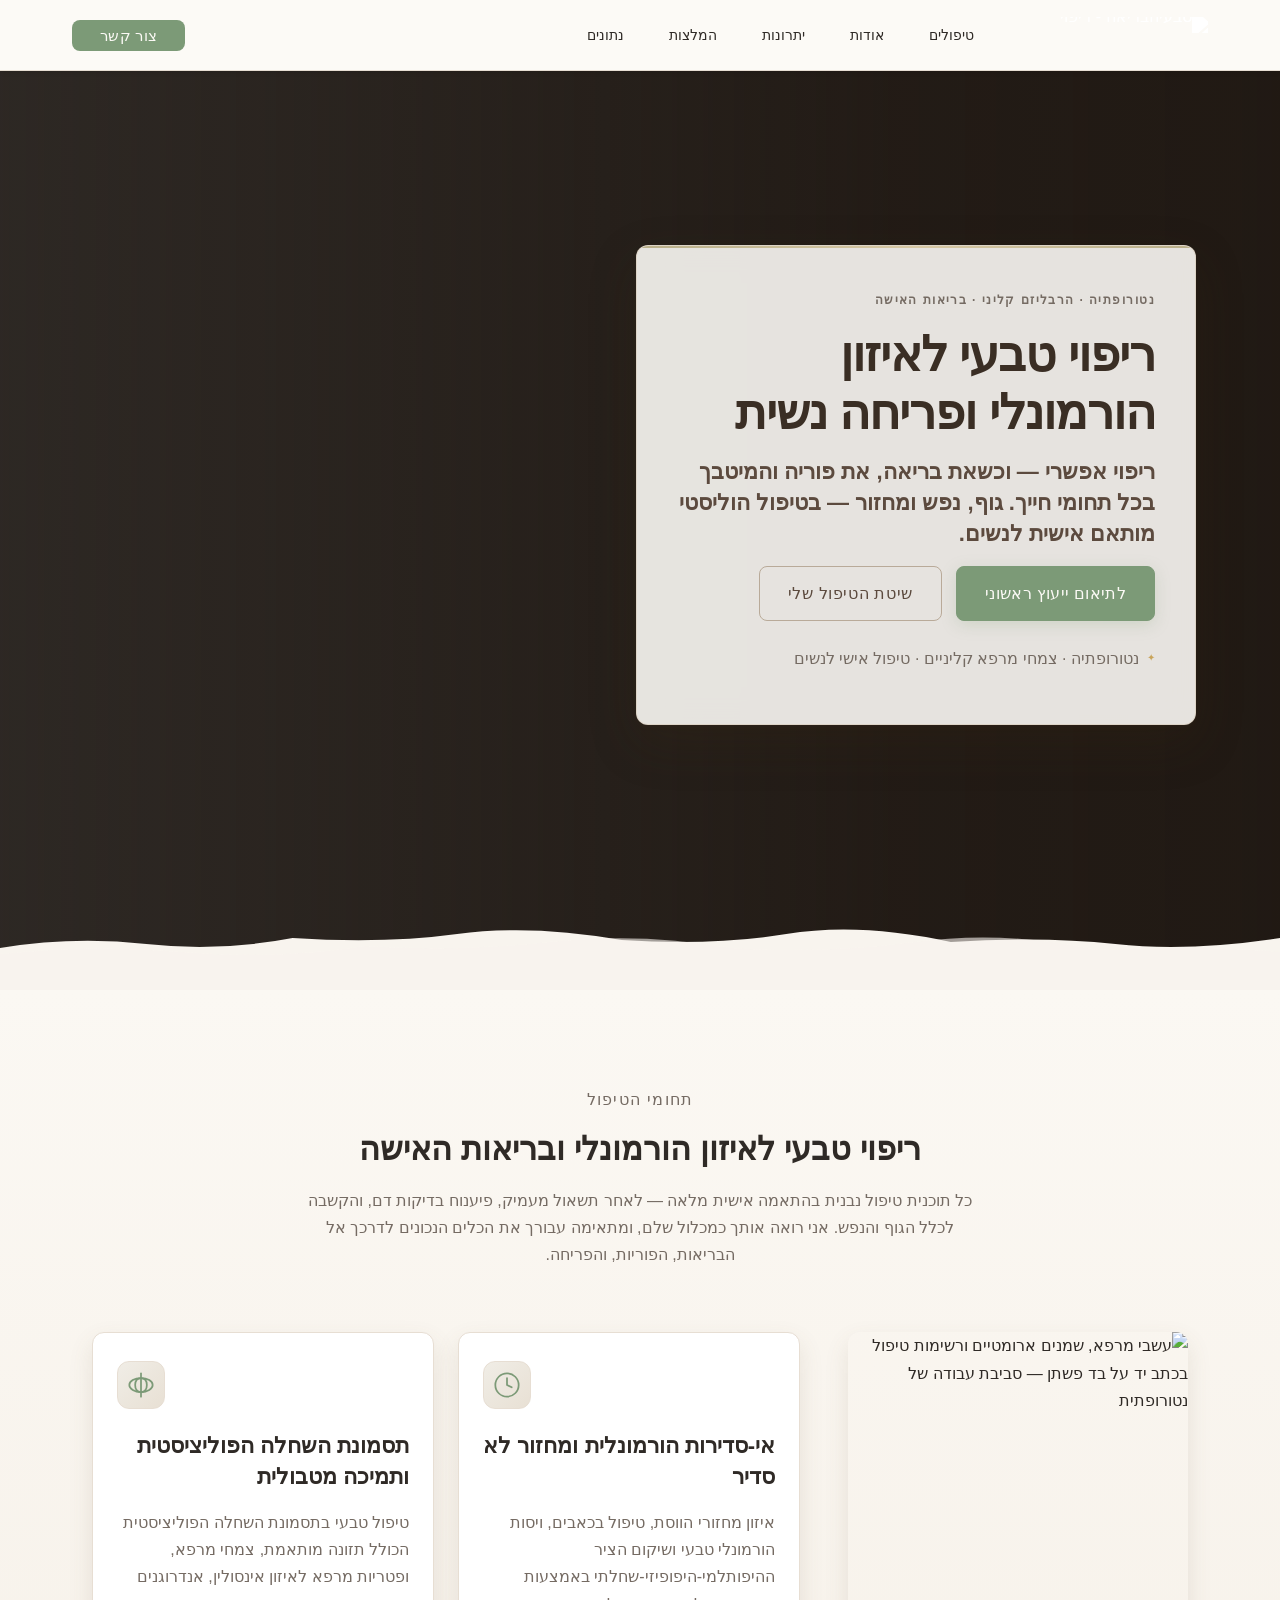
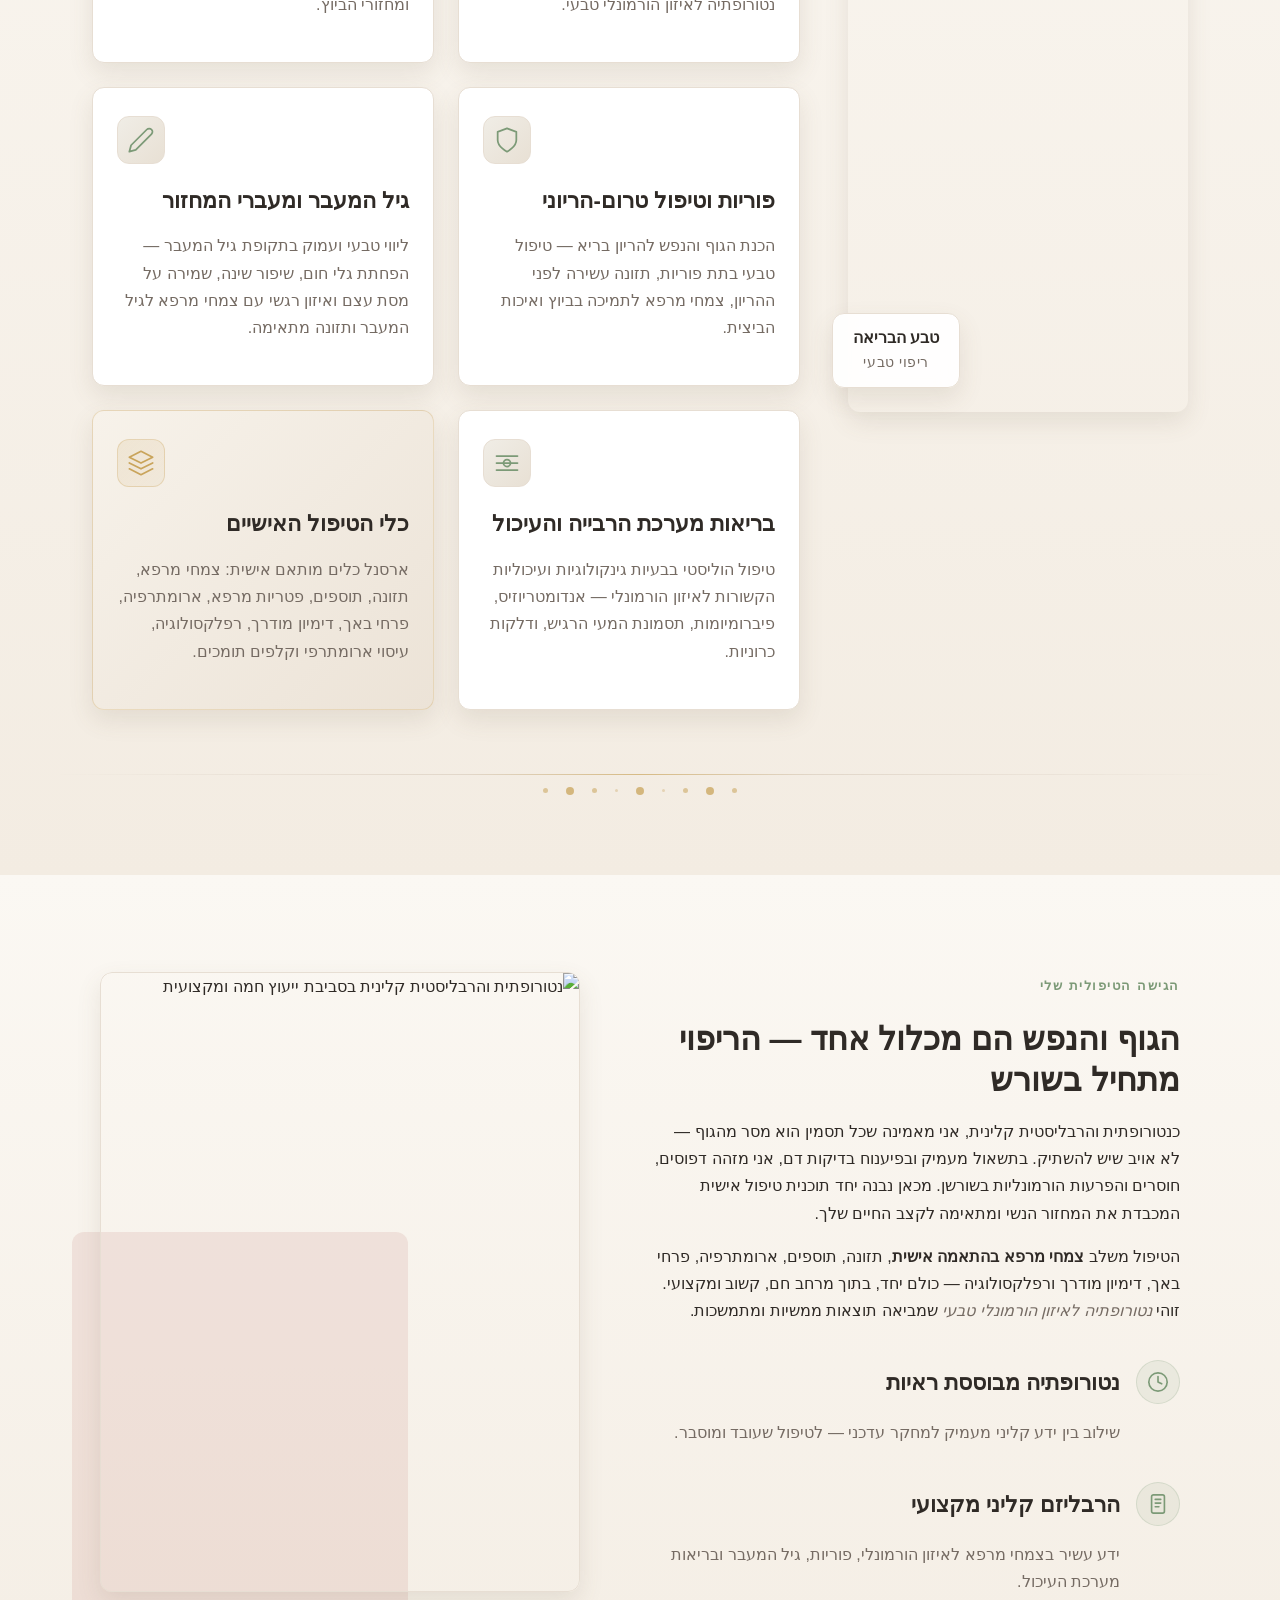
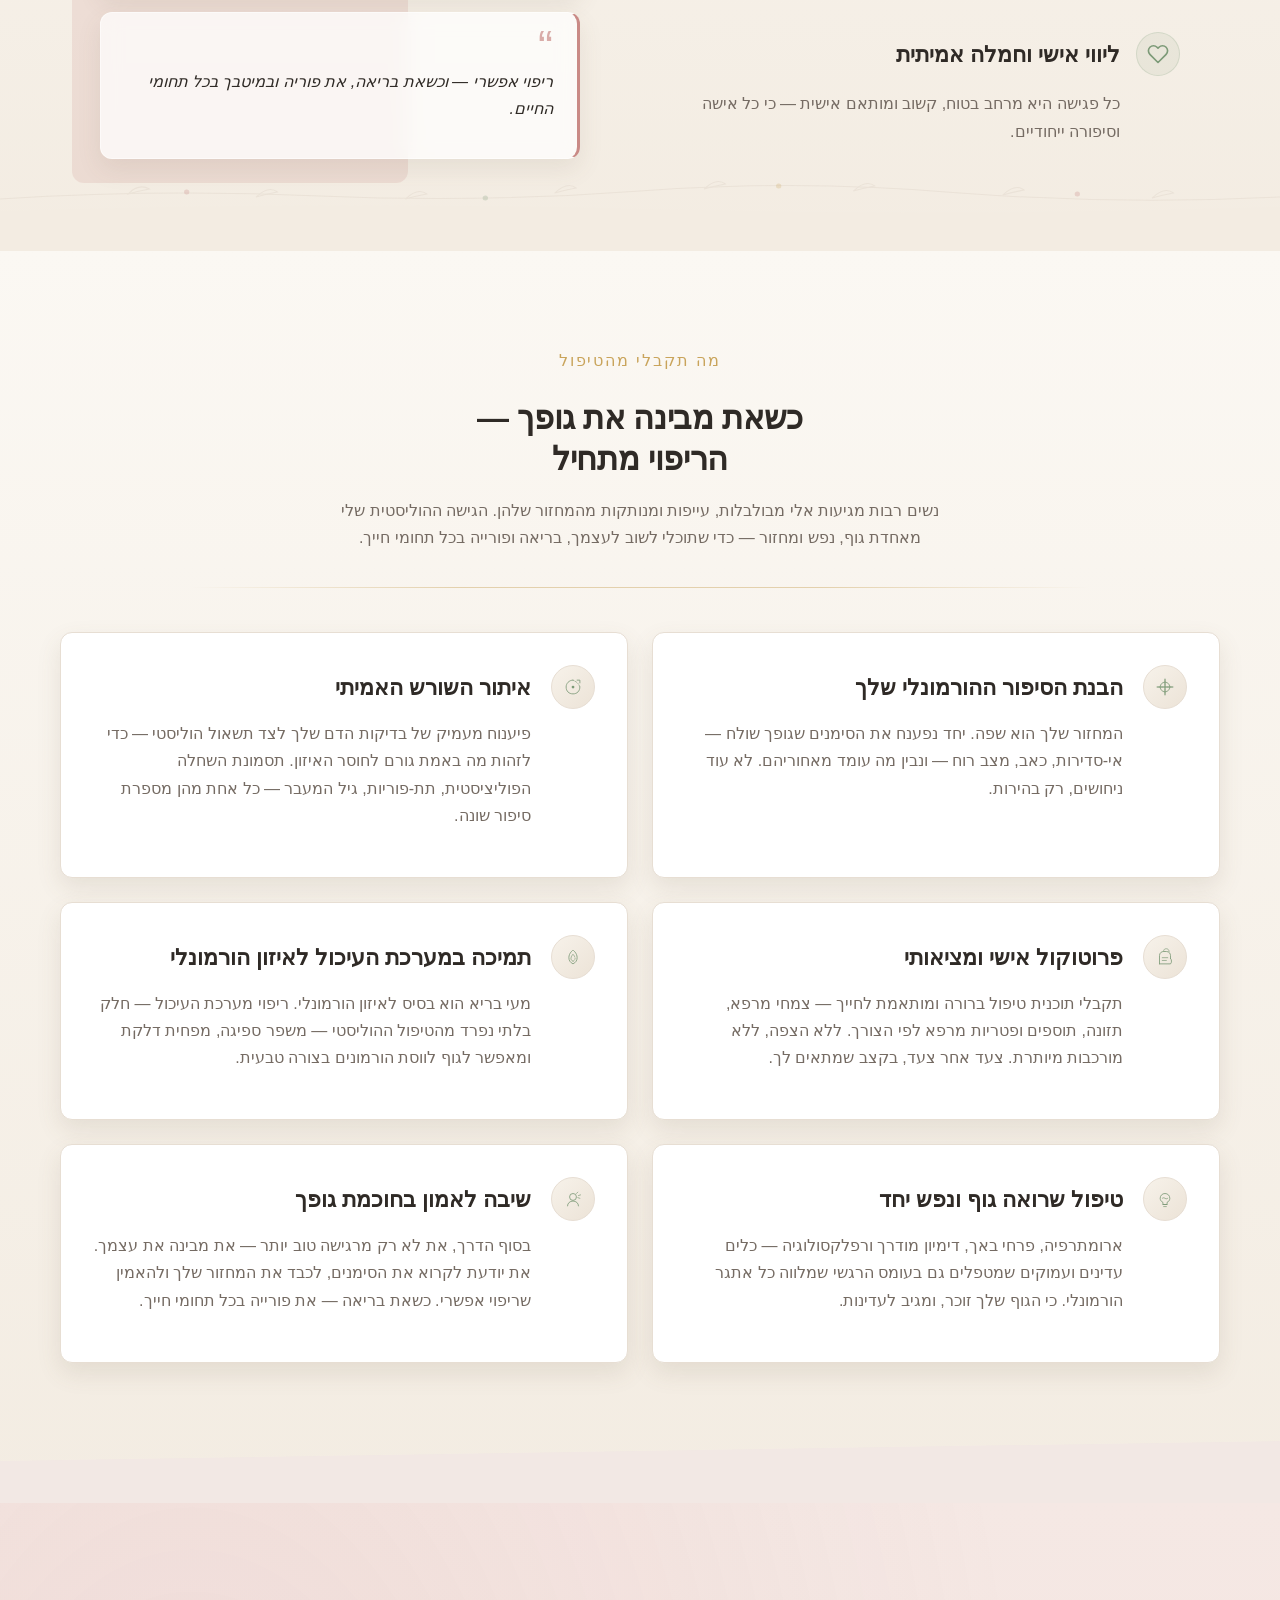
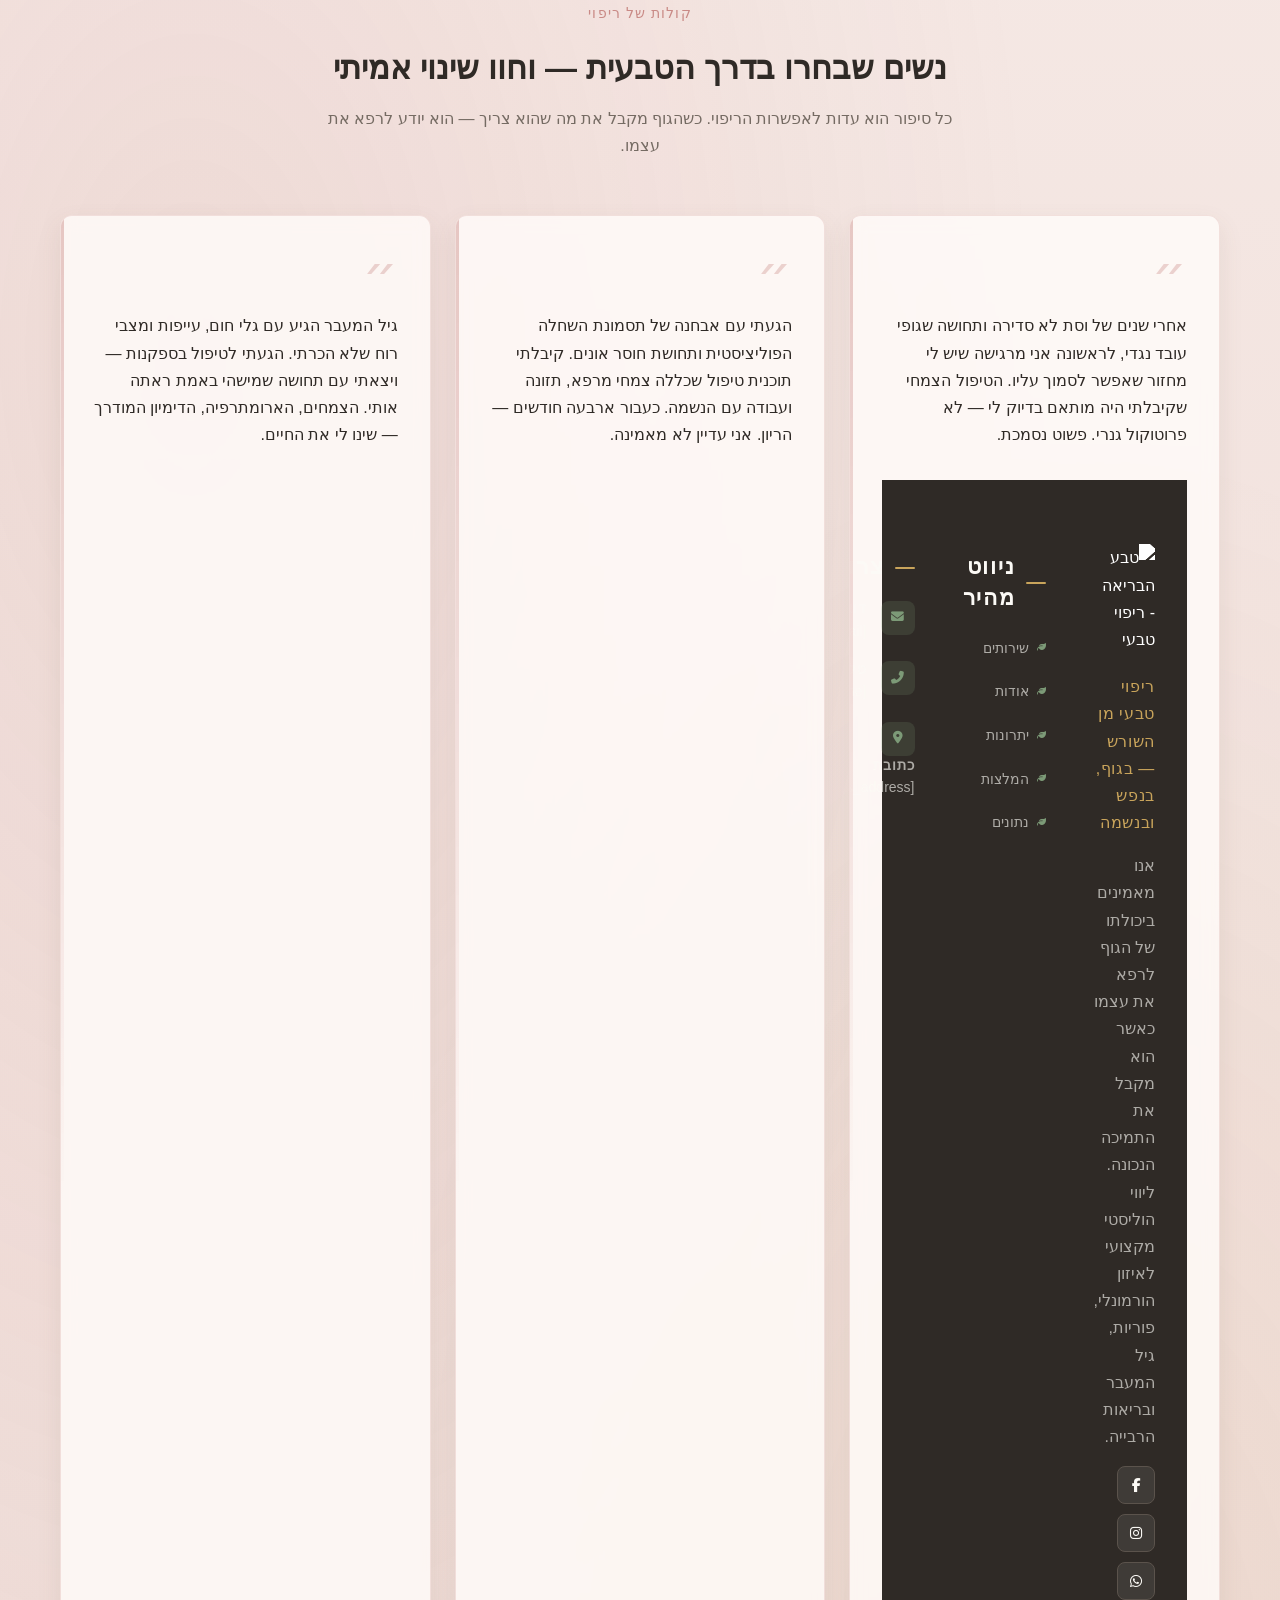
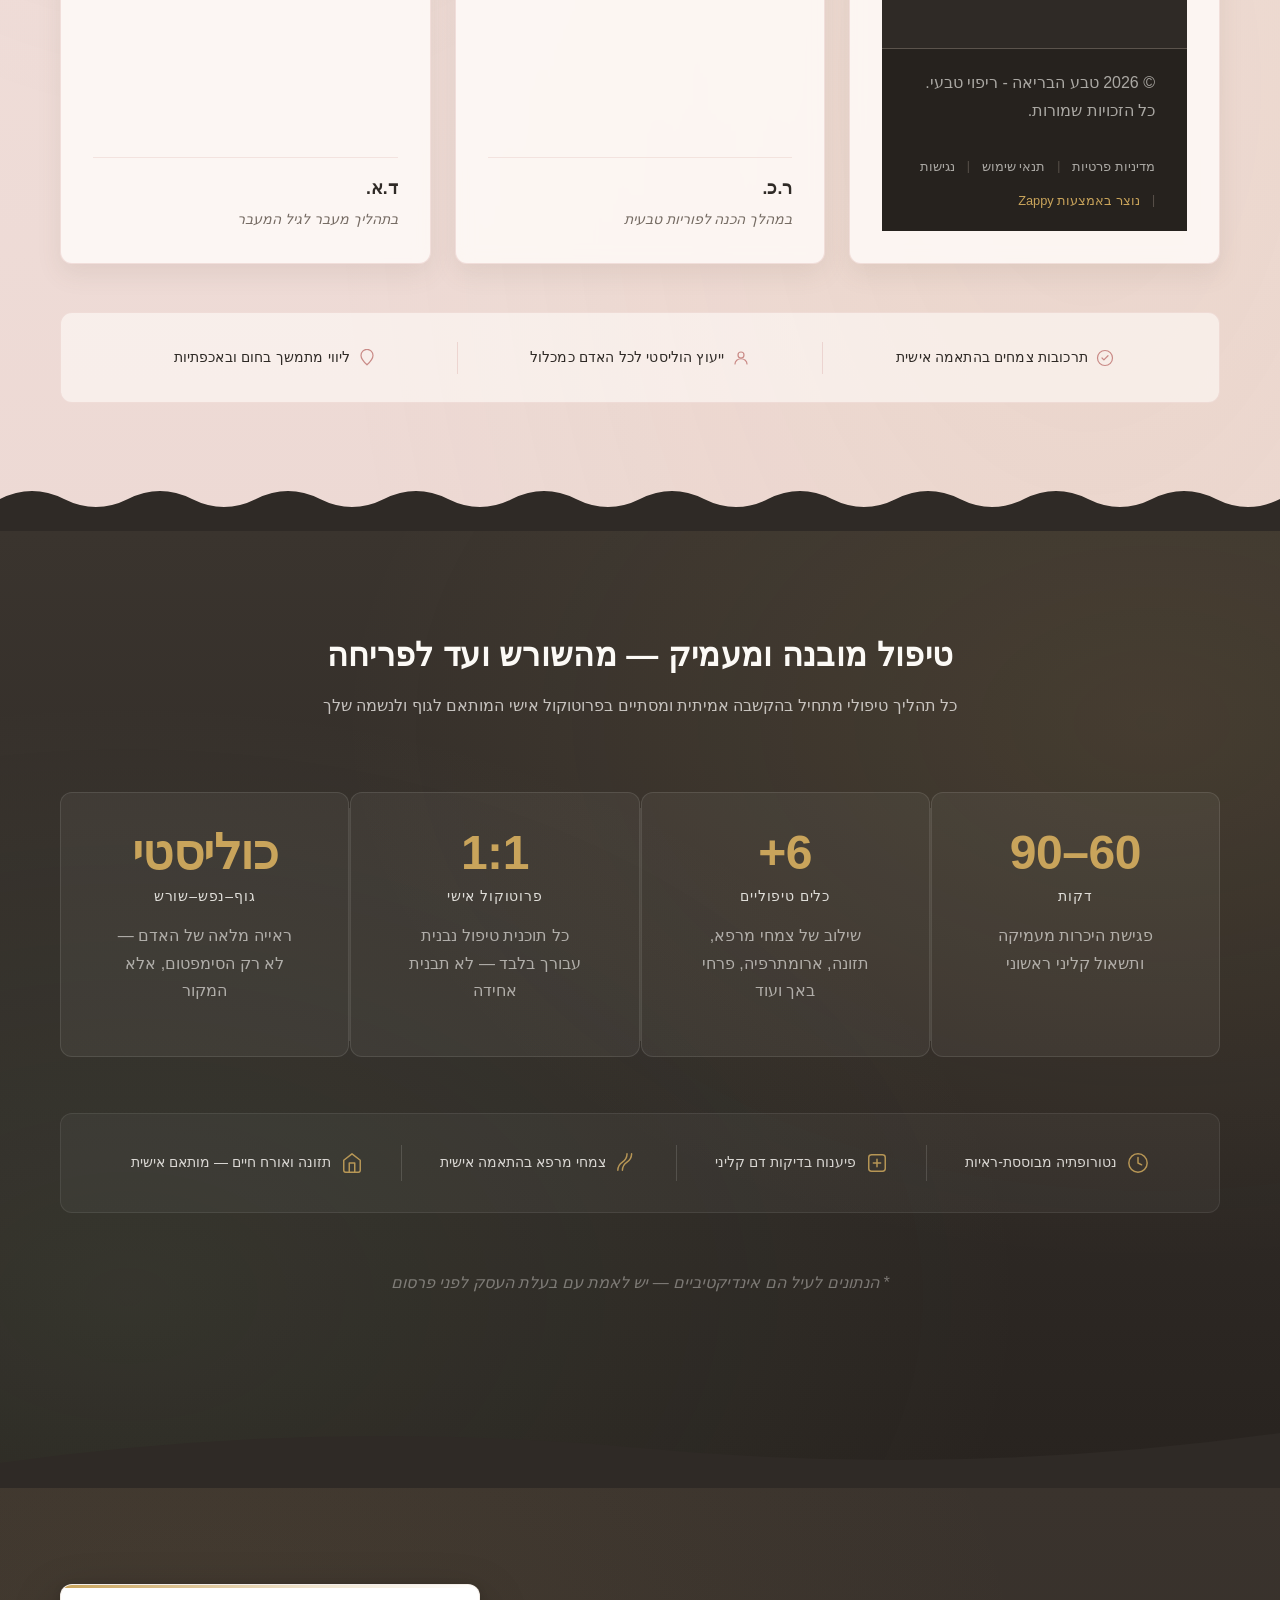
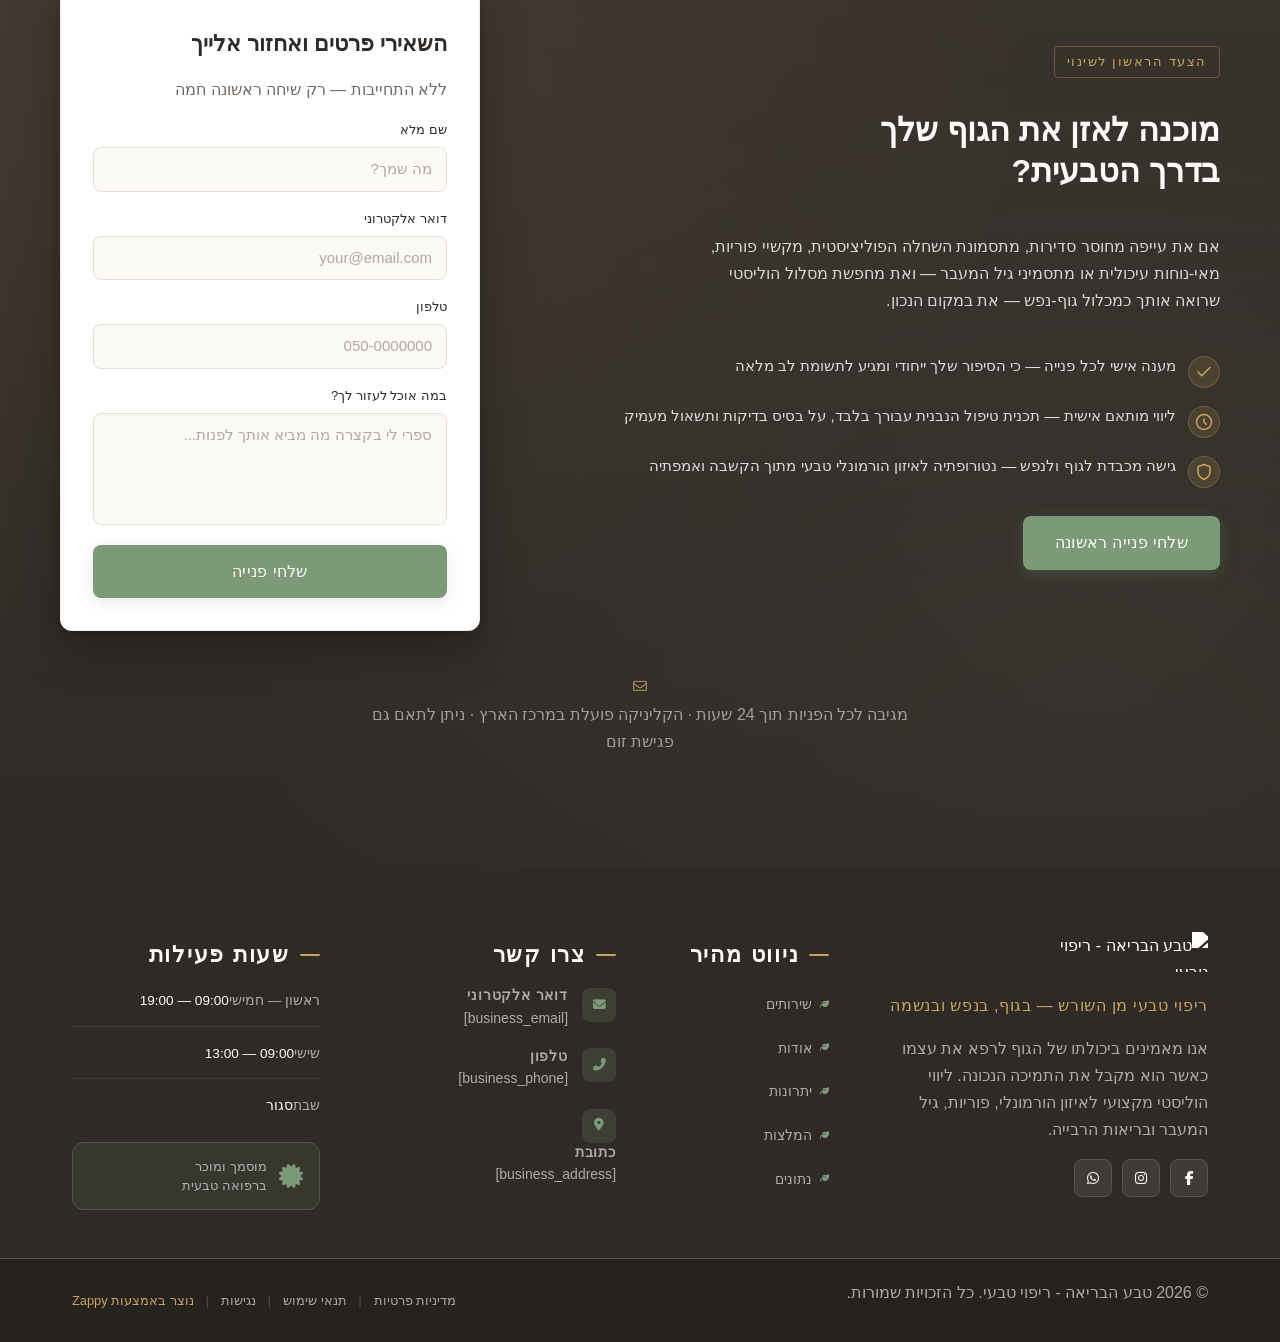
==== commit 5d4c1979: "Background sync: Progressive GitHub Sync" ====
--- a/index.html
+++ b/index.html
@@ -218,27 +218,27 @@
 })();
 </script>
 <!-- End Zappy Analytics -->
-    <meta property="og:title" content="נטורופתיה לאיזון הורמונלי טבעי — טבע הבריאה - ריפוי טבעי">
-  <meta property="og:description" content="A holistic naturopathic and clinical herbalist practice called 'Teva HaBri'ah – Natural Healing', specializing in women's hormonal health and reproductive welln">
-  <meta property="og:type" content="website">
-  <meta property="og:locale" content="he_IL">
-  
-  <meta name="twitter:card" content="summary_large_image">
-  <meta name="twitter:title" content="נטורופתיה לאיזון הורמונלי טבעי — טבע הבריאה - ריפוי טבעי">
-  <meta name="twitter:description" content="A holistic naturopathic and clinical herbalist practice called 'Teva HaBri'ah – Natural Healing', specializing in women's hormonal health and reproductive welln">
-  
-  <link rel="stylesheet" href="https://cdnjs.cloudflare.com/ajax/libs/font-awesome/6.4.0/css/all.min.css">
+    <meta property="og:title" content="נטורופתיה לאיזון הורמונלי טבעי — טבע הבריאה - ריפוי טבעי" />
+  <meta property="og:description" content="A holistic naturopathic and clinical herbalist practice called 'Teva HaBri'ah – Natural Healing', specializing in women's hormonal health and reproductive welln" />
+  <meta property="og:type" content="website" />
+  <meta property="og:locale" content="he_IL" />
+  
+  <meta name="twitter:card" content="summary_large_image" />
+  <meta name="twitter:title" content="נטורופתיה לאיזון הורמונלי טבעי — טבע הבריאה - ריפוי טבעי" />
+  <meta name="twitter:description" content="A holistic naturopathic and clinical herbalist practice called 'Teva HaBri'ah – Natural Healing', specializing in women's hormonal health and reproductive welln" />
+  
+  <link rel="stylesheet" href="https://cdnjs.cloudflare.com/ajax/libs/font-awesome/6.4.0/css/all.min.css" />
 
     <!-- Favicons -->
-    <link rel="icon" type="image/x-icon" href="/assets/favicon.ico">
-    <link rel="icon" type="image/png" sizes="16x16" href="/assets/favicon-16x16.png">
-    <link rel="icon" type="image/png" sizes="32x32" href="/assets/favicon-32x32.png">
-    <link rel="icon" type="image/png" sizes="48x48" href="/assets/favicon-48x48.png">
-    <link rel="icon" type="image/png" sizes="192x192" href="/assets/favicon-192x192.png">
-    <link rel="icon" type="image/png" sizes="512x512" href="/assets/favicon-512x512.png">
-    <link rel="apple-touch-icon" href="/assets/apple-touch-icon.png">
+    <link rel="icon" type="image/x-icon" href="/assets/favicon.ico" />
+    <link rel="icon" type="image/png" sizes="16x16" href="/assets/favicon-16x16.png" />
+    <link rel="icon" type="image/png" sizes="32x32" href="/assets/favicon-32x32.png" />
+    <link rel="icon" type="image/png" sizes="48x48" href="/assets/favicon-48x48.png" />
+    <link rel="icon" type="image/png" sizes="192x192" href="/assets/favicon-192x192.png" />
+    <link rel="icon" type="image/png" sizes="512x512" href="/assets/favicon-512x512.png" />
+    <link rel="apple-touch-icon" href="/assets/apple-touch-icon.png" />
     <!-- Cookie Consent -->
-    <link rel="stylesheet" href="https://cdn.jsdelivr.net/npm/vanilla-cookieconsent@3/dist/cookieconsent.css">
+    <link rel="stylesheet" href="https://cdn.jsdelivr.net/npm/vanilla-cookieconsent@3/dist/cookieconsent.css" />
     <script src="https://cdn.jsdelivr.net/npm/vanilla-cookieconsent@3/dist/cookieconsent.umd.js"></script>
     <!-- Mickidum Accessibility Toolbar -->
     <script src="https://cdn.jsdelivr.net/gh/mickidum/acc_toolbar/acctoolbar/acctoolbar.min.js"></script>
@@ -325,24 +325,24 @@
 
   <nav class="navbar" dir="rtl">
   <button class="mobile-toggle" id="mobileToggle" aria-label="Menu">
-    <svg class="hamburger-icon" width="24" height="24" viewbox="0 0 24 24" fill="none">
-      <path d="M3 12h18M3 6h18M3 18h18" stroke="currentColor" stroke-width="2" stroke-linecap="round"></path>
+    <svg class="hamburger-icon" width="24" height="24" viewBox="0 0 24 24" fill="none">
+      <path d="M3 12h18M3 6h18M3 18h18" stroke="currentColor" stroke-width="2" stroke-linecap="round"/>
     </svg>
-    <svg class="close-icon" width="24" height="24" viewbox="0 0 24 24" fill="none" style="display: none;">
-      <path d="M18 6L6 18M6 6l12 12" stroke="currentColor" stroke-width="2" stroke-linecap="round"></path>
+    <svg class="close-icon" width="24" height="24" viewBox="0 0 24 24" fill="none" style="display: none;">
+      <path d="M18 6L6 18M6 6l12 12" stroke="currentColor" stroke-width="2" stroke-linecap="round"/>
     </svg>
   </button>
 
   <button class="phone-header-btn" data-phone="+972-00-000-0000" aria-label="Call">
-    <svg width="20" height="20" viewbox="0 0 24 24" fill="currentColor">
-      <path d="M22 16.92v3a2 2 0 0 1-2.18 2 19.79 19.79 0 0 1-8.63-3.07 19.5 19.5 0 0 1-6-6 19.79 19.79 0 0 1-3.07-8.67A2 2 0 0 1 4.11 2h3a2 2 0 0 1 2 1.72 12.84 12.84 0 0 0 .7 2.81 2 2 0 0 1-.45 2.11L8.09 9.91a16 16 0 0 0 6 6l1.27-1.27a2 2 0 0 1 2.11-.45 12.84 12.84 0 0 0 2.81.7A2 2 0 0 1 22 16.92z"></path>
+    <svg width="20" height="20" viewBox="0 0 24 24" fill="currentColor">
+      <path d="M22 16.92v3a2 2 0 0 1-2.18 2 19.79 19.79 0 0 1-8.63-3.07 19.5 19.5 0 0 1-6-6 19.79 19.79 0 0 1-3.07-8.67A2 2 0 0 1 4.11 2h3a2 2 0 0 1 2 1.72 12.84 12.84 0 0 0 .7 2.81 2 2 0 0 1-.45 2.11L8.09 9.91a16 16 0 0 0 6 6l1.27-1.27a2 2 0 0 1 2.11-.45 12.84 12.84 0 0 0 2.81.7A2 2 0 0 1 22 16.92z"/>
     </svg>
   </button>
 
   <div class="nav-container">
     <div class="nav-right-group"><div class="nav-brand">
       <a href="/" class="logo-link">
-        <img src="/assets/logo.webp" alt="טבע הבריאה - ריפוי טבעי" class="logo">
+        <img src="/assets/logo.webp" alt="טבע הבריאה - ריפוי טבעי" class="logo" />
       </a>
     </div><ul class="nav-menu" id="navMenu"><li><a href="#services">טיפולים</a></li><li><a href="#about">אודות</a></li><li><a href="#benefits">יתרונות</a></li><li><a href="#testimonials">המלצות</a></li><li><a href="#stats">נתונים</a></li></ul></div>
 
@@ -786,7 +786,7 @@
     <section id="hero" class="index-hero-section" data-layout-spec="בית-hero" dir="rtl" data-hero-type="fullscreen-scrim">
   <!-- Background Image -->
   <div class="index-hero-bg">
-    <img data-hero-bg="true" data-placeholder="index-hero-image-1" data-context="A serene, bright naturopathic consultation environment bathed in warm natural light. Rustic wooden shelves lined with amber glass herbal tincture jars and botanical specimens. Linen textiles, dried herbs, mortar and pestle, and fresh green plants in the foreground. Soft bokeh depth of field. A calm, feminine, modern apothecary aesthetic. Warm cream and sage tones. No people visible — focus on the healing environment and natural materials." width="1400" height="900" src="/assets/site-index-hero-image-1.webp" alt="סביבת טיפול נטורופתית חמה עם צנצנות צמחי מרפא, בדי פשתן וצמחים טבעיים">
+    <img data-hero-bg="true" data-placeholder="index-hero-image-1" data-context="A serene, bright naturopathic consultation environment bathed in warm natural light. Rustic wooden shelves lined with amber glass herbal tincture jars and botanical specimens. Linen textiles, dried herbs, mortar and pestle, and fresh green plants in the foreground. Soft bokeh depth of field. A calm, feminine, modern apothecary aesthetic. Warm cream and sage tones. No people visible — focus on the healing environment and natural materials." width="1400" height="900" src="/assets/site-index-hero-image-1.webp" alt="סביבת טיפול נטורופתית חמה עם צנצנות צמחי מרפא, בדי פשתן וצמחים טבעיים" />
   </div>
 
   <!-- Scrim Overlay -->
@@ -802,7 +802,7 @@
       <span class="index-hero-label">נטורופתיה · הרבליזם קליני · בריאות האישה</span>
 
       <!-- H1 -->
-      <h1 class="index-hero-h1">ריפוי טבעי לאיזון<br>הורמונלי ופריחה נשית</h1>
+      <h1 class="index-hero-h1">ריפוי טבעי לאיזון<br />הורמונלי ופריחה נשית</h1>
 
       <!-- Subtitle -->
       <h3 class="index-hero-subtitle">ריפוי אפשרי — וכשאת בריאה, את פוריה והמיטבך בכל תחומי חייך. גוף, נפש ומחזור — בטיפול הוליסטי מותאם אישית לנשים.</h3>
@@ -823,9 +823,9 @@
 
   <!-- Bottom Divider -->
   <div class="index-hero-divider-wrapper">
-    <svg data-no-icon-edit="true" aria-hidden="true" viewbox="0 0 1400 90" preserveaspectratio="none" xmlns="http://www.w3.org/2000/svg">
-      <path d="M0,90 L0,48 Q80,36 160,44 T320,38 Q420,44 500,34 T680,40 Q780,46 860,34 T1040,42 Q1140,36 1220,44 T1400,38 L1400,90 Z" fill="#F8F4EE"></path>
-      <path d="M0,90 L0,54 Q100,44 200,52 T400,46 Q500,52 600,42 T800,48 Q900,54 1000,42 T1200,50 Q1300,44 1400,52 L1400,90 Z" fill="#F8F4EE" opacity="0.6"></path>
+    <svg data-no-icon-edit="true" aria-hidden="true" viewBox="0 0 1400 90" preserveAspectRatio="none" xmlns="http://www.w3.org/2000/svg">
+      <path d="M0,90 L0,48 Q80,36 160,44 T320,38 Q420,44 500,34 T680,40 Q780,46 860,34 T1040,42 Q1140,36 1220,44 T1400,38 L1400,90 Z" fill="#F8F4EE"/>
+      <path d="M0,90 L0,54 Q100,44 200,52 T400,46 Q500,52 600,42 T800,48 Q900,54 1000,42 T1200,50 Q1300,44 1400,52 L1400,90 Z" fill="#F8F4EE" opacity="0.6"/>
     </svg>
   </div>
 </section>
@@ -846,7 +846,7 @@
       <!-- Tall Image Tile (START / RIGHT side in RTL) -->
       <div class="services-image-tile">
         <figure class="services-figure">
-          <img data-placeholder="index-services-image-1" data-context="A luminous, tactile flat-lay of a holistic naturopath apothecary workspace: dried botanical herbs, small glass bottles of essential oils, hand-labeled linen pouches, a handwritten herbal prescription on textured cream paper, fresh lavender sprigs, dried rose petals, a mortar and pestle on warm stone or linen fabric. Warm natural light, earthy sage greens, dusty rose, and amber tones. Professional and crafted, feminine and grounded." width="520" height="780" src="/assets/site-index-services-image-1.webp" alt="עשבי מרפא, שמנים ארומטיים ורשימות טיפול בכתב יד על בד פשתן — סביבת עבודה של נטורופתית">
+          <img data-placeholder="index-services-image-1" data-context="A luminous, tactile flat-lay of a holistic naturopath apothecary workspace: dried botanical herbs, small glass bottles of essential oils, hand-labeled linen pouches, a handwritten herbal prescription on textured cream paper, fresh lavender sprigs, dried rose petals, a mortar and pestle on warm stone or linen fabric. Warm natural light, earthy sage greens, dusty rose, and amber tones. Professional and crafted, feminine and grounded." width="520" height="780" src="/assets/site-index-services-image-1.webp" alt="עשבי מרפא, שמנים ארומטיים ורשימות טיפול בכתב יד על בד פשתן — סביבת עבודה של נטורופתית" />
           <div class="image-badge">
             <span>טבע הבריאה</span>
             <small>ריפוי טבעי</small>
@@ -860,7 +860,7 @@
         <!-- Card 1 -->
         <article class="service-card">
           <div class="card-icon-wrap">
-            <svg data-element-type="icon" data-icon-type="svg" xmlns="http://www.w3.org/2000/svg" width="28" height="28" viewbox="0 0 24 24" fill="none" stroke="currentColor" stroke-width="1.5" stroke-linecap="round" stroke-linejoin="round" aria-hidden="true"><circle cx="12" cy="12" r="10"></circle><path d="M12 6v6l4 2"></path></svg>
+            <svg data-element-type="icon" data-icon-type="svg" xmlns="http://www.w3.org/2000/svg" width="28" height="28" viewBox="0 0 24 24" fill="none" stroke="currentColor" stroke-width="1.5" stroke-linecap="round" stroke-linejoin="round" aria-hidden="true"><circle cx="12" cy="12" r="10"/><path d="M12 6v6l4 2"/></svg>
           </div>
           <div class="card-content">
             <h3>אי-סדירות הורמונלית ומחזור לא סדיר</h3>
@@ -871,7 +871,7 @@
         <!-- Card 2 -->
         <article class="service-card">
           <div class="card-icon-wrap">
-            <svg data-element-type="icon" data-icon-type="svg" xmlns="http://www.w3.org/2000/svg" width="28" height="28" viewbox="0 0 24 24" fill="none" stroke="currentColor" stroke-width="1.5" stroke-linecap="round" stroke-linejoin="round" aria-hidden="true"><ellipse cx="12" cy="12" rx="10" ry="6"></ellipse><path d="M12 6c-2.5 0-5 1.5-5 6s2.5 6 5 6 5-1.5 5-6-2.5-6-5-6z"></path><line x1="12" y1="2" x2="12" y2="22"></line></svg>
+            <svg data-element-type="icon" data-icon-type="svg" xmlns="http://www.w3.org/2000/svg" width="28" height="28" viewBox="0 0 24 24" fill="none" stroke="currentColor" stroke-width="1.5" stroke-linecap="round" stroke-linejoin="round" aria-hidden="true"><ellipse cx="12" cy="12" rx="10" ry="6"/><path d="M12 6c-2.5 0-5 1.5-5 6s2.5 6 5 6 5-1.5 5-6-2.5-6-5-6z"/><line x1="12" y1="2" x2="12" y2="22"/></svg>
           </div>
           <div class="card-content">
             <h3>תסמונת השחלה הפוליציסטית ותמיכה מטבולית</h3>
@@ -882,7 +882,7 @@
         <!-- Card 3 -->
         <article class="service-card">
           <div class="card-icon-wrap">
-            <svg data-element-type="icon" data-icon-type="svg" xmlns="http://www.w3.org/2000/svg" width="28" height="28" viewbox="0 0 24 24" fill="none" stroke="currentColor" stroke-width="1.5" stroke-linecap="round" stroke-linejoin="round" aria-hidden="true"><path d="M12 22s8-4 8-10V5l-8-3-8 3v7c0 6 8 10 8 10z"></path></svg>
+            <svg data-element-type="icon" data-icon-type="svg" xmlns="http://www.w3.org/2000/svg" width="28" height="28" viewBox="0 0 24 24" fill="none" stroke="currentColor" stroke-width="1.5" stroke-linecap="round" stroke-linejoin="round" aria-hidden="true"><path d="M12 22s8-4 8-10V5l-8-3-8 3v7c0 6 8 10 8 10z"/></svg>
           </div>
           <div class="card-content">
             <h3>פוריות וטיפול טרום-הריוני</h3>
@@ -893,7 +893,7 @@
         <!-- Card 4 -->
         <article class="service-card">
           <div class="card-icon-wrap">
-            <svg data-element-type="icon" data-icon-type="svg" xmlns="http://www.w3.org/2000/svg" width="28" height="28" viewbox="0 0 24 24" fill="none" stroke="currentColor" stroke-width="1.5" stroke-linecap="round" stroke-linejoin="round" aria-hidden="true"><path d="M17 3a2.828 2.828 0 1 1 4 4L7.5 20.5 2 22l1.5-5.5L17 3z"></path></svg>
+            <svg data-element-type="icon" data-icon-type="svg" xmlns="http://www.w3.org/2000/svg" width="28" height="28" viewBox="0 0 24 24" fill="none" stroke="currentColor" stroke-width="1.5" stroke-linecap="round" stroke-linejoin="round" aria-hidden="true"><path d="M17 3a2.828 2.828 0 1 1 4 4L7.5 20.5 2 22l1.5-5.5L17 3z"/></svg>
           </div>
           <div class="card-content">
             <h3>גיל המעבר ומעברי המחזור</h3>
@@ -904,7 +904,7 @@
         <!-- Card 5 -->
         <article class="service-card">
           <div class="card-icon-wrap">
-            <svg data-element-type="icon" data-icon-type="svg" xmlns="http://www.w3.org/2000/svg" width="28" height="28" viewbox="0 0 24 24" fill="none" stroke="currentColor" stroke-width="1.5" stroke-linecap="round" stroke-linejoin="round" aria-hidden="true"><path d="M3 12h18M3 6h18M3 18h18"></path><circle cx="12" cy="12" r="3"></circle></svg>
+            <svg data-element-type="icon" data-icon-type="svg" xmlns="http://www.w3.org/2000/svg" width="28" height="28" viewBox="0 0 24 24" fill="none" stroke="currentColor" stroke-width="1.5" stroke-linecap="round" stroke-linejoin="round" aria-hidden="true"><path d="M3 12h18M3 6h18M3 18h18"/><circle cx="12" cy="12" r="3"/></svg>
           </div>
           <div class="card-content">
             <h3>בריאות מערכת הרבייה והעיכול</h3>
@@ -915,7 +915,7 @@
         <!-- Card 6 -->
         <article class="service-card service-card--accent">
           <div class="card-icon-wrap">
-            <svg data-element-type="icon" data-icon-type="svg" xmlns="http://www.w3.org/2000/svg" width="28" height="28" viewbox="0 0 24 24" fill="none" stroke="currentColor" stroke-width="1.5" stroke-linecap="round" stroke-linejoin="round" aria-hidden="true"><path d="M12 2L2 7l10 5 10-5-10-5z"></path><path d="M2 17l10 5 10-5"></path><path d="M2 12l10 5 10-5"></path></svg>
+            <svg data-element-type="icon" data-icon-type="svg" xmlns="http://www.w3.org/2000/svg" width="28" height="28" viewBox="0 0 24 24" fill="none" stroke="currentColor" stroke-width="1.5" stroke-linecap="round" stroke-linejoin="round" aria-hidden="true"><path d="M12 2L2 7l10 5 10-5-10-5z"/><path d="M2 17l10 5 10-5"/><path d="M2 12l10 5 10-5"/></svg>
           </div>
           <div class="card-content">
             <h3>כלי הטיפול האישיים</h3>
@@ -961,7 +961,7 @@
       <div class="index-about-trust-rows">
         <div class="index-about-trust-item">
           <div class="index-about-trust-icon">
-            <svg data-element-type="icon" data-icon-type="svg" xmlns="http://www.w3.org/2000/svg" width="22" height="22" viewbox="0 0 24 24" fill="none" stroke="currentColor" stroke-width="1.8" stroke-linecap="round" stroke-linejoin="round" aria-hidden="true"><path d="M12 2a10 10 0 1 0 10 10A10 10 0 0 0 12 2z"></path><path d="M12 6v6l4 2"></path></svg>
+            <svg data-element-type="icon" data-icon-type="svg" xmlns="http://www.w3.org/2000/svg" width="22" height="22" viewBox="0 0 24 24" fill="none" stroke="currentColor" stroke-width="1.8" stroke-linecap="round" stroke-linejoin="round" aria-hidden="true"><path d="M12 2a10 10 0 1 0 10 10A10 10 0 0 0 12 2z"/><path d="M12 6v6l4 2"/></svg>
           </div>
           <div class="index-about-trust-content">
             <h3 class="index-about-trust-title">נטורופתיה מבוססת ראיות</h3>
@@ -971,7 +971,7 @@
 
         <div class="index-about-trust-item">
           <div class="index-about-trust-icon">
-            <svg data-element-type="icon" data-icon-type="svg" xmlns="http://www.w3.org/2000/svg" width="22" height="22" viewbox="0 0 24 24" fill="none" stroke="currentColor" stroke-width="1.8" stroke-linecap="round" stroke-linejoin="round" aria-hidden="true"><path d="M7 2h10a2 2 0 0 1 2 2v16a2 2 0 0 1-2 2H7a2 2 0 0 1-2-2V4a2 2 0 0 1 2-2z"></path><path d="M9 7h6M9 11h6M9 15h4"></path></svg>
+            <svg data-element-type="icon" data-icon-type="svg" xmlns="http://www.w3.org/2000/svg" width="22" height="22" viewBox="0 0 24 24" fill="none" stroke="currentColor" stroke-width="1.8" stroke-linecap="round" stroke-linejoin="round" aria-hidden="true"><path d="M7 2h10a2 2 0 0 1 2 2v16a2 2 0 0 1-2 2H7a2 2 0 0 1-2-2V4a2 2 0 0 1 2-2z"/><path d="M9 7h6M9 11h6M9 15h4"/></svg>
           </div>
           <div class="index-about-trust-content">
             <h3 class="index-about-trust-title">הרבליזם קליני מקצועי</h3>
@@ -981,7 +981,7 @@
 
         <div class="index-about-trust-item">
           <div class="index-about-trust-icon">
-            <svg data-element-type="icon" data-icon-type="svg" xmlns="http://www.w3.org/2000/svg" width="22" height="22" viewbox="0 0 24 24" fill="none" stroke="currentColor" stroke-width="1.8" stroke-linecap="round" stroke-linejoin="round" aria-hidden="true"><path d="M20.84 4.61a5.5 5.5 0 0 0-7.78 0L12 5.67l-1.06-1.06a5.5 5.5 0 0 0-7.78 7.78l1.06 1.06L12 21.23l7.78-7.78 1.06-1.06a5.5 5.5 0 0 0 0-7.78z"></path></svg>
+            <svg data-element-type="icon" data-icon-type="svg" xmlns="http://www.w3.org/2000/svg" width="22" height="22" viewBox="0 0 24 24" fill="none" stroke="currentColor" stroke-width="1.8" stroke-linecap="round" stroke-linejoin="round" aria-hidden="true"><path d="M20.84 4.61a5.5 5.5 0 0 0-7.78 0L12 5.67l-1.06-1.06a5.5 5.5 0 0 0-7.78 7.78l1.06 1.06L12 21.23l7.78-7.78 1.06-1.06a5.5 5.5 0 0 0 0-7.78z"/></svg>
           </div>
           <div class="index-about-trust-content">
             <h3 class="index-about-trust-title">ליווי אישי וחמלה אמיתית</h3>
@@ -998,7 +998,7 @@
 
       <!-- Portrait image -->
       <figure class="index-about-figure">
-        <img data-placeholder="index-about-image-1" data-context="A warm, bright consultation room setting. A professional female naturopath and clinical herbalist in her 30s-40s sits at a wooden desk or herbal workspace. She radiates calm confidence and warmth. Soft natural light from a window. Dried herbs, glass jars with botanicals, and a notebook are visible on the desk. The mood is grounded, approachable, and professional — like a modern apothecary meets clinical practice. Color palette: warm creams, sage greens, and natural wood tones." width="520" height="680" src="/assets/site-index-about-image-1.webp" alt="נטורופתית והרבליסטית קלינית בסביבת ייעוץ חמה ומקצועית">
+        <img data-placeholder="index-about-image-1" data-context="A warm, bright consultation room setting. A professional female naturopath and clinical herbalist in her 30s-40s sits at a wooden desk or herbal workspace. She radiates calm confidence and warmth. Soft natural light from a window. Dried herbs, glass jars with botanicals, and a notebook are visible on the desk. The mood is grounded, approachable, and professional — like a modern apothecary meets clinical practice. Color palette: warm creams, sage greens, and natural wood tones." width="520" height="680" src="/assets/site-index-about-image-1.webp" alt="נטורופתית והרבליסטית קלינית בסביבת ייעוץ חמה ומקצועית" />
       </figure>
 
       <!-- Pull quote -->
@@ -1012,28 +1012,28 @@
 
   <!-- Bottom botanical divider -->
   <div class="index-about-divider-wrapper">
-    <svg data-no-icon-edit="true" aria-hidden="true" viewbox="0 0 1200 90" preserveaspectratio="none" xmlns="http://www.w3.org/2000/svg">
+    <svg data-no-icon-edit="true" aria-hidden="true" viewBox="0 0 1200 90" preserveAspectRatio="none" xmlns="http://www.w3.org/2000/svg">
       <!-- Botanical line illustration: arcing vine with leaves -->
       <g class="index-about-botanical-line" fill="none" stroke="var(--border-light)" stroke-width="1" opacity="0.7">
         <!-- Main arcing stem -->
-        <path d="M0,38 Q150,28 300,35 Q450,42 600,30 Q750,18 900,32 Q1050,44 1200,36"></path>
+        <path d="M0,38 Q150,28 300,35 Q450,42 600,30 Q750,18 900,32 Q1050,44 1200,36"/>
         <!-- Small leaf sprigs along the stem -->
-        <path d="M120,33 Q130,22 140,28 Q130,30 120,33z"></path>
-        <path d="M240,36 Q252,24 260,31 Q250,33 240,36z"></path>
-        <path d="M380,38 Q392,26 400,33 Q390,35 380,38z"></path>
-        <path d="M520,32 Q532,20 540,27 Q530,29 520,32z"></path>
-        <path d="M660,28 Q672,16 680,23 Q670,25 660,28z"></path>
-        <path d="M800,30 Q812,18 820,25 Q810,27 800,30z"></path>
-        <path d="M940,34 Q952,22 960,29 Q950,31 940,34z"></path>
-        <path d="M1080,37 Q1092,25 1100,32 Q1090,34 1080,37z"></path>
+        <path d="M120,33 Q130,22 140,28 Q130,30 120,33z"/>
+        <path d="M240,36 Q252,24 260,31 Q250,33 240,36z"/>
+        <path d="M380,38 Q392,26 400,33 Q390,35 380,38z"/>
+        <path d="M520,32 Q532,20 540,27 Q530,29 520,32z"/>
+        <path d="M660,28 Q672,16 680,23 Q670,25 660,28z"/>
+        <path d="M800,30 Q812,18 820,25 Q810,27 800,30z"/>
+        <path d="M940,34 Q952,22 960,29 Q950,31 940,34z"/>
+        <path d="M1080,37 Q1092,25 1100,32 Q1090,34 1080,37z"/>
         <!-- Small berries/dots -->
-        <circle cx="175" cy="31" r="2.5" fill="var(--secondary)" stroke="none" opacity="0.4"></circle>
-        <circle cx="455" cy="37" r="2.5" fill="var(--primary)" stroke="none" opacity="0.35"></circle>
-        <circle cx="730" cy="25" r="2.5" fill="var(--accent)" stroke="none" opacity="0.35"></circle>
-        <circle cx="1010" cy="33" r="2.5" fill="var(--secondary)" stroke="none" opacity="0.4"></circle>
+        <circle cx="175" cy="31" r="2.5" fill="var(--secondary)" stroke="none" opacity="0.4"/>
+        <circle cx="455" cy="37" r="2.5" fill="var(--primary)" stroke="none" opacity="0.35"/>
+        <circle cx="730" cy="25" r="2.5" fill="var(--accent)" stroke="none" opacity="0.35"/>
+        <circle cx="1010" cy="33" r="2.5" fill="var(--secondary)" stroke="none" opacity="0.4"/>
       </g>
       <!-- Fill bottom to merge with next section -->
-      <path d="M0,90 L0,50 Q300,40 600,48 Q900,56 1200,46 L1200,90 Z" fill="#F3ECE2"></path>
+      <path d="M0,90 L0,50 Q300,40 600,48 Q900,56 1200,46 L1200,90 Z" fill="#F3ECE2"/>
     </svg>
   </div>
 
@@ -1045,7 +1045,7 @@
     <!-- Centered Intro Block -->
     <div class="index-benefits-intro">
       <p class="index-benefits-label">מה תקבלי מהטיפול</p>
-      <h2 class="index-benefits-heading">כשאת מבינה את גופך —<br>הריפוי מתחיל</h2>
+      <h2 class="index-benefits-heading">כשאת מבינה את גופך —<br />הריפוי מתחיל</h2>
       <p class="index-benefits-subtext">נשים רבות מגיעות אלי מבולבלות, עייפות ומנותקות מהמחזור שלהן. הגישה ההוליסטית שלי מאחדת גוף, נפש ומחזור — כדי שתוכלי לשוב לעצמך, בריאה ופורייה בכל תחומי חייך.</p>
     </div>
 
@@ -1058,12 +1058,12 @@
       <!-- Card 1 -->
       <article class="index-benefit-card">
         <div class="index-benefit-botanical" aria-hidden="true">
-          <svg data-element-type="icon" data-icon-type="svg" width="32" height="32" viewbox="0 0 32 32" fill="none" xmlns="http://www.w3.org/2000/svg">
-            <circle cx="16" cy="16" r="7" stroke="currentColor" stroke-width="1.2"></circle>
-            <path d="M16 4 Q18 10 16 16 Q14 10 16 4Z" stroke="currentColor" stroke-width="1" fill="none"></path>
-            <path d="M16 28 Q18 22 16 16 Q14 22 16 28Z" stroke="currentColor" stroke-width="1" fill="none"></path>
-            <path d="M4 16 Q10 18 16 16 Q10 14 4 16Z" stroke="currentColor" stroke-width="1" fill="none"></path>
-            <path d="M28 16 Q22 18 16 16 Q22 14 28 16Z" stroke="currentColor" stroke-width="1" fill="none"></path>
+          <svg data-element-type="icon" data-icon-type="svg" width="32" height="32" viewBox="0 0 32 32" fill="none" xmlns="http://www.w3.org/2000/svg">
+            <circle cx="16" cy="16" r="7" stroke="currentColor" stroke-width="1.2"/>
+            <path d="M16 4 Q18 10 16 16 Q14 10 16 4Z" stroke="currentColor" stroke-width="1" fill="none"/>
+            <path d="M16 28 Q18 22 16 16 Q14 22 16 28Z" stroke="currentColor" stroke-width="1" fill="none"/>
+            <path d="M4 16 Q10 18 16 16 Q10 14 4 16Z" stroke="currentColor" stroke-width="1" fill="none"/>
+            <path d="M28 16 Q22 18 16 16 Q22 14 28 16Z" stroke="currentColor" stroke-width="1" fill="none"/>
           </svg>
         </div>
         <div class="index-benefit-content">
@@ -1075,11 +1075,11 @@
       <!-- Card 2 -->
       <article class="index-benefit-card">
         <div class="index-benefit-botanical" aria-hidden="true">
-          <svg data-element-type="icon" data-icon-type="svg" width="32" height="32" viewbox="0 0 32 32" fill="none" xmlns="http://www.w3.org/2000/svg">
-            <path d="M16 6 C10 6 6 11 6 16 C6 22 10 26 16 26 C22 26 26 22 26 16" stroke="currentColor" stroke-width="1.2" fill="none" stroke-linecap="round"></path>
-            <path d="M16 6 C20 8 24 10 26 16" stroke="currentColor" stroke-width="1" fill="none" stroke-linecap="round" stroke-dasharray="2 2"></path>
-            <circle cx="16" cy="16" r="2" fill="currentColor"></circle>
-            <path d="M22 6 L26 6 L26 10" stroke="currentColor" stroke-width="1.2" stroke-linecap="round" stroke-linejoin="round"></path>
+          <svg data-element-type="icon" data-icon-type="svg" width="32" height="32" viewBox="0 0 32 32" fill="none" xmlns="http://www.w3.org/2000/svg">
+            <path d="M16 6 C10 6 6 11 6 16 C6 22 10 26 16 26 C22 26 26 22 26 16" stroke="currentColor" stroke-width="1.2" fill="none" stroke-linecap="round"/>
+            <path d="M16 6 C20 8 24 10 26 16" stroke="currentColor" stroke-width="1" fill="none" stroke-linecap="round" stroke-dasharray="2 2"/>
+            <circle cx="16" cy="16" r="2" fill="currentColor"/>
+            <path d="M22 6 L26 6 L26 10" stroke="currentColor" stroke-width="1.2" stroke-linecap="round" stroke-linejoin="round"/>
           </svg>
         </div>
         <div class="index-benefit-content">
@@ -1091,12 +1091,12 @@
       <!-- Card 3 -->
       <article class="index-benefit-card">
         <div class="index-benefit-botanical" aria-hidden="true">
-          <svg data-element-type="icon" data-icon-type="svg" width="32" height="32" viewbox="0 0 32 32" fill="none" xmlns="http://www.w3.org/2000/svg">
-            <path d="M8 26 L8 14 C8 10 11 8 14 8 L18 8 C22 8 24 11 24 14 L24 18" stroke="currentColor" stroke-width="1.2" fill="none" stroke-linecap="round"></path>
-            <path d="M14 8 C14 8 13 4 18 4 C18 4 22 4 22 8" stroke="currentColor" stroke-width="1" fill="none" stroke-linecap="round"></path>
-            <path d="M24 18 C26 20 26 24 24 26 L8 26" stroke="currentColor" stroke-width="1.2" fill="none" stroke-linecap="round"></path>
-            <line x1="12" y1="17" x2="20" y2="17" stroke="currentColor" stroke-width="1" stroke-linecap="round"></line>
-            <line x1="12" y1="21" x2="18" y2="21" stroke="currentColor" stroke-width="1" stroke-linecap="round"></line>
+          <svg data-element-type="icon" data-icon-type="svg" width="32" height="32" viewBox="0 0 32 32" fill="none" xmlns="http://www.w3.org/2000/svg">
+            <path d="M8 26 L8 14 C8 10 11 8 14 8 L18 8 C22 8 24 11 24 14 L24 18" stroke="currentColor" stroke-width="1.2" fill="none" stroke-linecap="round"/>
+            <path d="M14 8 C14 8 13 4 18 4 C18 4 22 4 22 8" stroke="currentColor" stroke-width="1" fill="none" stroke-linecap="round"/>
+            <path d="M24 18 C26 20 26 24 24 26 L8 26" stroke="currentColor" stroke-width="1.2" fill="none" stroke-linecap="round"/>
+            <line x1="12" y1="17" x2="20" y2="17" stroke="currentColor" stroke-width="1" stroke-linecap="round"/>
+            <line x1="12" y1="21" x2="18" y2="21" stroke="currentColor" stroke-width="1" stroke-linecap="round"/>
           </svg>
         </div>
         <div class="index-benefit-content">
@@ -1108,10 +1108,10 @@
       <!-- Card 4 -->
       <article class="index-benefit-card">
         <div class="index-benefit-botanical" aria-hidden="true">
-          <svg data-element-type="icon" data-icon-type="svg" width="32" height="32" viewbox="0 0 32 32" fill="none" xmlns="http://www.w3.org/2000/svg">
-            <path d="M16 6 C16 6 10 10 10 17 C10 21 12 24 16 26 C20 24 22 21 22 17 C22 10 16 6 16 6Z" stroke="currentColor" stroke-width="1.2" fill="none"></path>
-            <path d="M16 12 C16 12 13 15 13 18 C13 20 14.5 22 16 22" stroke="currentColor" stroke-width="1" fill="none" stroke-linecap="round"></path>
-            <path d="M16 22 C17.5 22 19 20 19 18 C19 15 16 12 16 12" stroke="currentColor" stroke-width="1" fill="none" stroke-linecap="round" stroke-dasharray="2 2"></path>
+          <svg data-element-type="icon" data-icon-type="svg" width="32" height="32" viewBox="0 0 32 32" fill="none" xmlns="http://www.w3.org/2000/svg">
+            <path d="M16 6 C16 6 10 10 10 17 C10 21 12 24 16 26 C20 24 22 21 22 17 C22 10 16 6 16 6Z" stroke="currentColor" stroke-width="1.2" fill="none"/>
+            <path d="M16 12 C16 12 13 15 13 18 C13 20 14.5 22 16 22" stroke="currentColor" stroke-width="1" fill="none" stroke-linecap="round"/>
+            <path d="M16 22 C17.5 22 19 20 19 18 C19 15 16 12 16 12" stroke="currentColor" stroke-width="1" fill="none" stroke-linecap="round" stroke-dasharray="2 2"/>
           </svg>
         </div>
         <div class="index-benefit-content">
@@ -1123,11 +1123,11 @@
       <!-- Card 5 -->
       <article class="index-benefit-card">
         <div class="index-benefit-botanical" aria-hidden="true">
-          <svg data-element-type="icon" data-icon-type="svg" width="32" height="32" viewbox="0 0 32 32" fill="none" xmlns="http://www.w3.org/2000/svg">
-            <path d="M16 8 C12 8 9 11 9 15 C9 18 11 20 13 21 L13 24 L19 24 L19 21 C21 20 23 18 23 15 C23 11 20 8 16 8Z" stroke="currentColor" stroke-width="1.2" fill="none"></path>
-            <line x1="13" y1="24" x2="19" y2="24" stroke="currentColor" stroke-width="1.2" stroke-linecap="round"></line>
-            <line x1="14" y1="27" x2="18" y2="27" stroke="currentColor" stroke-width="1" stroke-linecap="round"></line>
-            <path d="M12 15 C12 15 14 13 16 15 C18 17 20 15 20 15" stroke="currentColor" stroke-width="1" fill="none" stroke-linecap="round"></path>
+          <svg data-element-type="icon" data-icon-type="svg" width="32" height="32" viewBox="0 0 32 32" fill="none" xmlns="http://www.w3.org/2000/svg">
+            <path d="M16 8 C12 8 9 11 9 15 C9 18 11 20 13 21 L13 24 L19 24 L19 21 C21 20 23 18 23 15 C23 11 20 8 16 8Z" stroke="currentColor" stroke-width="1.2" fill="none"/>
+            <line x1="13" y1="24" x2="19" y2="24" stroke="currentColor" stroke-width="1.2" stroke-linecap="round"/>
+            <line x1="14" y1="27" x2="18" y2="27" stroke="currentColor" stroke-width="1" stroke-linecap="round"/>
+            <path d="M12 15 C12 15 14 13 16 15 C18 17 20 15 20 15" stroke="currentColor" stroke-width="1" fill="none" stroke-linecap="round"/>
           </svg>
         </div>
         <div class="index-benefit-content">
@@ -1139,12 +1139,12 @@
       <!-- Card 6 -->
       <article class="index-benefit-card">
         <div class="index-benefit-botanical" aria-hidden="true">
-          <svg data-element-type="icon" data-icon-type="svg" width="32" height="32" viewbox="0 0 32 32" fill="none" xmlns="http://www.w3.org/2000/svg">
-            <circle cx="16" cy="13" r="5" stroke="currentColor" stroke-width="1.2" fill="none"></circle>
-            <path d="M8 26 C8 22 11.6 19 16 19 C20.4 19 24 22 24 26" stroke="currentColor" stroke-width="1.2" fill="none" stroke-linecap="round"></path>
-            <path d="M21 8 L23 6" stroke="currentColor" stroke-width="1" stroke-linecap="round"></path>
-            <path d="M24 11 L27 10" stroke="currentColor" stroke-width="1" stroke-linecap="round"></path>
-            <path d="M23 14 L26 15" stroke="currentColor" stroke-width="1" stroke-linecap="round"></path>
+          <svg data-element-type="icon" data-icon-type="svg" width="32" height="32" viewBox="0 0 32 32" fill="none" xmlns="http://www.w3.org/2000/svg">
+            <circle cx="16" cy="13" r="5" stroke="currentColor" stroke-width="1.2" fill="none"/>
+            <path d="M8 26 C8 22 11.6 19 16 19 C20.4 19 24 22 24 26" stroke="currentColor" stroke-width="1.2" fill="none" stroke-linecap="round"/>
+            <path d="M21 8 L23 6" stroke="currentColor" stroke-width="1" stroke-linecap="round"/>
+            <path d="M24 11 L27 10" stroke="currentColor" stroke-width="1" stroke-linecap="round"/>
+            <path d="M23 14 L26 15" stroke="currentColor" stroke-width="1" stroke-linecap="round"/>
           </svg>
         </div>
         <div class="index-benefit-content">
@@ -1158,8 +1158,8 @@
 
   <!-- Bottom Divider: angled paper overlap -->
   <div class="index-benefits-divider-wrapper">
-    <svg data-no-icon-edit="true" aria-hidden="true" viewbox="0 0 1200 70" preserveaspectratio="none" xmlns="http://www.w3.org/2000/svg">
-      <path d="M0,70 L0,28 L1200,8 L1200,70 Z" fill="#F2E8E4"></path>
+    <svg data-no-icon-edit="true" aria-hidden="true" viewBox="0 0 1200 70" preserveAspectRatio="none" xmlns="http://www.w3.org/2000/svg">
+      <path d="M0,70 L0,28 L1200,8 L1200,70 Z" fill="#F2E8E4"/>
     </svg>
   </div>
 
@@ -1184,10 +1184,7 @@
         <blockquote class="index-testimonials-quote">
           <p>אחרי שנים של וסת לא סדירה ותחושה שגופי עובד נגדי, לראשונה אני מרגישה שיש לי מחזור שאפשר לסמוך עליו. הטיפול הצמחי שקיבלתי היה מותאם בדיוק לי — לא פרוטוקול גנרי. פשוט נסמכת.</p>
         </blockquote>
-        <footer class="index-testimonials-card-footer">
-          <span class="index-testimonials-name">מ.ל.</span>
-          <span class="index-testimonials-context">לאחר טיפול באיזון הורמונלי טבעי</span>
-        </footer>
+        <footer class="site-footer"><div class="footer-top"><div class="footer-container"><div class="footer-grid"><div class="footer-col footer-brand"><img src="/assets/logo.webp" alt="טבע הבריאה - ריפוי טבעי" class="logo zappy-editable-image" data-element-type="image" data-element-id="img-1774421382420-8kik9mx74" data-resize-handler-attached="true" data-original-position="static" style="position: relative; object-fit: cover; object-position: 50% 50%; width: 106px; max-width: 100%; max-height: none !important; height: auto !important;" data-pixel-width="106" /><p class="brand-tagline">ריפוי טבעי מן השורש — בגוף, בנפש ובנשמה</p><p class="brand-desc">אנו מאמינים ביכולתו של הגוף לרפא את עצמו כאשר הוא מקבל את התמיכה הנכונה. ליווי הוליסטי מקצועי לאיזון הורמונלי, פוריות, גיל המעבר ובריאות הרבייה.</p><div class="footer-social"><a href="[facebook_handle]" aria-label="Facebook"><i class="fab fa-facebook-f"></i></a><a href="[instagram_handle]" aria-label="Instagram"><i class="fab fa-instagram" data-element-type="icon" data-element-id="icon-1774421382419-pe6p6k4id" data-icon-type="fontawesome"></i></a><a href="[whatsapp_handle]" aria-label="WhatsApp"><i class="fab fa-whatsapp" data-element-type="icon" data-element-id="icon-1774421382419-nz1c1z49w" data-icon-type="fontawesome"></i></a></div></div><div class="footer-col footer-links"><h3 class="footer-heading"><span class="heading-line"></span>ניווט מהיר</h3><ul class="footer-nav"><li><a href="#services"><i class="fas fa-leaf"></i>שירותים</a></li><li><a href="#about"><i class="fas fa-leaf"></i>אודות</a></li><li><a href="#benefits"><i class="fas fa-leaf"></i>יתרונות</a></li><li><a href="#testimonials"><i class="fas fa-leaf"></i>המלצות</a></li><li><a href="#stats"><i class="fas fa-leaf"></i>נתונים</a></li></ul></div><div class="footer-col footer-contact"><h3 class="footer-heading"><span class="heading-line"></span>צרו קשר</h3><ul class="contact-list"><li><span class="contact-icon"><i class="fas fa-envelope" data-element-type="icon" data-element-id="icon-1774421382419-w3bg67r53" data-icon-type="fontawesome"></i></span><div class="contact-detail"><span class="contact-label">דואר אלקטרוני</span><a href="mailto:[business_email]">[business_email]</a></div></li><li><span class="contact-icon"><i class="fas fa-phone-alt" data-element-type="icon" data-element-id="icon-1774421382419-i4570b2z9" data-icon-type="fontawesome"></i></span><div class="contact-detail"><span class="contact-label">טלפון</span><a href="tel:[business_phone]">[business_phone]</a></div></li><li><a href="/"><span class="contact-icon"><i class="fas fa-map-marker-alt"></i></span><div class="contact-detail"><span class="contact-label">כתובת</span><span>[business_address]</span></div></a></li></ul></div><div class="footer-col footer-hours"><h3 class="footer-heading"><span class="heading-line"></span>שעות פעילות</h3><ul class="hours-list"><li><a href="/"><span class="day">ראשון — חמישי</span><span class="time">09:00 — 19:00</span></a></li><li><a href="/"><span class="day">שישי</span><span class="time">09:00 — 13:00</span></a></li><li><a href="/"><span class="day">שבת</span><span class="time">סגור</span></a></li></ul><div class="footer-badge"><i class="fas fa-certificate" data-element-type="icon" data-element-id="icon-1774421382419-0ovao4n8j" data-icon-type="fontawesome"></i><span>מוסמך ומוכר<br />ברפואה טבעית</span></div></div></div></div></div><div class="footer-bottom"><div class="footer-container"><div class="footer-bottom-inner"><p class="copyright">© 2026 טבע הבריאה - ריפוי טבעי. כל הזכויות שמורות.</p><div class="footer-legal"><a href="/privacy">מדיניות פרטיות</a><span class="separator">|</span><a href="/terms">תנאי שימוש</a><span class="separator">|</span><a href="/accessibility">נגישות</a><span class="separator">|</span><a href="https://zappy5.com" target="_blank" class="zappy-attribution">נוצר באמצעות Zappy</a></div></div></div></div></footer>
       </article>
 
       <!-- Card 2: Fertility Support -->
@@ -1221,21 +1218,21 @@
     <div class="index-testimonials-trust-strip">
       <div class="index-testimonials-trust-chip">
         <span class="index-testimonials-trust-icon" aria-hidden="true">
-          <svg data-element-type="icon" data-icon-type="svg" width="18" height="18" viewbox="0 0 24 24" fill="none" stroke="currentColor" stroke-width="1.6" stroke-linecap="round" stroke-linejoin="round"><path d="M12 2C6.48 2 2 6.48 2 12s4.48 10 10 10 10-4.48 10-10S17.52 2 12 2z"></path><path d="M8 12l2.5 2.5L16 9"></path></svg>
+          <svg data-element-type="icon" data-icon-type="svg" width="18" height="18" viewBox="0 0 24 24" fill="none" stroke="currentColor" stroke-width="1.6" stroke-linecap="round" stroke-linejoin="round"><path d="M12 2C6.48 2 2 6.48 2 12s4.48 10 10 10 10-4.48 10-10S17.52 2 12 2z"/><path d="M8 12l2.5 2.5L16 9"/></svg>
         </span>
         <span>תרכובות צמחים בהתאמה אישית</span>
       </div>
       <div class="index-testimonials-trust-divider" aria-hidden="true"></div>
       <div class="index-testimonials-trust-chip">
         <span class="index-testimonials-trust-icon" aria-hidden="true">
-          <svg data-element-type="icon" data-icon-type="svg" width="18" height="18" viewbox="0 0 24 24" fill="none" stroke="currentColor" stroke-width="1.6" stroke-linecap="round" stroke-linejoin="round"><circle cx="12" cy="8" r="4"></circle><path d="M4 20c0-4 3.6-7 8-7s8 3 8 7"></path></svg>
+          <svg data-element-type="icon" data-icon-type="svg" width="18" height="18" viewBox="0 0 24 24" fill="none" stroke="currentColor" stroke-width="1.6" stroke-linecap="round" stroke-linejoin="round"><circle cx="12" cy="8" r="4"/><path d="M4 20c0-4 3.6-7 8-7s8 3 8 7"/></svg>
         </span>
         <span>ייעוץ הוליסטי לכל האדם כמכלול</span>
       </div>
       <div class="index-testimonials-trust-divider" aria-hidden="true"></div>
       <div class="index-testimonials-trust-chip">
         <span class="index-testimonials-trust-icon" aria-hidden="true">
-          <svg data-element-type="icon" data-icon-type="svg" width="18" height="18" viewbox="0 0 24 24" fill="none" stroke="currentColor" stroke-width="1.6" stroke-linecap="round" stroke-linejoin="round"><path d="M12 21C12 21 4 13.5 4 8.5A8 8 0 0 1 20 8.5C20 13.5 12 21 12 21z"></path></svg>
+          <svg data-element-type="icon" data-icon-type="svg" width="18" height="18" viewBox="0 0 24 24" fill="none" stroke="currentColor" stroke-width="1.6" stroke-linecap="round" stroke-linejoin="round"><path d="M12 21C12 21 4 13.5 4 8.5A8 8 0 0 1 20 8.5C20 13.5 12 21 12 21z"/></svg>
         </span>
         <span>ליווי מתמשך בחום ובאכפתיות</span>
       </div>
@@ -1246,8 +1243,8 @@
 
   <!-- Bottom Scalloped Divider -->
   <div class="index-testimonials-divider-wrapper">
-    <svg data-no-icon-edit="true" aria-hidden="true" viewbox="0 0 1200 64" preserveaspectratio="none" xmlns="http://www.w3.org/2000/svg">
-      <path d="M0,64 L0,32 Q30,16 60,32 Q90,48 120,32 Q150,16 180,32 Q210,48 240,32 Q270,16 300,32 Q330,48 360,32 Q390,16 420,32 Q450,48 480,32 Q510,16 540,32 Q570,48 600,32 Q630,16 660,32 Q690,48 720,32 Q750,16 780,32 Q810,48 840,32 Q870,16 900,32 Q930,48 960,32 Q990,16 1020,32 Q1050,48 1080,32 Q1110,16 1140,32 Q1170,48 1200,32 L1200,64 Z" fill="#2F2A26"></path>
+    <svg data-no-icon-edit="true" aria-hidden="true" viewBox="0 0 1200 64" preserveAspectRatio="none" xmlns="http://www.w3.org/2000/svg">
+      <path d="M0,64 L0,32 Q30,16 60,32 Q90,48 120,32 Q150,16 180,32 Q210,48 240,32 Q270,16 300,32 Q330,48 360,32 Q390,16 420,32 Q450,48 480,32 Q510,16 540,32 Q570,48 600,32 Q630,16 660,32 Q690,48 720,32 Q750,16 780,32 Q810,48 840,32 Q870,16 900,32 Q930,48 960,32 Q990,16 1020,32 Q1050,48 1080,32 Q1110,16 1140,32 Q1170,48 1200,32 L1200,64 Z" fill="#2F2A26"/>
     </svg>
   </div>
 
@@ -1302,7 +1299,7 @@
 
       <div class="index-stats-trust-item">
         <span class="index-stats-trust-icon" aria-hidden="true">
-          <svg data-element-type="icon" data-icon-type="svg" width="22" height="22" viewbox="0 0 24 24" fill="none" stroke="currentColor" stroke-width="1.6" stroke-linecap="round" stroke-linejoin="round" aria-hidden="true"><path d="M12 2a10 10 0 1 0 10 10A10 10 0 0 0 12 2z"></path><path d="M12 6v6l4 2"></path></svg>
+          <svg data-element-type="icon" data-icon-type="svg" width="22" height="22" viewBox="0 0 24 24" fill="none" stroke="currentColor" stroke-width="1.6" stroke-linecap="round" stroke-linejoin="round" aria-hidden="true"><path d="M12 2a10 10 0 1 0 10 10A10 10 0 0 0 12 2z"/><path d="M12 6v6l4 2"/></svg>
         </span>
         <span class="index-stats-trust-label">נטורופתיה מבוססת-ראיות</span>
       </div>
@@ -1311,7 +1308,7 @@
 
       <div class="index-stats-trust-item">
         <span class="index-stats-trust-icon" aria-hidden="true">
-          <svg data-element-type="icon" data-icon-type="svg" width="22" height="22" viewbox="0 0 24 24" fill="none" stroke="currentColor" stroke-width="1.6" stroke-linecap="round" stroke-linejoin="round" aria-hidden="true"><rect x="3" y="3" width="18" height="18" rx="3"></rect><path d="M8 12h8M12 8v8"></path></svg>
+          <svg data-element-type="icon" data-icon-type="svg" width="22" height="22" viewBox="0 0 24 24" fill="none" stroke="currentColor" stroke-width="1.6" stroke-linecap="round" stroke-linejoin="round" aria-hidden="true"><rect x="3" y="3" width="18" height="18" rx="3"/><path d="M8 12h8M12 8v8"/></svg>
         </span>
         <span class="index-stats-trust-label">פיענוח בדיקות דם קליני</span>
       </div>
@@ -1320,7 +1317,7 @@
 
       <div class="index-stats-trust-item">
         <span class="index-stats-trust-icon" aria-hidden="true">
-          <svg data-element-type="icon" data-icon-type="svg" width="22" height="22" viewbox="0 0 24 24" fill="none" stroke="currentColor" stroke-width="1.6" stroke-linecap="round" stroke-linejoin="round" aria-hidden="true"><path d="M7 20c0-4 2-7 5-9s5-5 5-9"></path><path d="M12 2c0 4-2 7-5 9S2 16 2 20"></path></svg>
+          <svg data-element-type="icon" data-icon-type="svg" width="22" height="22" viewBox="0 0 24 24" fill="none" stroke="currentColor" stroke-width="1.6" stroke-linecap="round" stroke-linejoin="round" aria-hidden="true"><path d="M7 20c0-4 2-7 5-9s5-5 5-9"/><path d="M12 2c0 4-2 7-5 9S2 16 2 20"/></svg>
         </span>
         <span class="index-stats-trust-label">צמחי מרפא בהתאמה אישית</span>
       </div>
@@ -1329,7 +1326,7 @@
 
       <div class="index-stats-trust-item">
         <span class="index-stats-trust-icon" aria-hidden="true">
-          <svg data-element-type="icon" data-icon-type="svg" width="22" height="22" viewbox="0 0 24 24" fill="none" stroke="currentColor" stroke-width="1.6" stroke-linecap="round" stroke-linejoin="round" aria-hidden="true"><path d="M3 9l9-7 9 7v11a2 2 0 0 1-2 2H5a2 2 0 0 1-2-2z"></path><polyline points="9 22 9 12 15 12 15 22"></polyline></svg>
+          <svg data-element-type="icon" data-icon-type="svg" width="22" height="22" viewBox="0 0 24 24" fill="none" stroke="currentColor" stroke-width="1.6" stroke-linecap="round" stroke-linejoin="round" aria-hidden="true"><path d="M3 9l9-7 9 7v11a2 2 0 0 1-2 2H5a2 2 0 0 1-2-2z"/><polyline points="9 22 9 12 15 12 15 22"/></svg>
         </span>
         <span class="index-stats-trust-label">תזונה ואורח חיים — מותאם אישית</span>
       </div>
@@ -1343,8 +1340,8 @@
 
   <!-- Bottom Divider: upward soft curve revealing CTA below -->
   <div class="index-stats-divider-wrapper">
-    <svg data-no-icon-edit="true" aria-hidden="true" viewbox="0 0 1200 80" preserveaspectratio="none" xmlns="http://www.w3.org/2000/svg">
-      <path d="M0,80 L0,55 Q300,10 600,40 Q900,70 1200,25 L1200,80 Z" fill="#2F2A26"></path>
+    <svg data-no-icon-edit="true" aria-hidden="true" viewBox="0 0 1200 80" preserveAspectRatio="none" xmlns="http://www.w3.org/2000/svg">
+      <path d="M0,80 L0,55 Q300,10 600,40 Q900,70 1200,25 L1200,80 Z" fill="#2F2A26"/>
     </svg>
   </div>
 
@@ -1357,20 +1354,20 @@
       <!-- Content Column -->
       <div class="index-cta-content">
         <span class="index-cta-eyebrow">הצעד הראשון לשינוי</span>
-        <h2 class="index-cta-heading">מוכנה לאזן את הגוף שלך<br>בדרך הטבעית?</h2>
+        <h2 class="index-cta-heading">מוכנה לאזן את הגוף שלך<br />בדרך הטבעית?</h2>
         <p class="index-cta-desc">אם את עייפה מחוסר סדירות, מתסמונת השחלה הפוליציסטית, מקשיי פוריות, מאי-נוחות עיכולית או מתסמיני גיל המעבר — ואת מחפשת מסלול הוליסטי שרואה אותך כמכלול גוף-נפש — את במקום הנכון.</p>
 
         <ul class="index-cta-reassurance">
           <li>
-            <span class="index-cta-icon"><svg data-element-type="icon" data-icon-type="svg" xmlns="http://www.w3.org/2000/svg" width="18" height="18" viewbox="0 0 24 24" fill="none" stroke="currentColor" stroke-width="2" stroke-linecap="round" stroke-linejoin="round" aria-hidden="true"><path d="M20 6L9 17l-5-5"></path></svg></span>
+            <span class="index-cta-icon"><svg data-element-type="icon" data-icon-type="svg" xmlns="http://www.w3.org/2000/svg" width="18" height="18" viewBox="0 0 24 24" fill="none" stroke="currentColor" stroke-width="2" stroke-linecap="round" stroke-linejoin="round" aria-hidden="true"><path d="M20 6L9 17l-5-5"/></svg></span>
             <span>מענה אישי לכל פנייה — כי הסיפור שלך ייחודי ומגיע לתשומת לב מלאה</span>
           </li>
           <li>
-            <span class="index-cta-icon"><svg data-element-type="icon" data-icon-type="svg" xmlns="http://www.w3.org/2000/svg" width="18" height="18" viewbox="0 0 24 24" fill="none" stroke="currentColor" stroke-width="2" stroke-linecap="round" stroke-linejoin="round" aria-hidden="true"><circle cx="12" cy="12" r="10"></circle><path d="M12 8v4l3 3"></path></svg></span>
+            <span class="index-cta-icon"><svg data-element-type="icon" data-icon-type="svg" xmlns="http://www.w3.org/2000/svg" width="18" height="18" viewBox="0 0 24 24" fill="none" stroke="currentColor" stroke-width="2" stroke-linecap="round" stroke-linejoin="round" aria-hidden="true"><circle cx="12" cy="12" r="10"/><path d="M12 8v4l3 3"/></svg></span>
             <span>ליווי מותאם אישית — תכנית טיפול הנבנית עבורך בלבד, על בסיס בדיקות ותשאול מעמיק</span>
           </li>
           <li>
-            <span class="index-cta-icon"><svg data-element-type="icon" data-icon-type="svg" xmlns="http://www.w3.org/2000/svg" width="18" height="18" viewbox="0 0 24 24" fill="none" stroke="currentColor" stroke-width="2" stroke-linecap="round" stroke-linejoin="round" aria-hidden="true"><path d="M12 22s8-4 8-10V5l-8-3-8 3v7c0 6 8 10 8 10z"></path></svg></span>
+            <span class="index-cta-icon"><svg data-element-type="icon" data-icon-type="svg" xmlns="http://www.w3.org/2000/svg" width="18" height="18" viewBox="0 0 24 24" fill="none" stroke="currentColor" stroke-width="2" stroke-linecap="round" stroke-linejoin="round" aria-hidden="true"><path d="M12 22s8-4 8-10V5l-8-3-8 3v7c0 6 8 10 8 10z"/></svg></span>
             <span>גישה מכבדת לגוף ולנפש — נטורופתיה לאיזון הורמונלי טבעי מתוך הקשבה ואמפתיה</span>
           </li>
         </ul>
@@ -1383,18 +1380,18 @@
         <div class="index-cta-card-accent-line"></div>
         <h3 class="index-cta-card-title">השאירי פרטים ואחזור אלייך</h3>
         <p class="index-cta-card-subtitle">ללא התחייבות — רק שיחה ראשונה חמה</p>
-        <form class="contact-form index-cta-form" action="#" method="post" novalidate="">
+        <form class="contact-form index-cta-form" action="#" method="post" novalidate>
           <div class="index-cta-field">
             <label for="cta-name">שם מלא</label>
-            <input type="text" id="cta-name" name="name" placeholder="מה שמך?" autocomplete="name" required="">
+            <input type="text" id="cta-name" name="name" placeholder="מה שמך?" autocomplete="name" required />
           </div>
           <div class="index-cta-field">
             <label for="cta-email">דואר אלקטרוני</label>
-            <input type="email" id="cta-email" name="email" placeholder="your@email.com" autocomplete="email" required="">
+            <input type="email" id="cta-email" name="email" placeholder="your@email.com" autocomplete="email" required />
           </div>
           <div class="index-cta-field">
             <label for="cta-phone">טלפון</label>
-            <input type="tel" id="cta-phone" name="phone" placeholder="050-0000000" autocomplete="tel">
+            <input type="tel" id="cta-phone" name="phone" placeholder="050-0000000" autocomplete="tel" />
           </div>
           <div class="index-cta-field">
             <label for="cta-message">במה אוכל לעזור לך?</label>
@@ -1415,7 +1412,7 @@
 </section>
   </main>
   
-  <footer class="site-footer"><div class="footer-top"><div class="footer-container"><div class="footer-grid"><div class="footer-col footer-brand"><img src="/assets/logo.webp" alt="טבע הבריאה - ריפוי טבעי" class="logo"><p class="brand-tagline">ריפוי טבעי מן השורש — בגוף, בנפש ובנשמה</p><p class="brand-desc">אנו מאמינים ביכולתו של הגוף לרפא את עצמו כאשר הוא מקבל את התמיכה הנכונה. ליווי הוליסטי מקצועי לאיזון הורמונלי, פוריות, גיל המעבר ובריאות הרבייה.</p><div class="footer-social"><a href="[facebook_handle]" aria-label="Facebook"><i class="fab fa-facebook-f"></i></a><a href="[instagram_handle]" aria-label="Instagram"><i class="fab fa-instagram"></i></a><a href="[whatsapp_handle]" aria-label="WhatsApp"><i class="fab fa-whatsapp"></i></a></div></div><div class="footer-col footer-links"><h3 class="footer-heading"><span class="heading-line"></span>ניווט מהיר</h3><ul class="footer-nav"><li><a href="#services"><i class="fas fa-leaf"></i>שירותים</a></li><li><a href="#about"><i class="fas fa-leaf"></i>אודות</a></li><li><a href="#benefits"><i class="fas fa-leaf"></i>יתרונות</a></li><li><a href="#testimonials"><i class="fas fa-leaf"></i>המלצות</a></li><li><a href="#stats"><i class="fas fa-leaf"></i>נתונים</a></li></ul></div><div class="footer-col footer-contact"><h3 class="footer-heading"><span class="heading-line"></span>צרו קשר</h3><ul class="contact-list"><li><span class="contact-icon"><i class="fas fa-envelope"></i></span><div class="contact-detail"><span class="contact-label">דואר אלקטרוני</span><a href="mailto:[business_email]">[business_email]</a></div></li><li><span class="contact-icon"><i class="fas fa-phone-alt"></i></span><div class="contact-detail"><span class="contact-label">טלפון</span><a href="tel:[business_phone]">[business_phone]</a></div></li><li><a href="/"><span class="contact-icon"><i class="fas fa-map-marker-alt"></i></span><div class="contact-detail"><span class="contact-label">כתובת</span><span>[business_address]</span></div></a></li></ul></div><div class="footer-col footer-hours"><h3 class="footer-heading"><span class="heading-line"></span>שעות פעילות</h3><ul class="hours-list"><li><a href="/"><span class="day">ראשון — חמישי</span><span class="time">09:00 — 19:00</span></a></li><li><a href="/"><span class="day">שישי</span><span class="time">09:00 — 13:00</span></a></li><li><a href="/"><span class="day">שבת</span><span class="time">סגור</span></a></li></ul><div class="footer-badge"><i class="fas fa-certificate"></i><span>מוסמך ומוכר<br>ברפואה טבעית</span></div></div></div></div></div><div class="footer-bottom"><div class="footer-container"><div class="footer-bottom-inner"><p class="copyright">© 2026 טבע הבריאה - ריפוי טבעי. כל הזכויות שמורות.</p><div class="footer-legal"><a href="/privacy">מדיניות פרטיות</a><span class="separator">|</span><a href="/terms">תנאי שימוש</a><span class="separator">|</span><a href="/accessibility">נגישות</a><span class="separator">|</span><a href="https://zappy5.com" target="_blank" class="zappy-attribution">נוצר באמצעות Zappy</a></div></div></div></div></footer>
+  <footer class="site-footer"><div class="footer-top"><div class="footer-container"><div class="footer-grid"><div class="footer-col footer-brand"><img src="/assets/logo.webp" alt="טבע הבריאה - ריפוי טבעי" class="logo" /><p class="brand-tagline">ריפוי טבעי מן השורש — בגוף, בנפש ובנשמה</p><p class="brand-desc">אנו מאמינים ביכולתו של הגוף לרפא את עצמו כאשר הוא מקבל את התמיכה הנכונה. ליווי הוליסטי מקצועי לאיזון הורמונלי, פוריות, גיל המעבר ובריאות הרבייה.</p><div class="footer-social"><a href="[facebook_handle]" aria-label="Facebook"><i class="fab fa-facebook-f"></i></a><a href="[instagram_handle]" aria-label="Instagram"><i class="fab fa-instagram"></i></a><a href="[whatsapp_handle]" aria-label="WhatsApp"><i class="fab fa-whatsapp"></i></a></div></div><div class="footer-col footer-links"><h3 class="footer-heading"><span class="heading-line"></span>ניווט מהיר</h3><ul class="footer-nav"><li><a href="#services"><i class="fas fa-leaf"></i>שירותים</a></li><li><a href="#about"><i class="fas fa-leaf"></i>אודות</a></li><li><a href="#benefits"><i class="fas fa-leaf"></i>יתרונות</a></li><li><a href="#testimonials"><i class="fas fa-leaf"></i>המלצות</a></li><li><a href="#stats"><i class="fas fa-leaf"></i>נתונים</a></li></ul></div><div class="footer-col footer-contact"><h3 class="footer-heading"><span class="heading-line"></span>צרו קשר</h3><ul class="contact-list"><li><span class="contact-icon"><i class="fas fa-envelope"></i></span><div class="contact-detail"><span class="contact-label">דואר אלקטרוני</span><a href="mailto:[business_email]">[business_email]</a></div></li><li><span class="contact-icon"><i class="fas fa-phone-alt"></i></span><div class="contact-detail"><span class="contact-label">טלפון</span><a href="tel:[business_phone]">[business_phone]</a></div></li><li><a href="/"><span class="contact-icon"><i class="fas fa-map-marker-alt"></i></span><div class="contact-detail"><span class="contact-label">כתובת</span><span>[business_address]</span></div></a></li></ul></div><div class="footer-col footer-hours"><h3 class="footer-heading"><span class="heading-line"></span>שעות פעילות</h3><ul class="hours-list"><li><a href="/"><span class="day">ראשון — חמישי</span><span class="time">09:00 — 19:00</span></a></li><li><a href="/"><span class="day">שישי</span><span class="time">09:00 — 13:00</span></a></li><li><a href="/"><span class="day">שבת</span><span class="time">סגור</span></a></li></ul><div class="footer-badge"><i class="fas fa-certificate"></i><span>מוסמך ומוכר<br />ברפואה טבעית</span></div></div></div></div></div><div class="footer-bottom"><div class="footer-container"><div class="footer-bottom-inner"><p class="copyright">© 2026 טבע הבריאה - ריפוי טבעי. כל הזכויות שמורות.</p><div class="footer-legal"><a href="/privacy">מדיניות פרטיות</a><span class="separator">|</span><a href="/terms">תנאי שימוש</a><span class="separator">|</span><a href="/accessibility">נגישות</a><span class="separator">|</span><a href="https://zappy5.com" target="_blank" class="zappy-attribution">נוצר באמצעות Zappy</a></div></div></div></div></footer>
   
   <a href="https://wa.me/[whatsapp_handle]" class="whatsapp-float" aria-label="WhatsApp">
     <i class="fab fa-whatsapp"></i>
